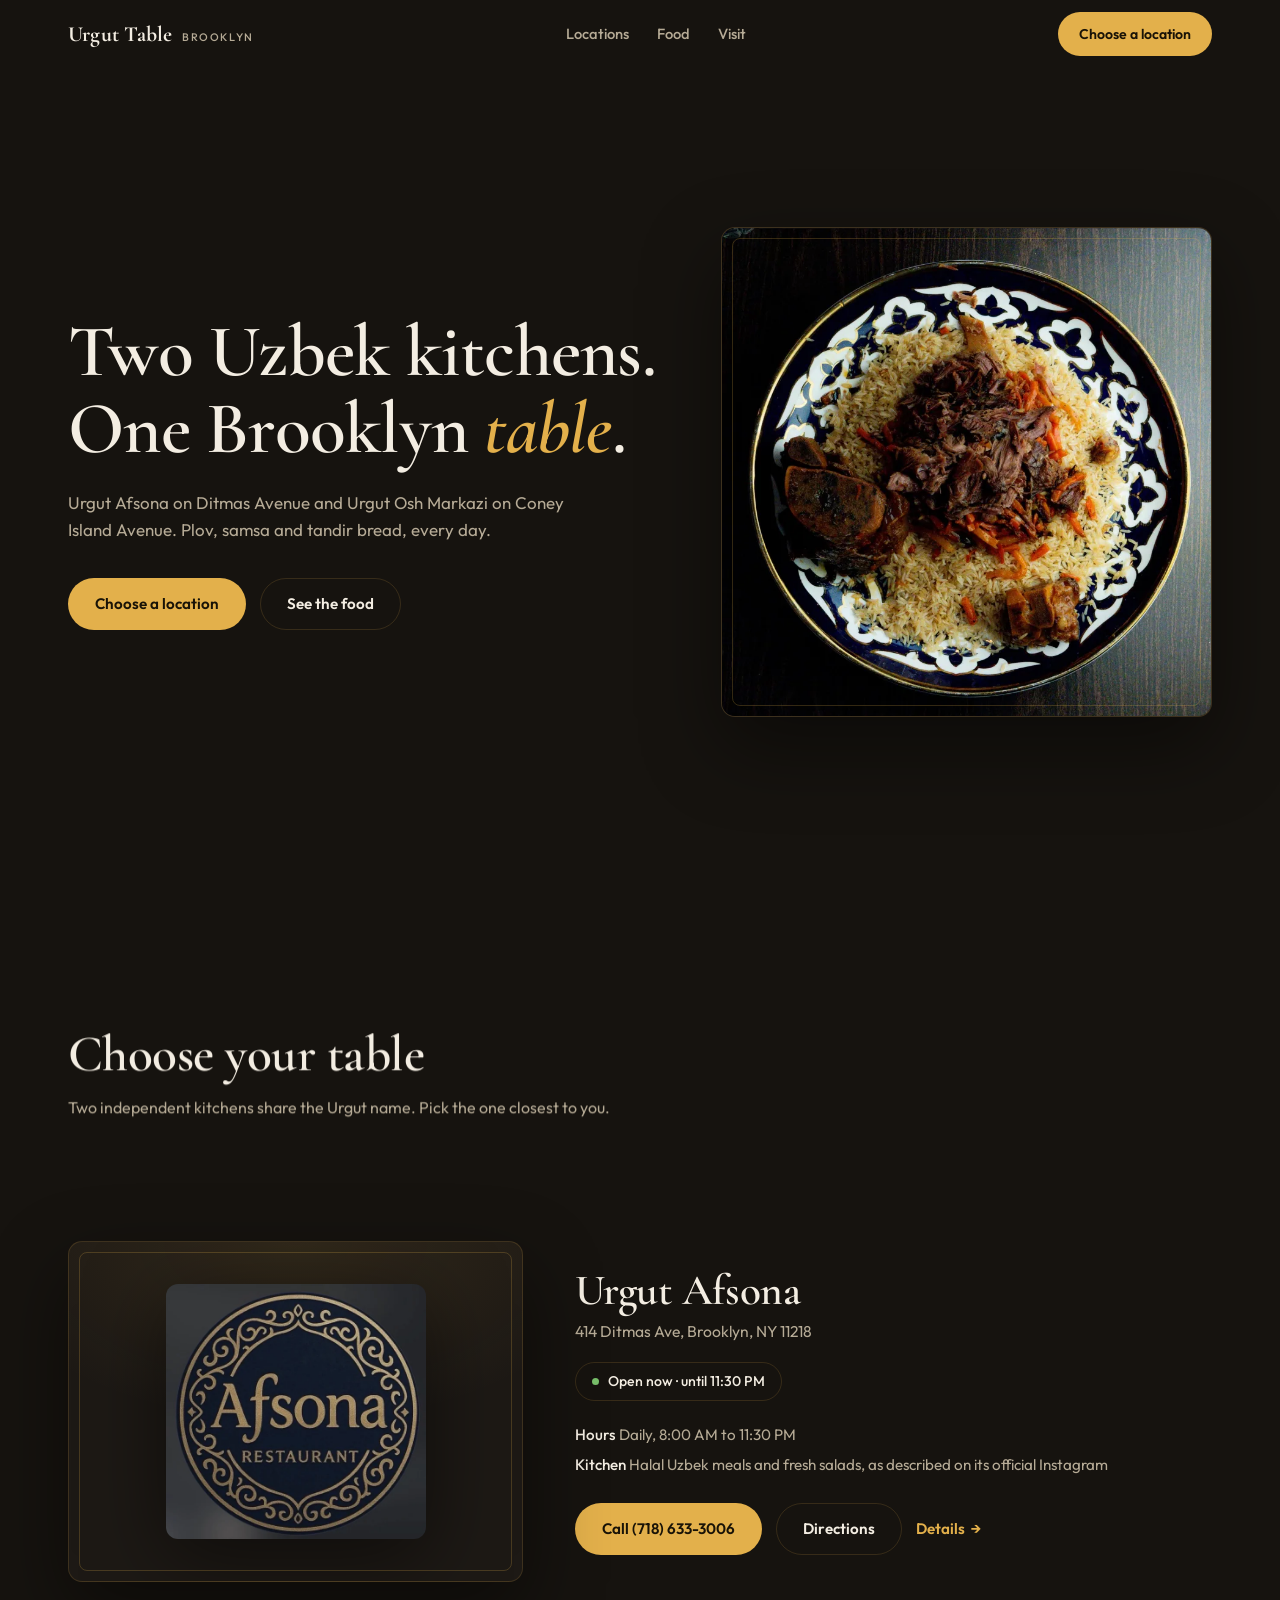
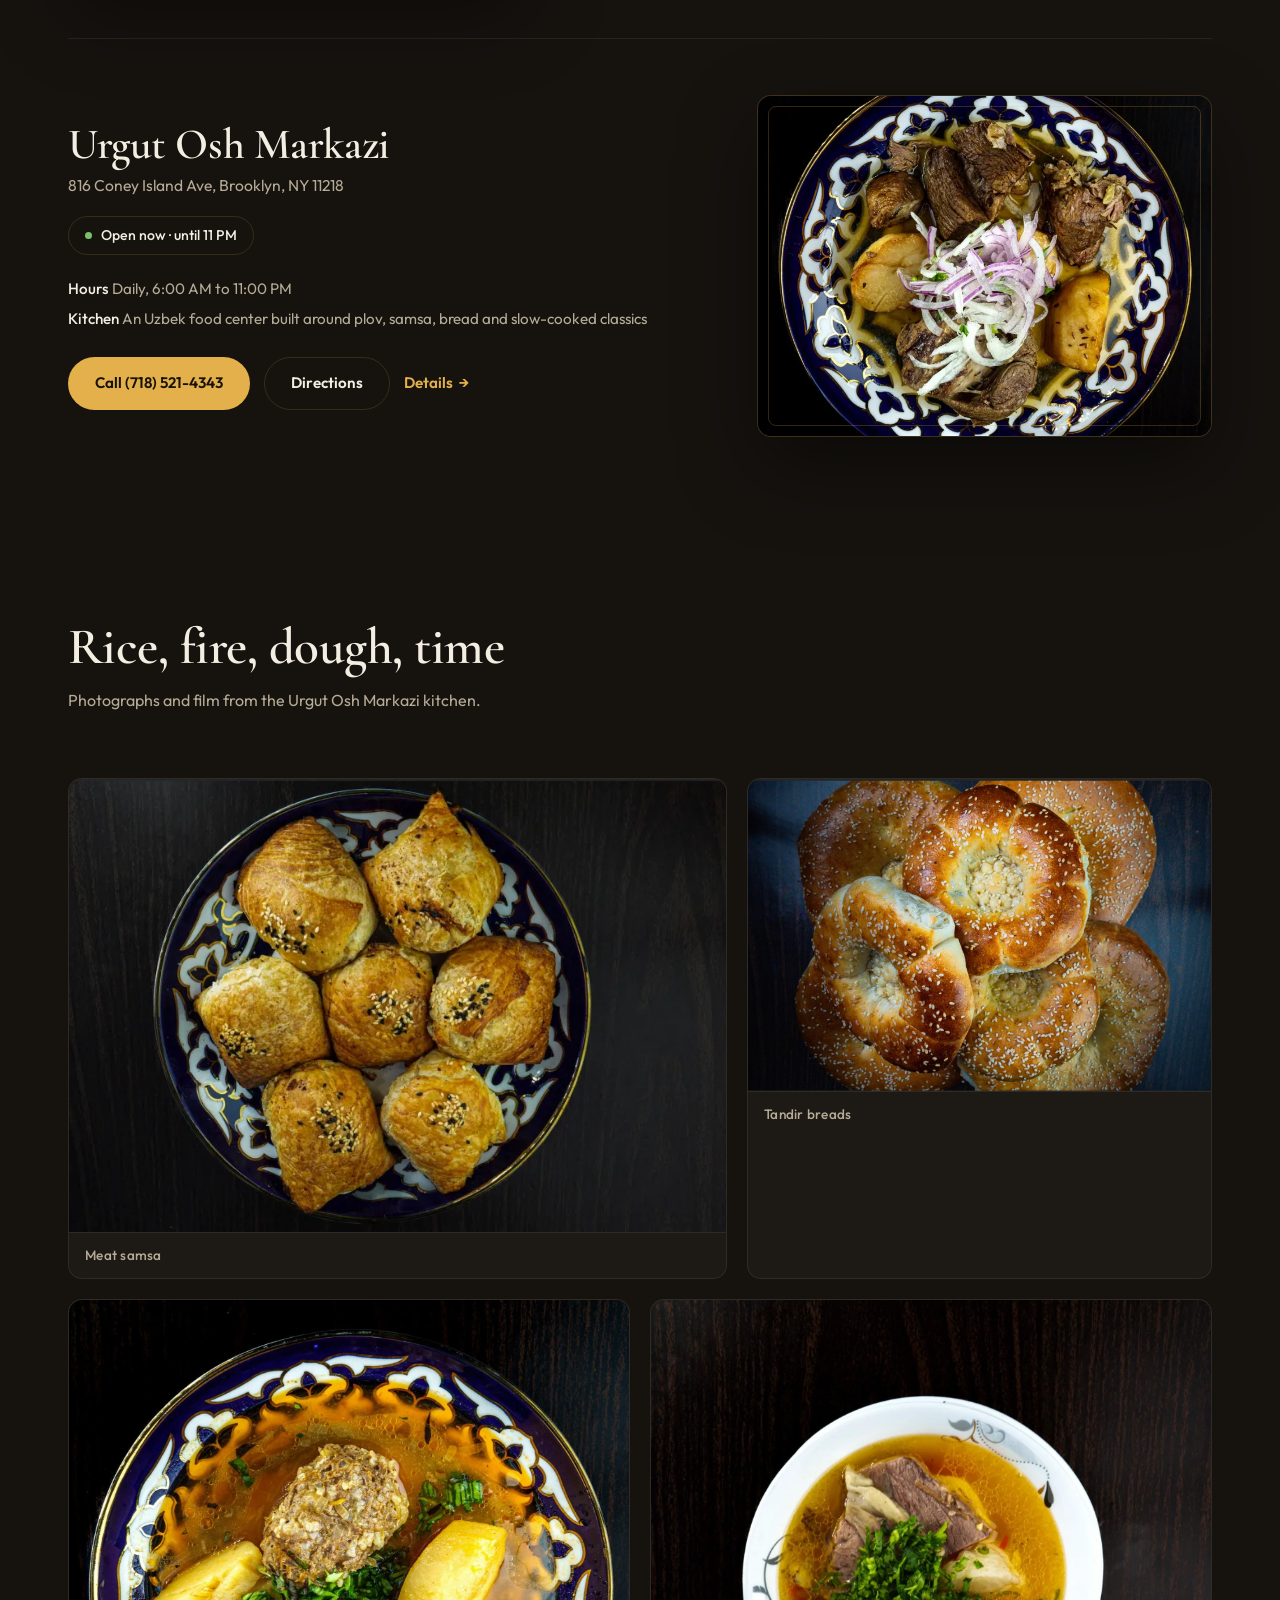
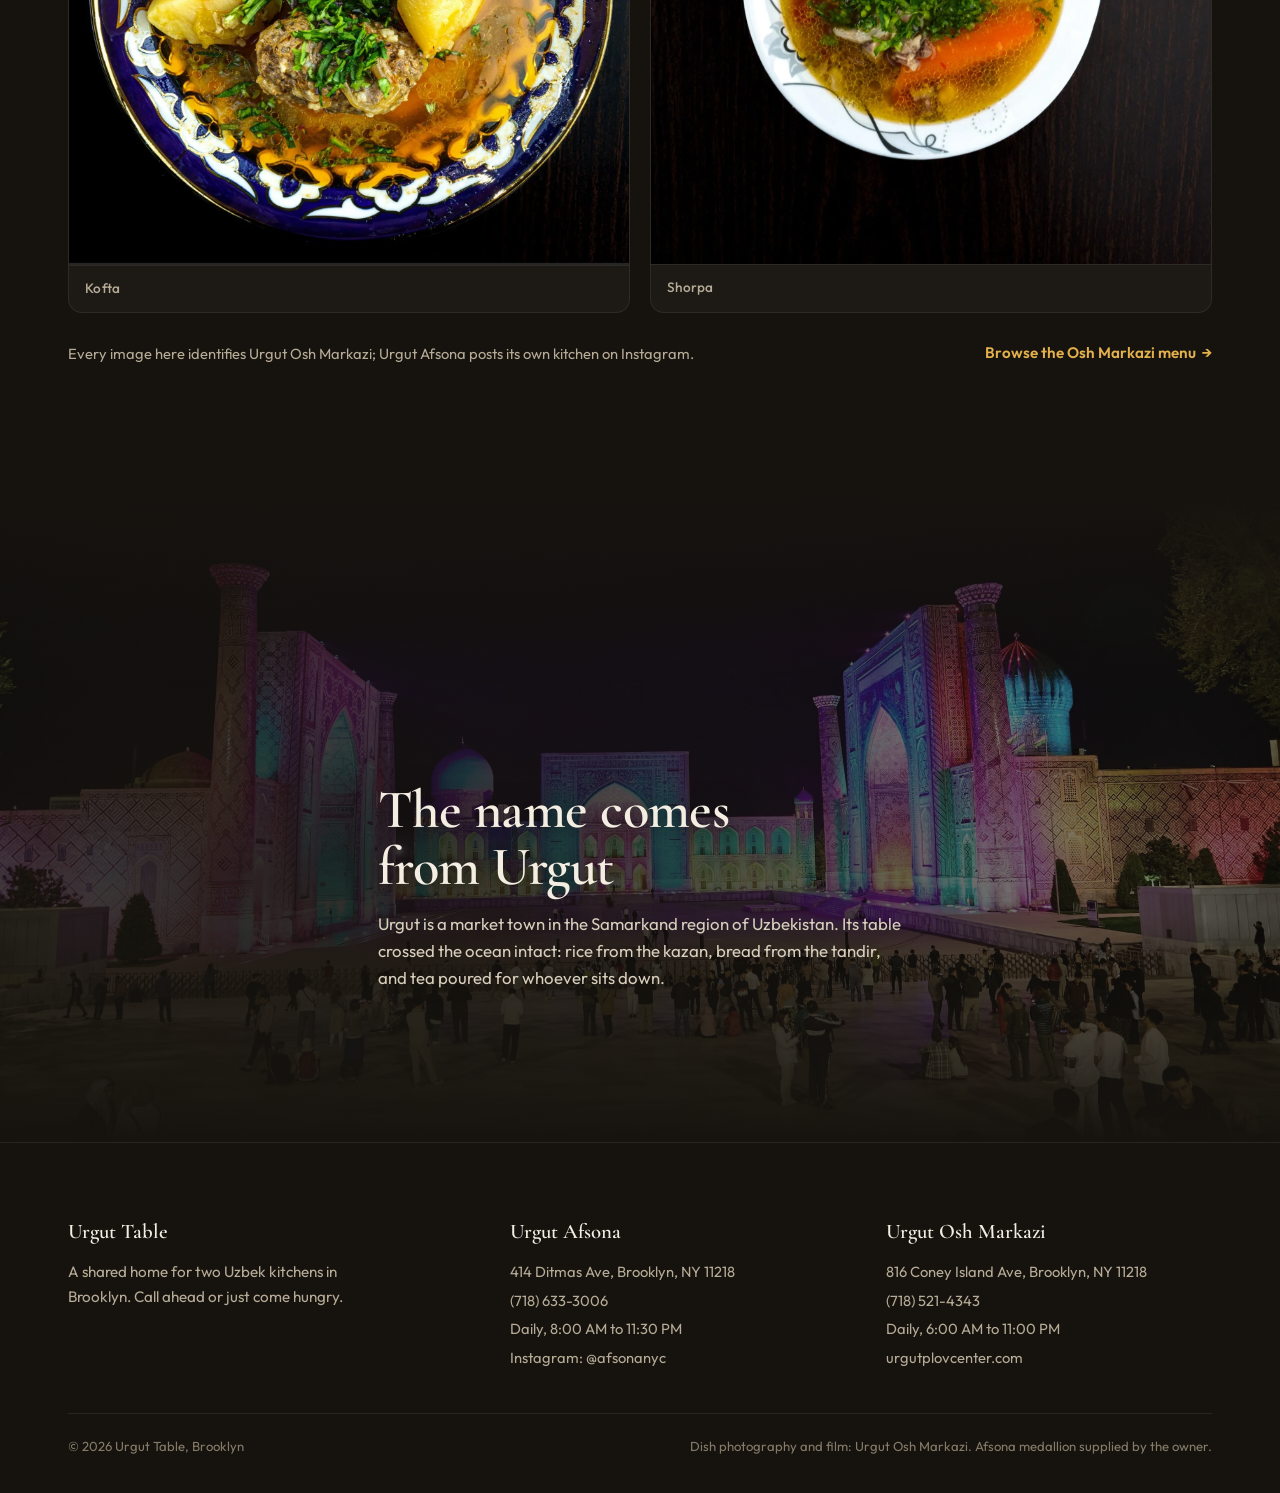
==== index.html @ 48da67c9 "Rebuild urguteats.com: photo-first redesign with live media Static rebuild (no framework): hub page " ====
<!doctype html>
<html lang="en">
  <head>
    <meta charset="UTF-8" />
    <meta name="viewport" content="width=device-width, initial-scale=1, viewport-fit=cover" />
    <meta name="theme-color" content="#16130f" />
    <title>URGUT TABLE | Urgut Afsona + Urgut Osh Markazi in Brooklyn</title>
    <meta name="description" content="A shared home for Urgut Afsona and Urgut Osh Markazi in Brooklyn. Real plov, samsa and tandir bread. Choose your location for calls, directions and menus." />
    <meta name="robots" content="index, follow" />
    <meta property="og:type" content="website" />
    <meta property="og:title" content="URGUT TABLE · Two Uzbek kitchens in Brooklyn" />
    <meta property="og:description" content="Urgut Afsona on Ditmas Avenue and Urgut Osh Markazi on Coney Island Avenue. Plov, samsa and tandir bread, every day." />
    <meta property="og:url" content="https://urguteats.com/" />
    <meta property="og:image" content="https://urguteats.com/media/plov-1600.webp" />
    <meta name="twitter:card" content="summary_large_image" />
    <link rel="canonical" href="https://urguteats.com/" />
    <link rel="icon" href="/favicon.svg" type="image/svg+xml" />
    <link rel="preconnect" href="https://fonts.googleapis.com" />
    <link rel="preconnect" href="https://fonts.gstatic.com" crossorigin />
    <link href="https://fonts.googleapis.com/css2?family=Cormorant+Garamond:ital,wght@0,600;0,700;1,600&family=Outfit:wght@400;500;600&display=swap" rel="stylesheet" />
    <link rel="preload" as="image" href="/media/plov-800.webp" />
    <link rel="stylesheet" href="/assets/site.css" />
    <script type="application/ld+json">
    [
      {
        "@context": "https://schema.org",
        "@type": "Restaurant",
        "name": "Urgut Afsona",
        "servesCuisine": "Uzbek",
        "telephone": "+1-718-633-3006",
        "url": "https://urguteats.com/locations/afsona/",
        "sameAs": ["https://www.instagram.com/afsonanyc/"],
        "address": {
          "@type": "PostalAddress",
          "streetAddress": "414 Ditmas Ave",
          "addressLocality": "Brooklyn",
          "addressRegion": "NY",
          "postalCode": "11218",
          "addressCountry": "US"
        },
        "openingHoursSpecification": [{
          "@type": "OpeningHoursSpecification",
          "dayOfWeek": ["Monday","Tuesday","Wednesday","Thursday","Friday","Saturday","Sunday"],
          "opens": "08:00",
          "closes": "23:30"
        }]
      },
      {
        "@context": "https://schema.org",
        "@type": "Restaurant",
        "name": "Urgut Osh Markazi",
        "servesCuisine": "Uzbek",
        "telephone": "+1-718-521-4343",
        "url": "https://urguteats.com/locations/osh-markazi/",
        "sameAs": ["https://urgutplovcenter.com/"],
        "address": {
          "@type": "PostalAddress",
          "streetAddress": "816 Coney Island Ave",
          "addressLocality": "Brooklyn",
          "addressRegion": "NY",
          "postalCode": "11218",
          "addressCountry": "US"
        },
        "openingHoursSpecification": [{
          "@type": "OpeningHoursSpecification",
          "dayOfWeek": ["Monday","Tuesday","Wednesday","Thursday","Friday","Saturday","Sunday"],
          "opens": "06:00",
          "closes": "23:00"
        }]
      }
    ]
    </script>
  </head>
  <body>
    <header class="site-head">
      <div class="shell site-head__row">
        <a class="brand" href="/">Urgut Table <small>Brooklyn</small></a>
        <nav aria-label="Site">
          <a href="#locations">Locations</a>
          <a href="#food">Food</a>
          <a href="#visit">Visit</a>
        </nav>
        <a class="btn btn--gold btn--small" href="#locations">Choose a location</a>
      </div>
    </header>

    <main>
      <section class="hero">
        <div class="shell hero__grid">
          <div data-hero-copy>
            <h1>Two Uzbek kitchens.<br />One Brooklyn <em>table</em>.</h1>
            <p class="hero__sub">
              Urgut Afsona on Ditmas Avenue and Urgut Osh Markazi on Coney Island
              Avenue. Plov, samsa and tandir bread, every day.
            </p>
            <div class="hero__cta">
              <a class="btn btn--gold" href="#locations">Choose a location</a>
              <a class="btn btn--line" href="#food">See the food</a>
            </div>
          </div>
          <div class="frame" data-hero-frame>
            <video
              data-ambient
              autoplay
              muted
              loop
              playsinline
              preload="metadata"
              poster="/media/plov-800.webp"
              width="768" height="768"
              aria-label="Plov with braised beef, steaming in its plate, filmed from a photograph by Urgut Osh Markazi">
              <source src="/media/loop-plov.mp4" type="video/mp4" />
            </video>
          </div>
        </div>
      </section>

      <section class="section" id="locations">
        <div class="shell">
          <div class="section__head" data-reveal>
            <h2>Choose your table</h2>
            <p>Two independent kitchens share the Urgut name. Pick the one closest to you.</p>
          </div>

          <article class="loc-row" data-reveal>
            <div class="loc-row__media">
              <div class="frame frame--mark">
                <img src="/media/afsona-mark.webp" alt="Urgut Afsona gold medallion mark, supplied by the owner" width="600" height="588" loading="lazy" />
              </div>
            </div>
            <div>
              <h3>Urgut Afsona</h3>
              <p class="loc-row__street">414 Ditmas Ave, Brooklyn, NY 11218</p>
              <p class="status" data-open="480" data-close="1410" data-until="11:30 PM" data-from="8 AM"><i aria-hidden="true"></i><span>Daily · 8 AM to 11:30 PM</span></p>
              <div class="loc-row__facts">
                <p><strong>Hours</strong> Daily, 8:00 AM to 11:30 PM</p>
                <p><strong>Kitchen</strong> Halal Uzbek meals and fresh salads, as described on its official Instagram</p>
              </div>
              <div class="loc-row__actions">
                <a class="btn btn--gold" href="tel:+17186333006">Call (718) 633-3006</a>
                <a class="btn btn--line" href="https://www.google.com/maps/search/?api=1&amp;query=Urgut%20Afsona%2C%20414%20Ditmas%20Ave%2C%20Brooklyn%2C%20NY%2011218" target="_blank" rel="noopener">Directions</a>
                <a class="text-link" href="/locations/afsona/">Details<span aria-hidden="true">&rarr;</span></a>
              </div>
            </div>
          </article>

          <article class="loc-row loc-row--flip" data-reveal>
            <div>
              <h3>Urgut Osh Markazi</h3>
              <p class="loc-row__street">816 Coney Island Ave, Brooklyn, NY 11218</p>
              <p class="status" data-open="360" data-close="1380" data-until="11 PM" data-from="6 AM"><i aria-hidden="true"></i><span>Daily · 6 AM to 11 PM</span></p>
              <div class="loc-row__facts">
                <p><strong>Hours</strong> Daily, 6:00 AM to 11:00 PM</p>
                <p><strong>Kitchen</strong> An Uzbek food center built around plov, samsa, bread and slow-cooked classics</p>
              </div>
              <div class="loc-row__actions">
                <a class="btn btn--gold" href="tel:+17185214343">Call (718) 521-4343</a>
                <a class="btn btn--line" href="https://www.google.com/maps/search/?api=1&amp;query=Urgut%20Osh%20Markazi%2C%20816%20Coney%20Island%20Ave%2C%20Brooklyn%2C%20NY%2011218" target="_blank" rel="noopener">Directions</a>
                <a class="text-link" href="/locations/osh-markazi/">Details<span aria-hidden="true">&rarr;</span></a>
              </div>
            </div>
            <div class="loc-row__media">
              <div class="frame">
                <video
                  data-ambient
                  autoplay
                  muted
                  loop
                  playsinline
                  preload="metadata"
                  poster="/media/kazan-800.webp"
                  width="768" height="768"
                  aria-label="Kazan kebab with golden potatoes and onions, steaming, filmed from a photograph by Urgut Osh Markazi">
                  <source src="/media/loop-kazan.mp4" type="video/mp4" />
                </video>
              </div>
            </div>
          </article>
        </div>
      </section>

      <section class="section" id="food" style="padding-top: 0;">
        <div class="shell">
          <div class="section__head" data-reveal>
            <h2>Rice, fire, dough, time</h2>
            <p>Photographs and film from the Urgut Osh Markazi kitchen.</p>
          </div>
          <div class="bento" data-reveal-group>
            <figure class="bento__cell bento__cell--w7">
              <div class="bento__media">
                <video
                  data-ambient
                  autoplay
                  muted
                  loop
                  playsinline
                  preload="metadata"
                  poster="/media/samsa-800.webp"
                  width="2242" height="1542"
                  aria-label="Golden meat samsa pastries, steaming, filmed from a photograph by Urgut Osh Markazi">
                  <source src="/media/loop-samsa.mp4" type="video/mp4" />
                </video>
              </div>
              <figcaption>Meat samsa</figcaption>
            </figure>
            <figure class="bento__cell bento__cell--w5">
              <div class="bento__media">
                <img src="/media/bread-1600.webp" alt="Freshly baked tandir breads from Urgut Osh Markazi" width="1600" height="1078" loading="lazy" />
              </div>
              <figcaption>Tandir breads</figcaption>
            </figure>
            <figure class="bento__cell bento__cell--w6">
              <div class="bento__media">
                <img src="/media/kofte-1600.webp" alt="Kofta with herbs from Urgut Osh Markazi" width="1600" height="1613" loading="lazy" />
              </div>
              <figcaption>Kofta</figcaption>
            </figure>
            <figure class="bento__cell bento__cell--w6">
              <div class="bento__media">
                <img src="/media/shorba-1600.webp" alt="Shorpa soup with lamb and vegetables from Urgut Osh Markazi" width="1600" height="1611" loading="lazy" />
              </div>
              <figcaption>Shorpa</figcaption>
            </figure>
          </div>
          <div class="food__note" data-reveal>
            <p>Every image here identifies Urgut Osh Markazi; Urgut Afsona posts its own kitchen on Instagram.</p>
            <a class="text-link" href="https://urgutplovcenter.com/menu" target="_blank" rel="noopener">Browse the Osh Markazi menu<span aria-hidden="true">&rarr;</span></a>
          </div>
        </div>
      </section>

      <section class="heritage" id="heritage">
        <div class="heritage__bg" aria-hidden="true">
          <img src="/media/registan-2400.webp" srcset="/media/registan-1200.webp 1200w, /media/registan-2400.webp 2400w" sizes="100vw" alt="" width="2400" height="1600" loading="lazy" />
        </div>
        <div class="shell heritage__copy" data-reveal>
          <h2>The name comes from Urgut</h2>
          <p>
            Urgut is a market town in the Samarkand region of Uzbekistan. Its table
            crossed the ocean intact: rice from the kazan, bread from the tandir,
            and tea poured for whoever sits down.
          </p>
        </div>
      </section>
    </main>

    <footer class="site-foot" id="visit">
      <div class="shell">
        <div class="site-foot__grid">
          <div>
            <h4>Urgut Table</h4>
            <p class="site-foot__brandline">A shared home for two Uzbek kitchens in Brooklyn. Call ahead or just come hungry.</p>
          </div>
          <div>
            <h4>Urgut Afsona</h4>
            <address>
              <a href="https://www.google.com/maps/search/?api=1&amp;query=Urgut%20Afsona%2C%20414%20Ditmas%20Ave%2C%20Brooklyn%2C%20NY%2011218" target="_blank" rel="noopener">414 Ditmas Ave, Brooklyn, NY 11218</a>
              <a href="tel:+17186333006">(718) 633-3006</a>
              <span>Daily, 8:00 AM to 11:30 PM</span>
              <a href="https://www.instagram.com/afsonanyc/" target="_blank" rel="noopener">Instagram: @afsonanyc</a>
            </address>
          </div>
          <div>
            <h4>Urgut Osh Markazi</h4>
            <address>
              <a href="https://www.google.com/maps/search/?api=1&amp;query=Urgut%20Osh%20Markazi%2C%20816%20Coney%20Island%20Ave%2C%20Brooklyn%2C%20NY%2011218" target="_blank" rel="noopener">816 Coney Island Ave, Brooklyn, NY 11218</a>
              <a href="tel:+17185214343">(718) 521-4343</a>
              <span>Daily, 6:00 AM to 11:00 PM</span>
              <a href="https://urgutplovcenter.com/menu" target="_blank" rel="noopener">urgutplovcenter.com</a>
            </address>
          </div>
        </div>
        <div class="site-foot__meta">
          <p>&copy; 2026 Urgut Table, Brooklyn</p>
          <p>Dish photography and film: Urgut Osh Markazi. Afsona medallion supplied by the owner.</p>
        </div>
      </div>
    </footer>

    <script src="/assets/vendor/gsap.min.js" defer></script>
    <script src="/assets/vendor/ScrollTrigger.min.js" defer></script>
    <script src="/assets/site.js" defer></script>
  </body>
</html>
---- assets/site.css ----
/* URGUT TABLE · urguteats.com
   Dark heritage-photographic language. One accent: saffron gold (both restaurant
   marks are gold). Shape rule: surfaces and images 14px, interactive pills. */

:root {
  --ink: #16130f;
  --ink-2: #1d1915;
  --ink-3: #241f18;
  --line: rgba(227, 176, 75, 0.16);
  --line-soft: rgba(243, 237, 226, 0.08);
  --text: #f3ede2;
  --text-dim: #b6ab96;
  --gold: #e3b04b;
  --gold-deep: #8a6a2d;
  --radius: 14px;
  --shell: 1240px;
  --font-display: "Cormorant Garamond", "Times New Roman", serif;
  --font-body: "Outfit", "Avenir Next", "Helvetica Neue", sans-serif;
  --ease-out: cubic-bezier(0.16, 1, 0.3, 1);
}

* { margin: 0; padding: 0; box-sizing: border-box; }

html { scroll-behavior: smooth; }
@media (prefers-reduced-motion: reduce) { html { scroll-behavior: auto; } }

body {
  background: var(--ink);
  color: var(--text);
  font-family: var(--font-body);
  font-size: 1rem;
  line-height: 1.6;
  -webkit-font-smoothing: antialiased;
  overflow-x: clip;
}

img, video { display: block; max-width: 100%; }

a { color: inherit; }

.shell { max-width: var(--shell); margin-inline: auto; padding-inline: clamp(20px, 4vw, 48px); }

h1, h2, h3 {
  font-family: var(--font-display);
  font-weight: 600;
  line-height: 1.04;
  letter-spacing: -0.01em;
  text-wrap: balance;
}

::selection { background: rgba(227, 176, 75, 0.28); }

:focus-visible {
  outline: 2px solid var(--gold);
  outline-offset: 3px;
  border-radius: 4px;
}

/* ---------- header ---------- */

.site-head {
  position: fixed;
  inset: 0 0 auto 0;
  z-index: 40;
  transition: background 0.35s var(--ease-out), border-color 0.35s var(--ease-out);
  border-bottom: 1px solid transparent;
}
.site-head.scrolled {
  background: rgba(22, 19, 15, 0.82);
  -webkit-backdrop-filter: blur(14px);
  backdrop-filter: blur(14px);
  border-bottom-color: var(--line-soft);
}
.site-head__row {
  display: flex;
  align-items: center;
  justify-content: space-between;
  gap: 24px;
  height: 68px;
}
.brand {
  font-family: var(--font-display);
  font-size: 1.35rem;
  font-weight: 700;
  text-decoration: none;
  letter-spacing: 0.01em;
  display: flex;
  align-items: baseline;
  gap: 10px;
  white-space: nowrap;
}
.brand small {
  font-family: var(--font-body);
  font-size: 0.68rem;
  font-weight: 500;
  letter-spacing: 0.14em;
  text-transform: uppercase;
  color: var(--text-dim);
}
.site-head nav {
  display: flex;
  gap: 28px;
  font-size: 0.92rem;
  font-weight: 500;
}
.site-head nav a {
  text-decoration: none;
  color: var(--text-dim);
  transition: color 0.2s;
}
.site-head nav a:hover { color: var(--text); }

/* ---------- buttons ---------- */

.btn {
  display: inline-flex;
  align-items: center;
  justify-content: center;
  gap: 8px;
  white-space: nowrap;
  border-radius: 999px;
  padding: 13px 26px;
  font-family: var(--font-body);
  font-size: 0.95rem;
  font-weight: 600;
  text-decoration: none;
  cursor: pointer;
  border: 1px solid transparent;
  transition: transform 0.18s var(--ease-out), background 0.2s, border-color 0.2s, color 0.2s;
}
.btn:active { transform: scale(0.97); }
.btn--gold { background: var(--gold); color: #191307; }
.btn--gold:hover { background: #edc06a; }
.btn--line { border-color: var(--line); color: var(--text); background: transparent; }
.btn--line:hover { border-color: var(--gold); color: var(--gold); }
.btn--small { padding: 10px 20px; font-size: 0.88rem; }
.btn svg { flex: none; }

.text-link {
  display: inline-flex;
  align-items: center;
  gap: 6px;
  color: var(--gold);
  font-weight: 600;
  font-size: 0.95rem;
  text-decoration: none;
  border-bottom: 1px solid transparent;
  transition: border-color 0.2s;
}
.text-link:hover { border-bottom-color: var(--gold); }

/* ---------- hero ---------- */

.hero {
  min-height: 100dvh;
  display: grid;
  align-items: center;
  padding-top: 92px;
  padding-bottom: 48px;
}
.hero__grid {
  display: grid;
  grid-template-columns: minmax(0, 6fr) minmax(0, 5fr);
  gap: clamp(32px, 5vw, 72px);
  align-items: center;
}
.hero h1 {
  font-size: clamp(2.6rem, 6vw, 4.6rem);
  margin-bottom: 22px;
}
.hero h1 em { font-style: italic; color: var(--gold); }
.hero__sub {
  color: var(--text-dim);
  max-width: 46ch;
  margin-bottom: 34px;
  font-size: 1.06rem;
}
.hero__cta { display: flex; flex-wrap: wrap; gap: 14px; }

.frame {
  position: relative;
  border-radius: var(--radius);
  overflow: hidden;
  border: 1px solid var(--line);
  background: var(--ink-2);
  box-shadow: 0 30px 80px rgba(0, 0, 0, 0.45);
}
.frame::after {
  content: "";
  position: absolute;
  inset: 10px;
  border: 1px solid rgba(227, 176, 75, 0.22);
  border-radius: calc(var(--radius) - 6px);
  pointer-events: none;
}
.frame img, .frame video {
  width: 100%;
  height: 100%;
  object-fit: cover;
  aspect-ratio: 1 / 1;
}
.hero .frame { max-width: 560px; justify-self: end; width: 100%; }

/* ---------- section scaffolding ---------- */

.section { padding-block: clamp(72px, 10vw, 128px); }
.section__head { max-width: 640px; margin-bottom: clamp(36px, 5vw, 64px); }
.section__head h2 { font-size: clamp(2rem, 4.4vw, 3.2rem); margin-bottom: 14px; }
.section__head p { color: var(--text-dim); }

/* ---------- locations ---------- */

.loc-row {
  display: grid;
  grid-template-columns: minmax(0, 5fr) minmax(0, 7fr);
  gap: clamp(24px, 4vw, 56px);
  align-items: center;
  padding-block: clamp(36px, 5vw, 56px);
}
.loc-row + .loc-row { border-top: 1px solid var(--line-soft); }
.loc-row--flip { grid-template-columns: minmax(0, 7fr) minmax(0, 5fr); }
.loc-row--flip .loc-row__media { order: 2; }
.loc-row__media .frame img, .loc-row__media .frame video { aspect-ratio: 4 / 3; }
.loc-row__media .frame--mark {
  display: grid;
  place-items: center;
  aspect-ratio: 4 / 3;
  background:
    radial-gradient(120% 90% at 50% 0%, rgba(227, 176, 75, 0.1), transparent 60%),
    var(--ink-2);
}
.loc-row__media .frame--mark img {
  width: min(58%, 260px);
  height: auto;
  aspect-ratio: auto;
  object-fit: contain;
  border-radius: 12px;
  filter: drop-shadow(0 18px 40px rgba(0, 0, 0, 0.5));
}
.loc-row h3 {
  font-size: clamp(1.9rem, 3.4vw, 2.7rem);
  margin-bottom: 6px;
}
.loc-row__street {
  color: var(--text-dim);
  font-size: 0.98rem;
  margin-bottom: 18px;
}
.status {
  display: inline-flex;
  align-items: center;
  gap: 9px;
  font-size: 0.88rem;
  font-weight: 500;
  border: 1px solid var(--line-soft);
  border-radius: 999px;
  padding: 7px 16px;
  margin-bottom: 22px;
  color: var(--text-dim);
}
.status i {
  width: 7px;
  height: 7px;
  border-radius: 50%;
  background: #7f7668;
}
.status.open { color: var(--text); border-color: var(--line); }
.status.open i { background: #79c06b; }
.loc-row__facts {
  display: grid;
  gap: 6px;
  margin-bottom: 26px;
  color: var(--text-dim);
  font-size: 0.95rem;
}
.loc-row__facts strong { color: var(--text); font-weight: 500; }
.loc-row__actions { display: flex; flex-wrap: wrap; align-items: center; gap: 14px; }

/* ---------- food bento ---------- */

.bento {
  display: grid;
  grid-template-columns: repeat(12, 1fr);
  gap: clamp(12px, 1.6vw, 20px);
}
.bento__cell {
  border-radius: var(--radius);
  overflow: hidden;
  border: 1px solid var(--line-soft);
  background: var(--ink-2);
  display: flex;
  flex-direction: column;
}
.bento__cell figure { flex: 1; overflow: hidden; margin: 0; }
.bento__cell img, .bento__cell video {
  width: 100%;
  height: 100%;
  object-fit: cover;
  transition: transform 0.8s var(--ease-out);
}
.bento__cell:hover img, .bento__cell:hover video { transform: scale(1.035); }
.bento__cell figcaption {
  padding: 12px 16px;
  font-size: 0.85rem;
  font-weight: 500;
  letter-spacing: 0.02em;
  color: var(--text-dim);
  border-top: 1px solid var(--line-soft);
}
.bento__cell--w7 { grid-column: span 7; }
.bento__cell--w5 { grid-column: span 5; }
.bento__cell--w6 { grid-column: span 6; }
.bento__cell--w7 figure, .bento__cell--w6 figure { aspect-ratio: 3 / 2; }
.bento__cell--w5 figure { aspect-ratio: 1 / 1.04; }
.food__note {
  margin-top: 28px;
  display: flex;
  flex-wrap: wrap;
  align-items: center;
  justify-content: space-between;
  gap: 16px;
  color: var(--text-dim);
  font-size: 0.92rem;
}

/* ---------- heritage ---------- */

.heritage {
  position: relative;
  overflow: hidden;
  min-height: 72vh;
  display: grid;
  align-items: end;
}
.heritage__bg {
  position: absolute;
  inset: -18% 0;
  z-index: 0;
}
.heritage__bg img {
  width: 100%;
  height: 100%;
  object-fit: cover;
  filter: saturate(0.68) brightness(0.82);
}
.heritage::before {
  content: "";
  position: absolute;
  inset: 0;
  z-index: 1;
  background:
    radial-gradient(90% 120% at 22% 60%, rgba(22, 19, 15, 0.82) 0%, rgba(22, 19, 15, 0.45) 45%, rgba(22, 19, 15, 0.12) 75%),
    linear-gradient(180deg, var(--ink) 0%, rgba(22, 19, 15, 0.25) 30%, rgba(22, 19, 15, 0.35) 65%, var(--ink) 100%);
}
.heritage__copy {
  position: relative;
  z-index: 2;
  padding-block: clamp(80px, 12vw, 150px);
  max-width: 620px;
}
.heritage__copy p { text-shadow: 0 1px 18px rgba(0, 0, 0, 0.65); }
.heritage__copy h2 { text-shadow: 0 2px 24px rgba(0, 0, 0, 0.6); }
.heritage__copy h2 { font-size: clamp(2.1rem, 4.6vw, 3.4rem); margin-bottom: 16px; }
.heritage__copy p { color: #d8cfbd; font-size: 1.05rem; text-wrap: pretty; }

/* ---------- location page ---------- */

.loc-hero { padding-top: clamp(120px, 16vh, 170px); padding-bottom: clamp(48px, 7vw, 88px); }
.loc-hero__grid {
  display: grid;
  grid-template-columns: minmax(0, 6fr) minmax(0, 5fr);
  gap: clamp(32px, 5vw, 72px);
  align-items: center;
}
.loc-hero h1 { font-size: clamp(2.5rem, 5.6vw, 4.2rem); margin-bottom: 10px; }
.loc-hero__street { color: var(--text-dim); font-size: 1.02rem; margin-bottom: 20px; }
.loc-hero__facts {
  display: grid;
  gap: 8px;
  margin-bottom: 30px;
  color: var(--text-dim);
  font-size: 0.98rem;
}
.loc-hero__facts strong { color: var(--text); font-weight: 500; }
.loc-hero__facts a { color: var(--text); }
.crossband {
  border-top: 1px solid var(--line-soft);
  padding-block: clamp(48px, 7vw, 80px);
}
.crossband__row {
  display: flex;
  flex-wrap: wrap;
  align-items: center;
  justify-content: space-between;
  gap: 18px;
}
.crossband h2 { font-size: clamp(1.6rem, 3vw, 2.2rem); }
.crossband p { color: var(--text-dim); margin-top: 4px; }

/* ---------- footer ---------- */

.site-foot { border-top: 1px solid var(--line-soft); padding-block: clamp(48px, 7vw, 72px) 36px; }
.site-foot__grid {
  display: grid;
  grid-template-columns: 1.2fr 1fr 1fr;
  gap: clamp(28px, 4vw, 56px);
  margin-bottom: 44px;
}
.site-foot h4 {
  font-family: var(--font-display);
  font-size: 1.3rem;
  font-weight: 600;
  margin-bottom: 12px;
}
.site-foot__brandline { color: var(--text-dim); font-size: 0.95rem; max-width: 30ch; }
.site-foot address {
  font-style: normal;
  color: var(--text-dim);
  font-size: 0.92rem;
  display: grid;
  gap: 5px;
}
.site-foot address a { color: var(--text-dim); text-decoration: none; transition: color 0.2s; }
.site-foot address a:hover { color: var(--gold); }
.site-foot__meta {
  border-top: 1px solid var(--line-soft);
  padding-top: 22px;
  display: flex;
  flex-wrap: wrap;
  justify-content: space-between;
  gap: 10px;
  color: #857b68;
  font-size: 0.82rem;
}

/* ---------- reveal defaults (JS enhances) ---------- */

[data-reveal] { will-change: transform, opacity; }

/* ---------- responsive ---------- */

@media (max-width: 960px) {
  .site-head nav { display: none; }
  .hero__grid, .loc-hero__grid { grid-template-columns: 1fr; }
  .hero .frame { justify-self: stretch; max-width: none; }
  .hero { padding-top: 108px; }
  .loc-row, .loc-row--flip { grid-template-columns: 1fr; }
  .loc-row--flip .loc-row__media { order: 0; }
  .site-foot__grid { grid-template-columns: 1fr; }
}

@media (max-width: 720px) {
  .bento { grid-template-columns: 1fr 1fr; }
  .bento__cell--w7, .bento__cell--w5 { grid-column: span 2; }
  .bento__cell--w5 figure { aspect-ratio: 4 / 3; }
  .bento__cell--w6 { grid-column: span 1; }
  .bento__cell--w6 figure { aspect-ratio: 1 / 1.1; }
  .hero__cta .btn { flex: 1 1 auto; }
}

@media (prefers-reduced-motion: reduce) {
  .bento__cell img, .bento__cell video { transition: none; }
  .btn { transition: none; }
}
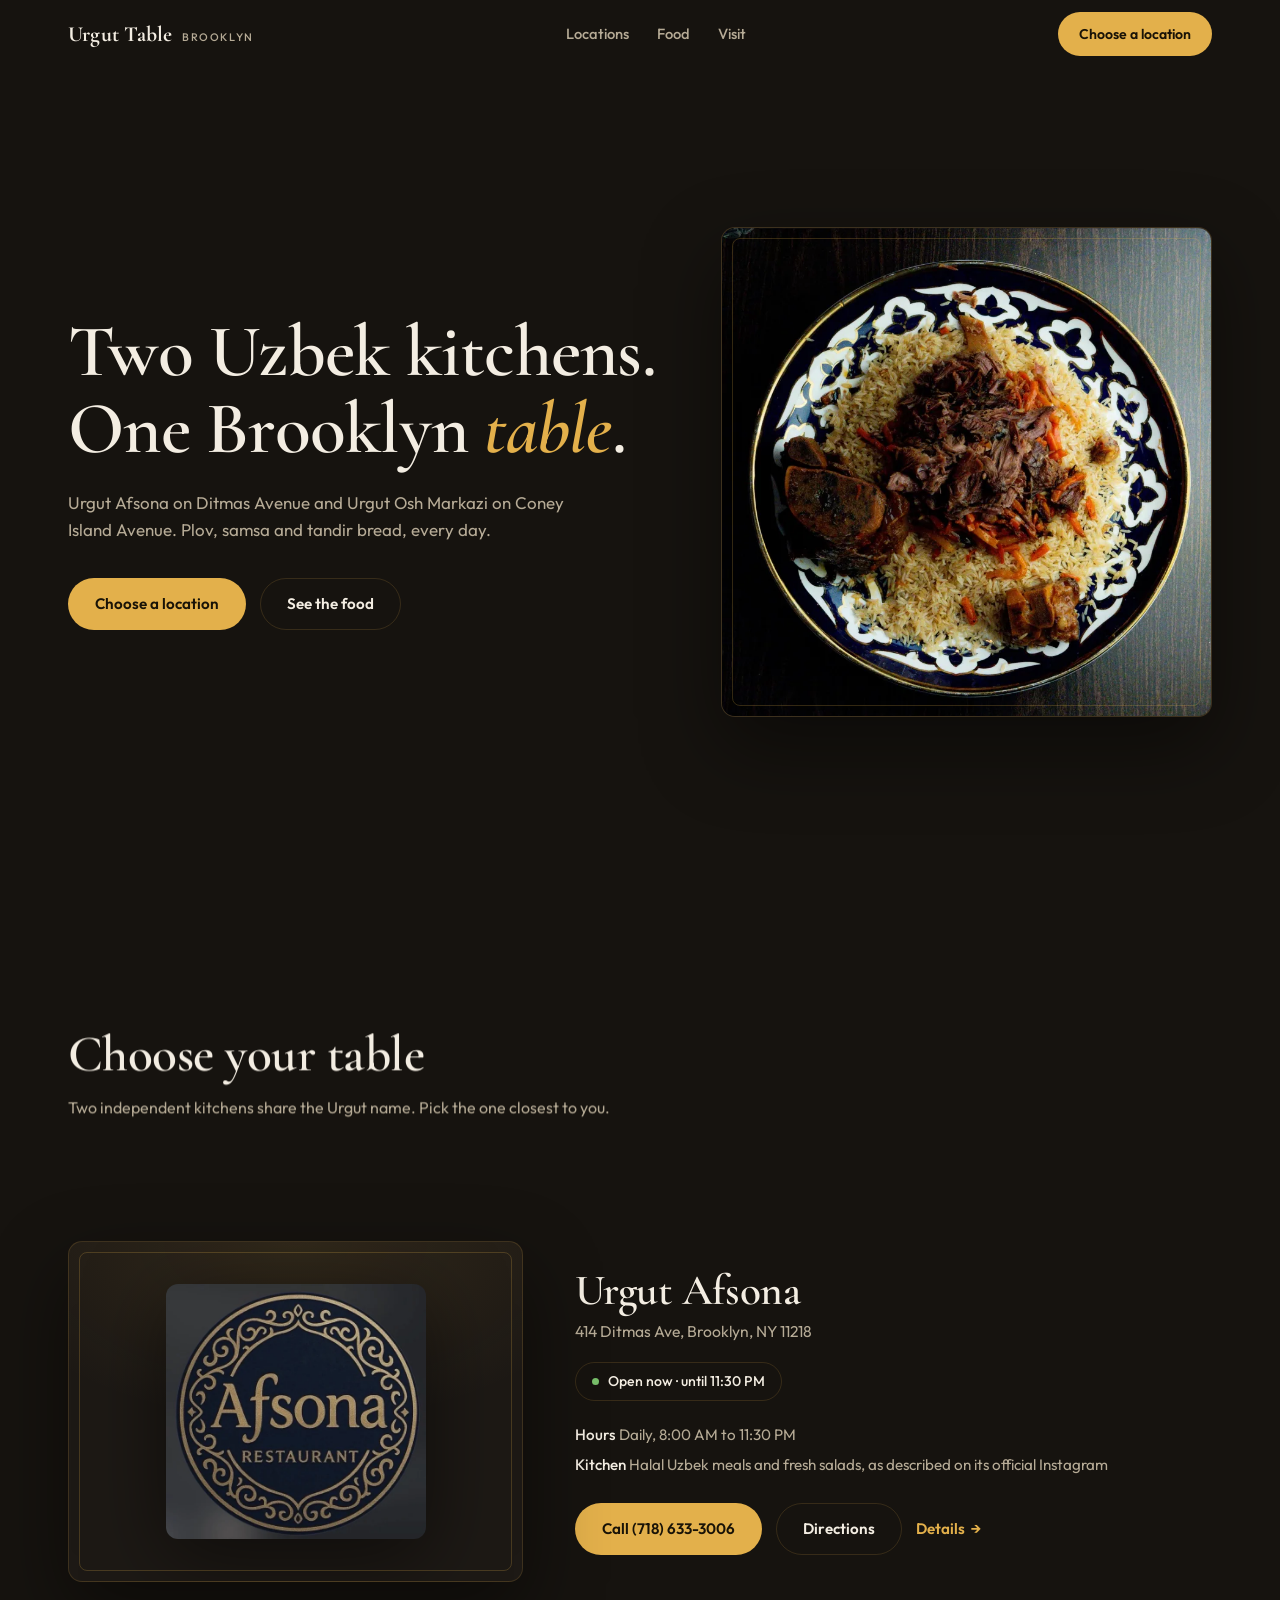
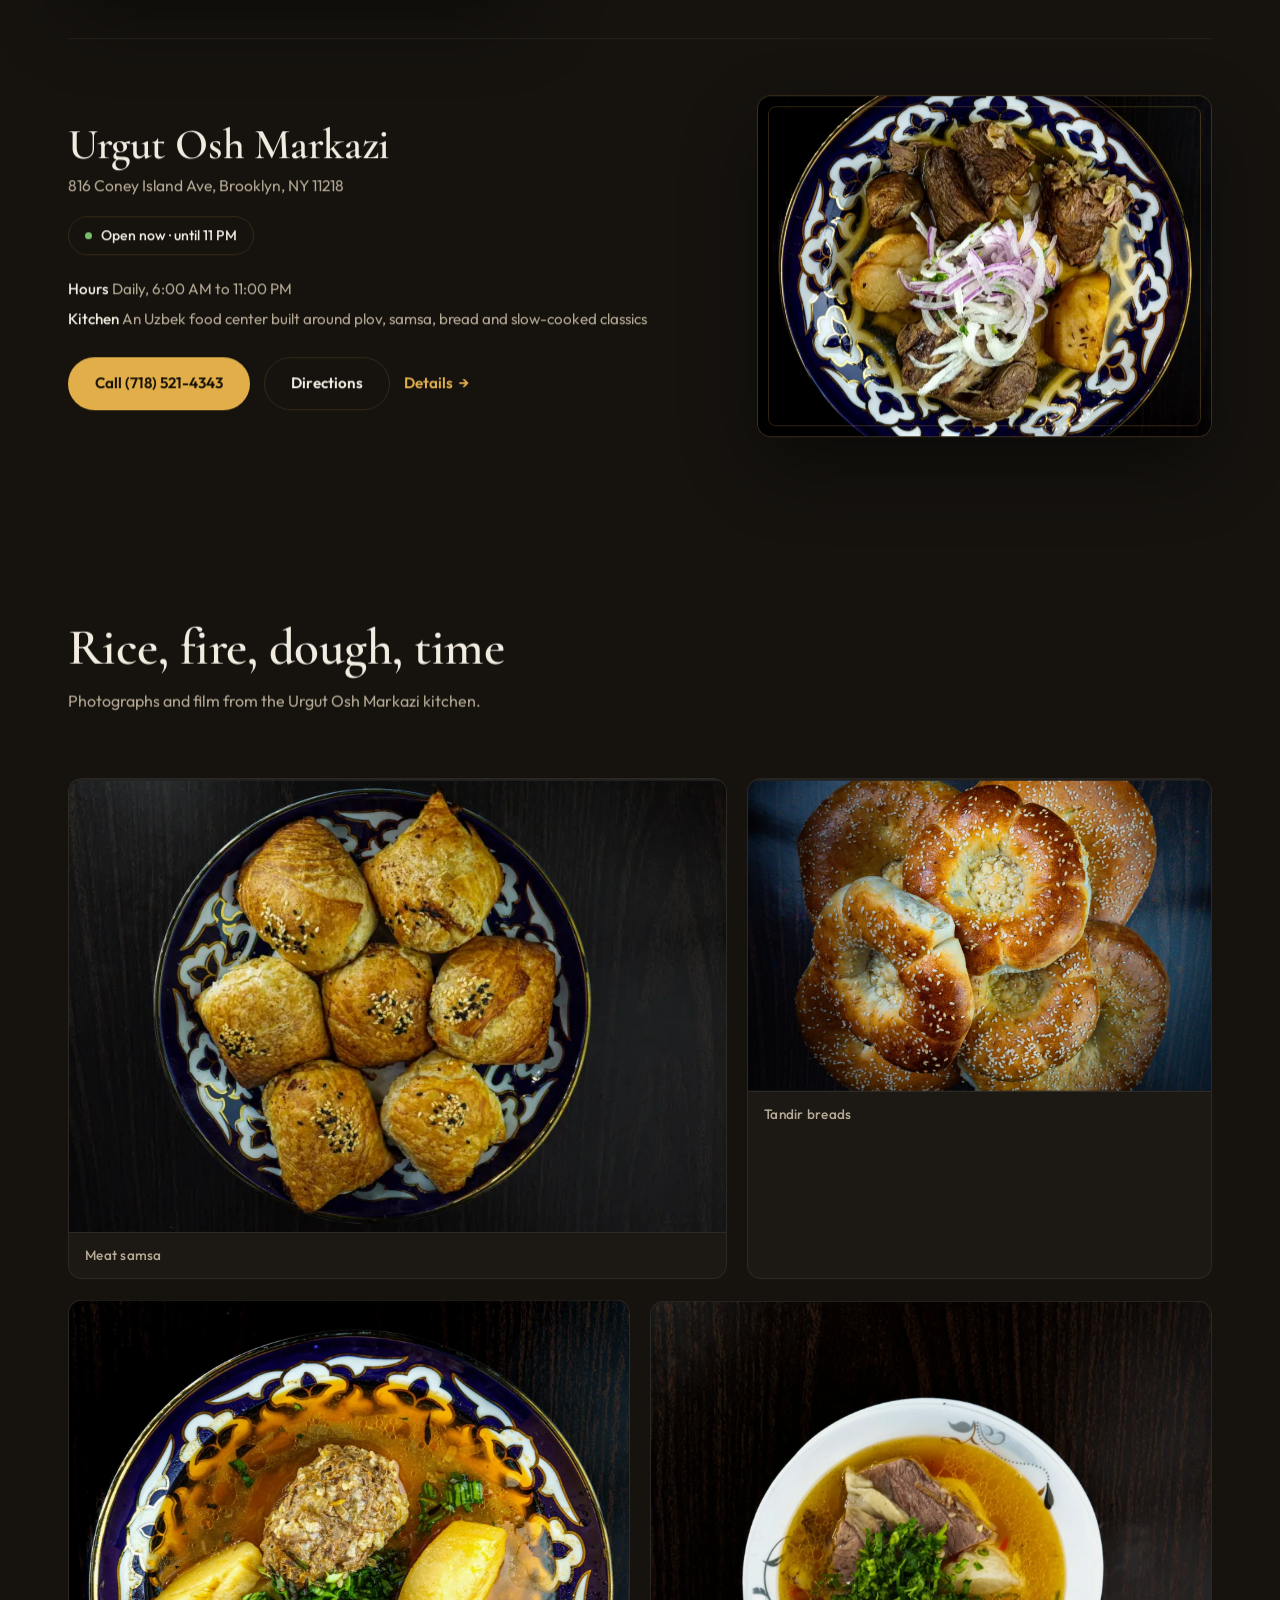
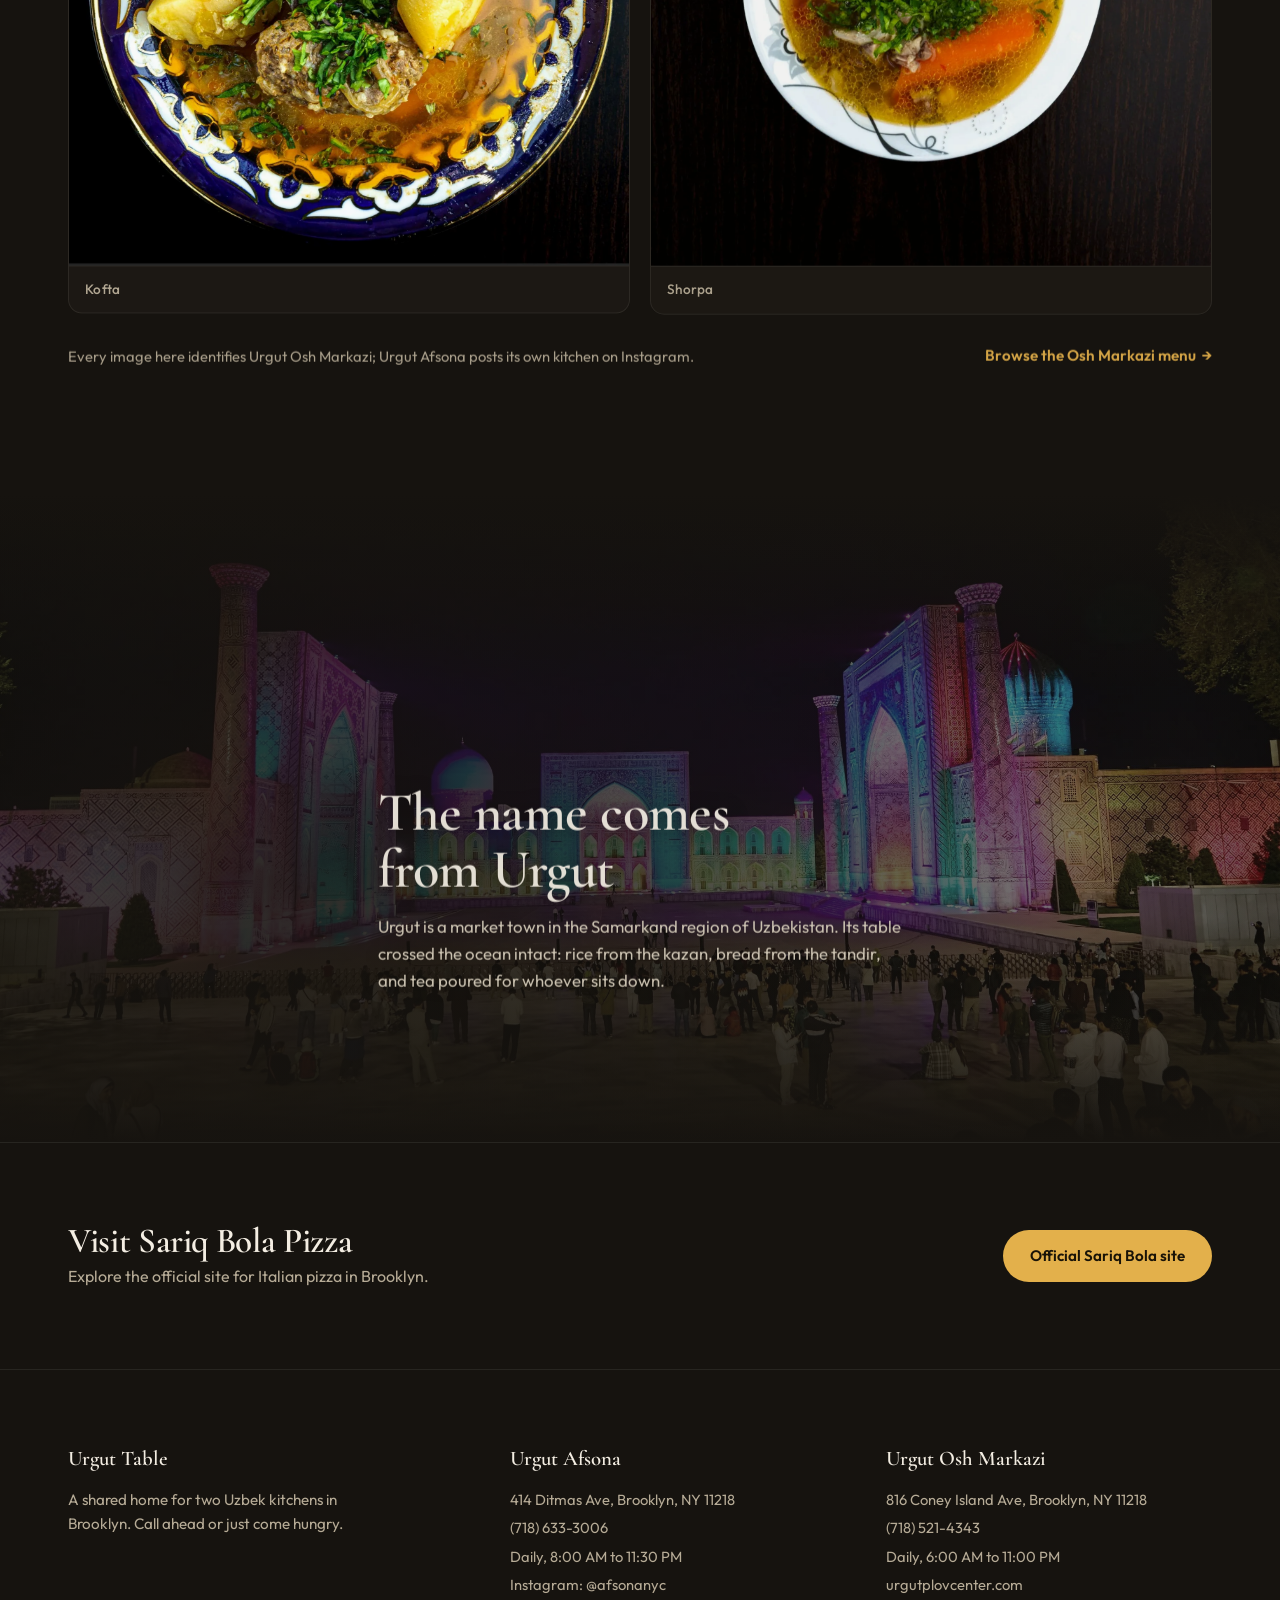
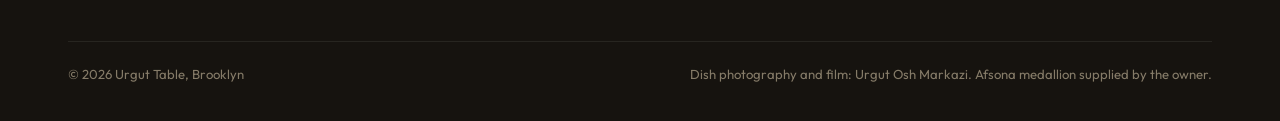
==== commit 3af8df4f: "feat: add official Sariq Bola link Add a visible mobile-safe link to the official Sariq Bola Pizza s" ====
--- a/index.html
+++ b/index.html
@@ -20,6 +20,7 @@
     <link href="https://fonts.googleapis.com/css2?family=Cormorant+Garamond:ital,wght@0,600;0,700;1,600&family=Outfit:wght@400;500;600&display=swap" rel="stylesheet" />
     <link rel="preload" as="image" href="/media/plov-800.webp" />
     <link rel="stylesheet" href="/assets/site.css" />
+    <script src="https://inkindscript.com/inkind.js" async></script>
     <script type="application/ld+json">
     [
       {
@@ -244,6 +245,16 @@
       </section>
     </main>
 
+    <section class="crossband" aria-labelledby="sariq-bola-title">
+      <div class="shell crossband__row">
+        <div>
+          <h2 id="sariq-bola-title">Visit Sariq Bola Pizza</h2>
+          <p>Explore the official site for Italian pizza in Brooklyn.</p>
+        </div>
+        <a class="btn btn--gold" href="https://sariqbolapizza.com/en-US/" target="_blank" rel="noopener noreferrer">Official Sariq Bola site</a>
+      </div>
+    </section>
+
     <footer class="site-foot" id="visit">
       <div class="shell">
         <div class="site-foot__grid">
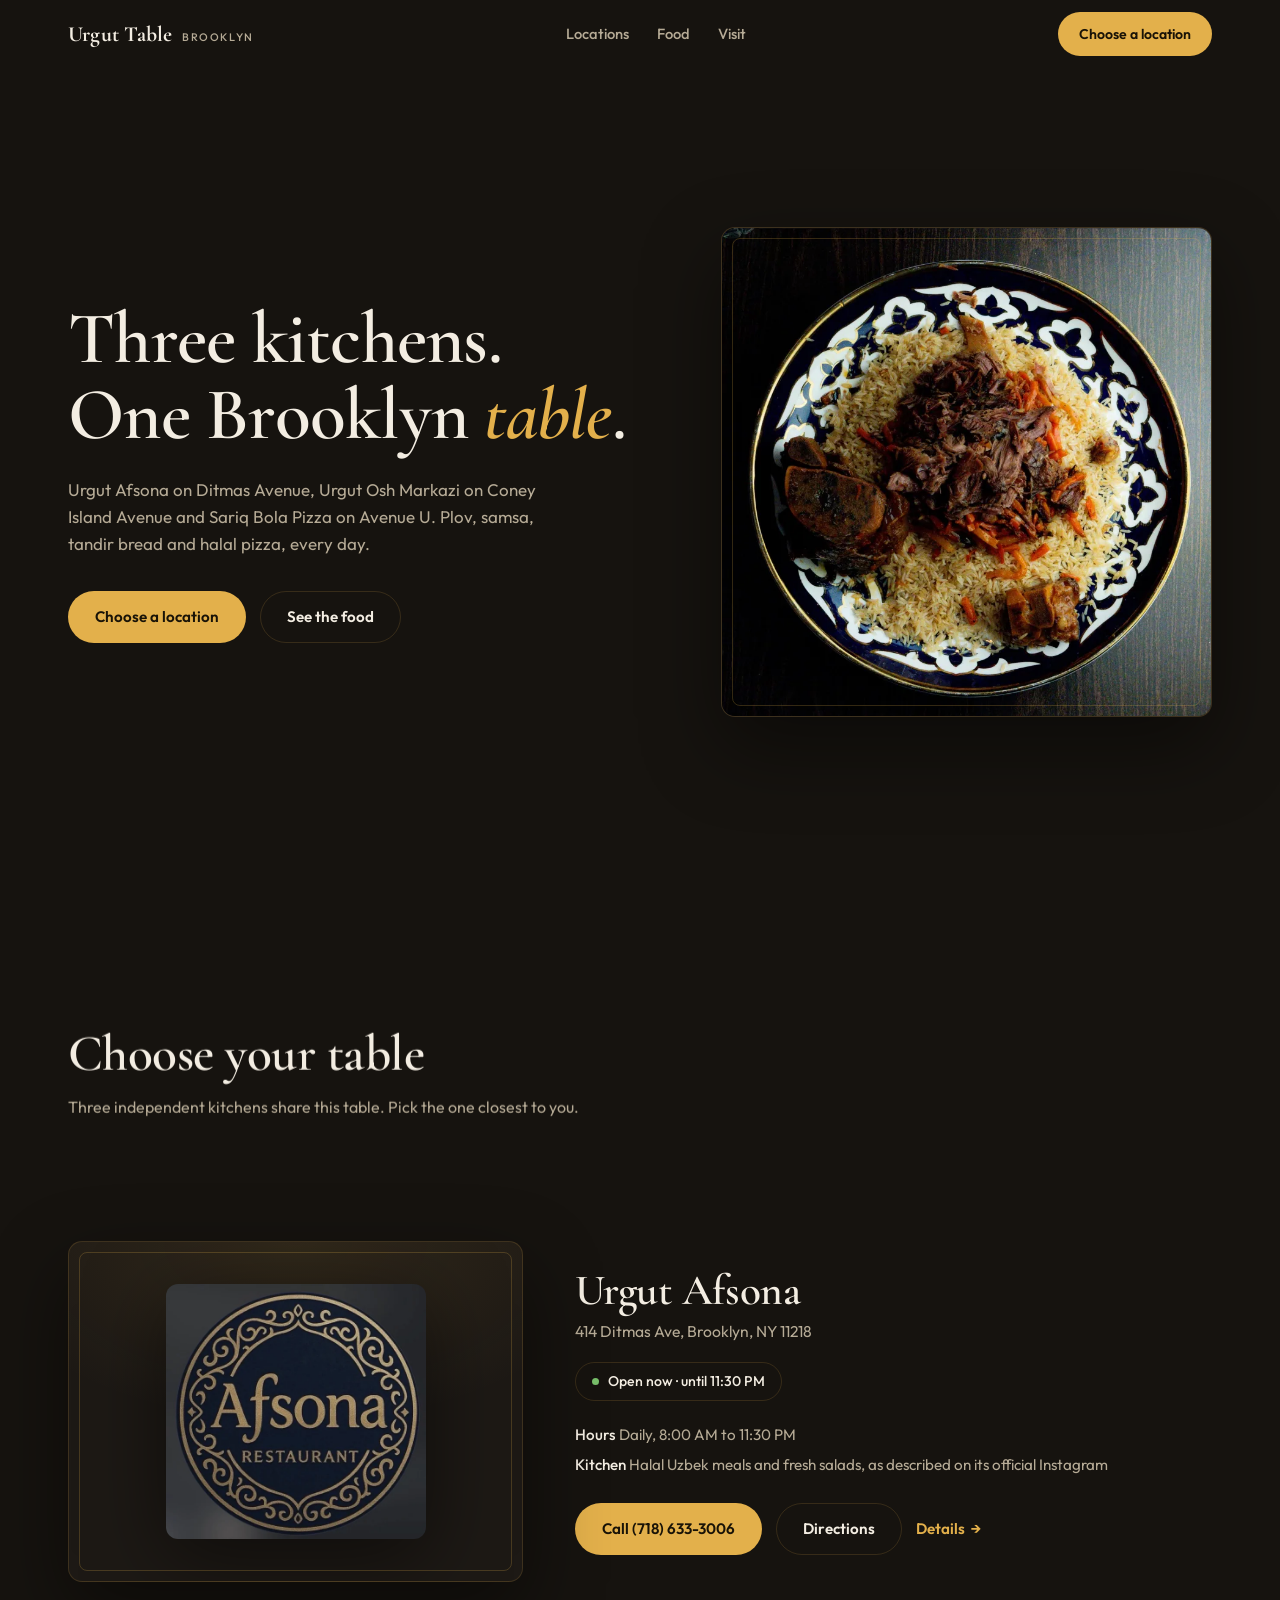
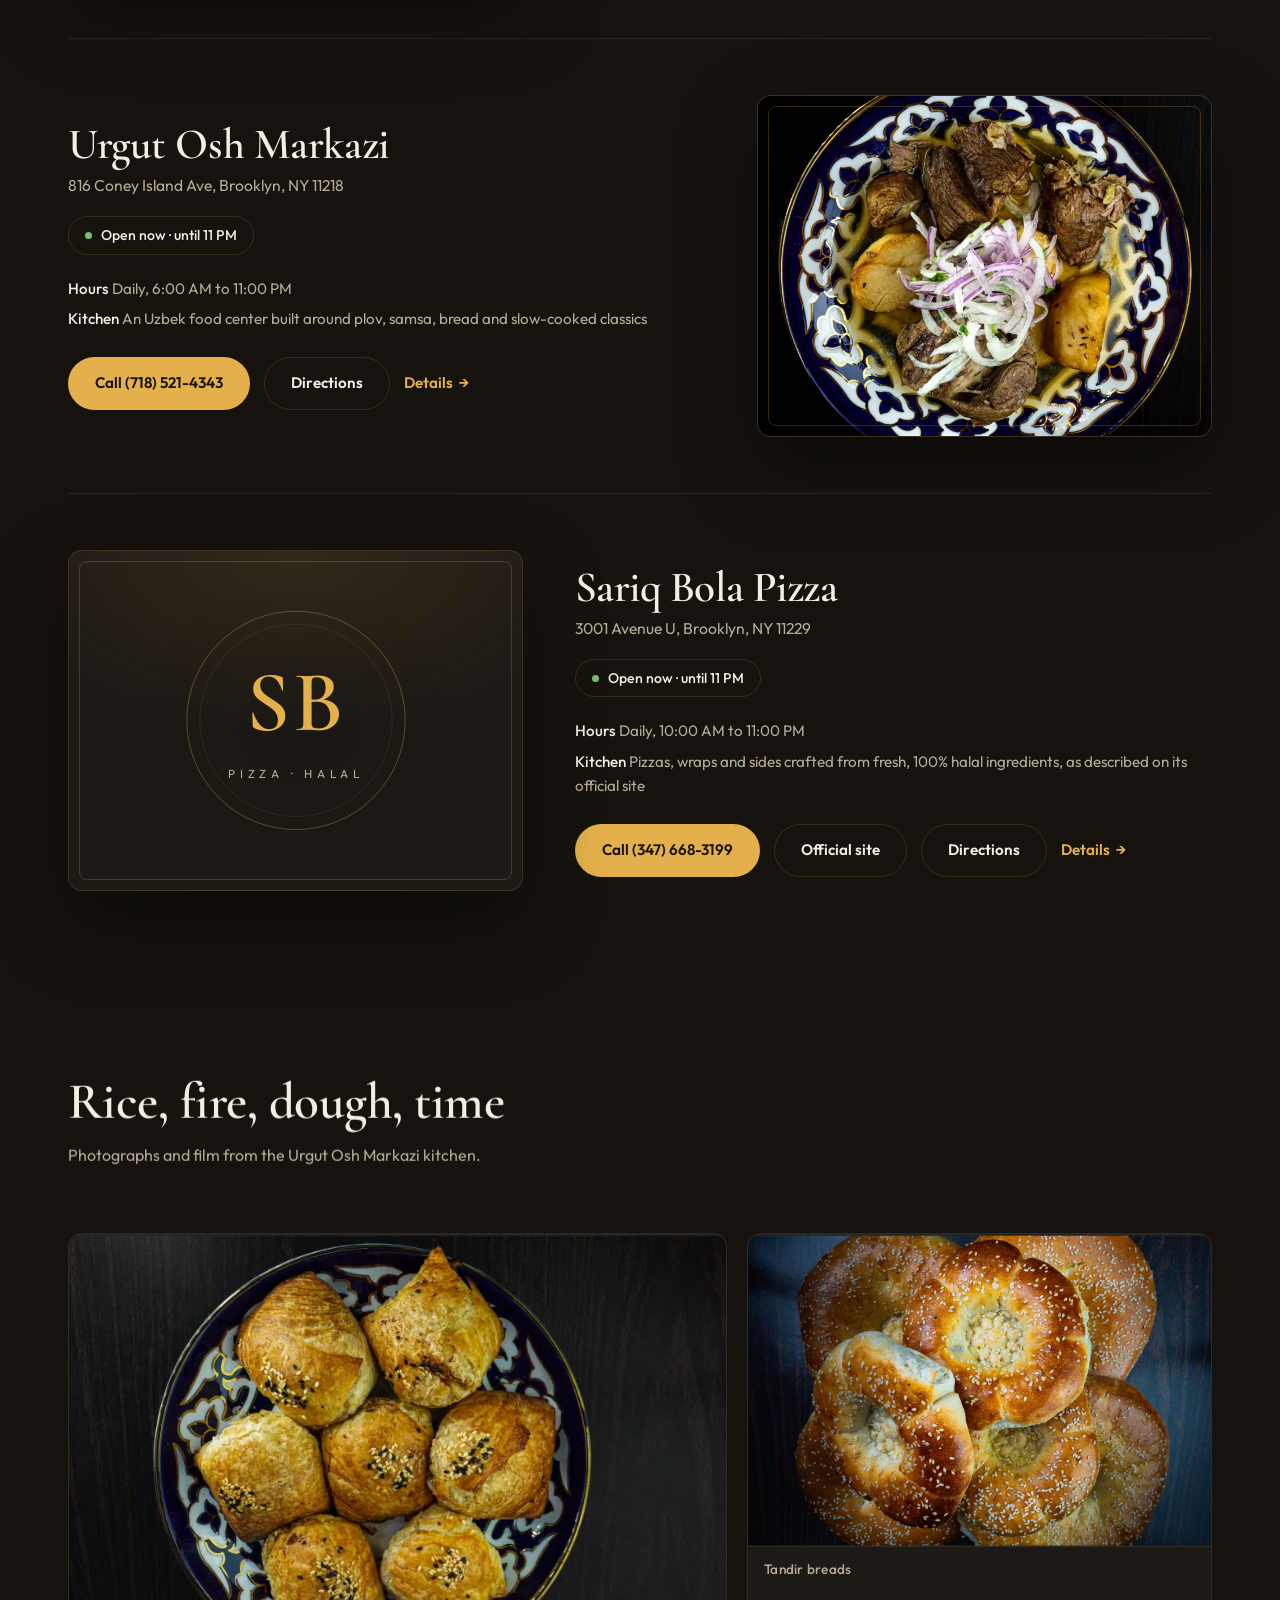
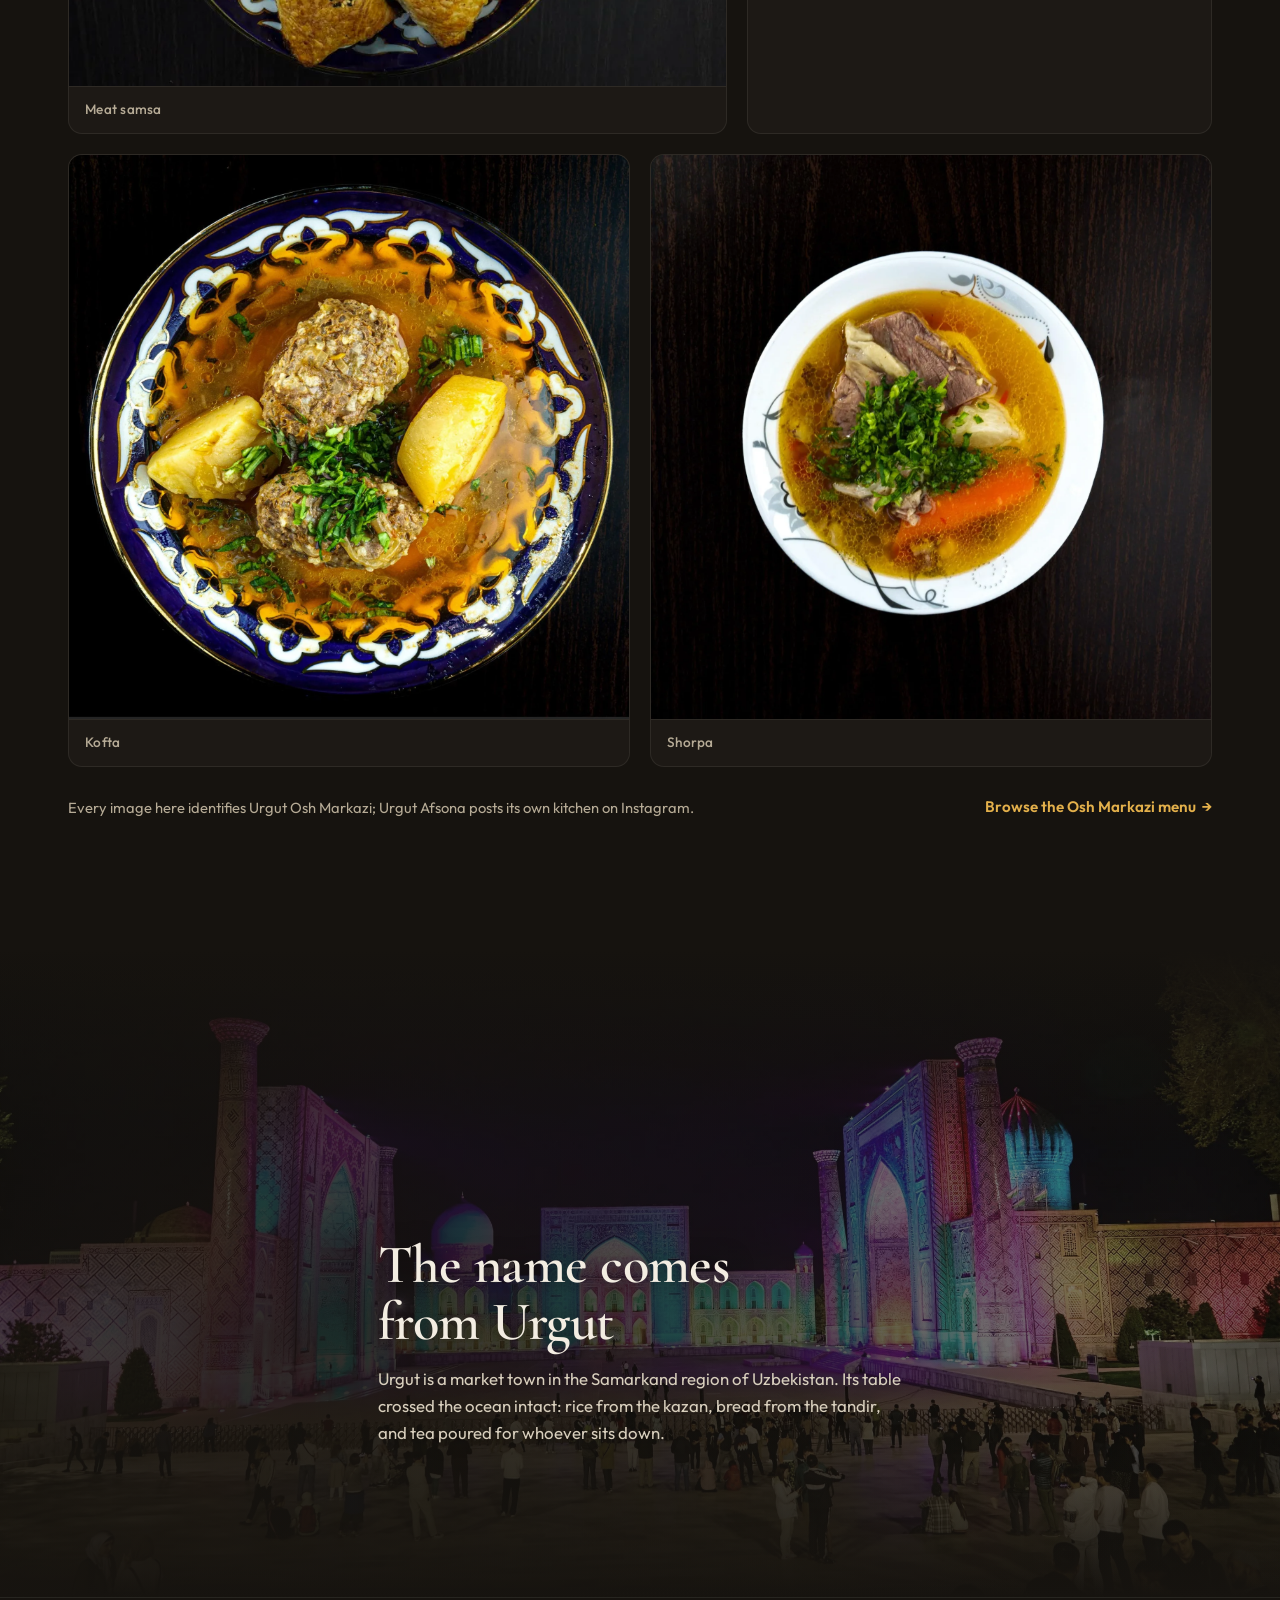
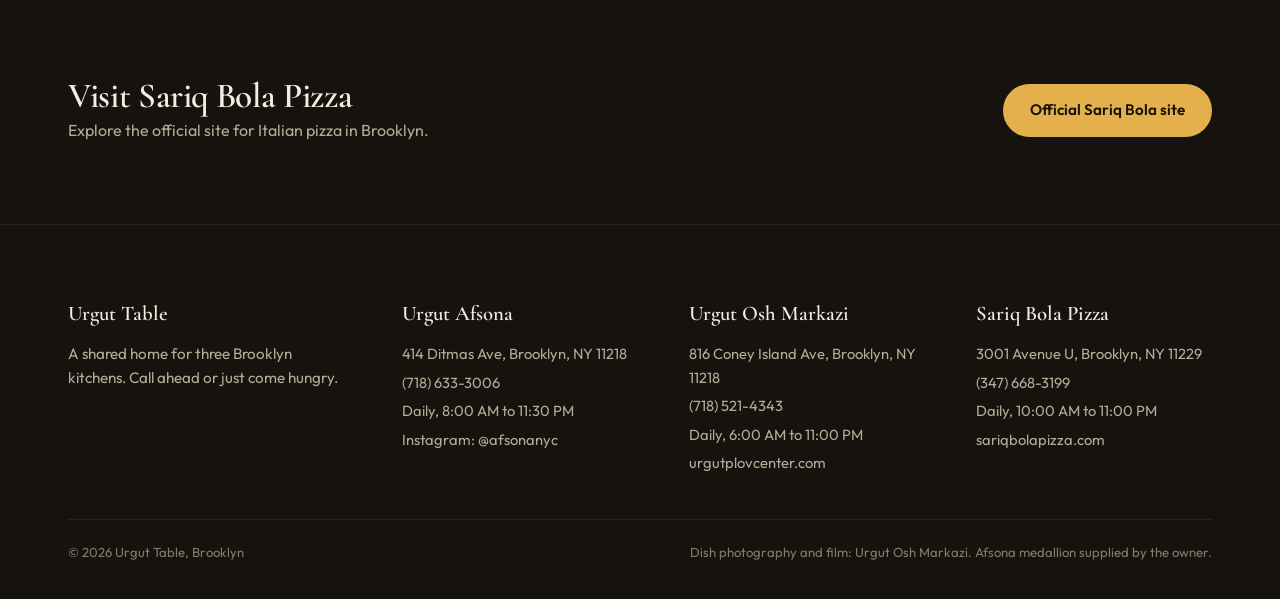
==== commit cdd58cff: "Add Sariq Bola Pizza as full third restaurant on URGUT TABLE Builds on 3af8df4 (InKind loader + offi" ====
--- a/index.html
+++ b/index.html
@@ -4,12 +4,12 @@
     <meta charset="UTF-8" />
     <meta name="viewport" content="width=device-width, initial-scale=1, viewport-fit=cover" />
     <meta name="theme-color" content="#16130f" />
-    <title>URGUT TABLE | Urgut Afsona + Urgut Osh Markazi in Brooklyn</title>
-    <meta name="description" content="A shared home for Urgut Afsona and Urgut Osh Markazi in Brooklyn. Real plov, samsa and tandir bread. Choose your location for calls, directions and menus." />
+    <title>URGUT TABLE | Urgut Afsona + Urgut Osh Markazi + Sariq Bola Pizza in Brooklyn</title>
+    <meta name="description" content="A shared home for Urgut Afsona, Urgut Osh Markazi and Sariq Bola Pizza in Brooklyn. Real plov, samsa, tandir bread and halal pizza. Choose your location for calls, directions and menus." />
     <meta name="robots" content="index, follow" />
     <meta property="og:type" content="website" />
-    <meta property="og:title" content="URGUT TABLE · Two Uzbek kitchens in Brooklyn" />
-    <meta property="og:description" content="Urgut Afsona on Ditmas Avenue and Urgut Osh Markazi on Coney Island Avenue. Plov, samsa and tandir bread, every day." />
+    <meta property="og:title" content="URGUT TABLE · Three Brooklyn kitchens" />
+    <meta property="og:description" content="Urgut Afsona on Ditmas Avenue, Urgut Osh Markazi on Coney Island Avenue and Sariq Bola Pizza on Avenue U. Plov, samsa, tandir bread and halal pizza, every day." />
     <meta property="og:url" content="https://urguteats.com/" />
     <meta property="og:image" content="https://urguteats.com/media/plov-1600.webp" />
     <meta name="twitter:card" content="summary_large_image" />
@@ -68,6 +68,29 @@
           "opens": "06:00",
           "closes": "23:00"
         }]
+      },
+      {
+        "@context": "https://schema.org",
+        "@type": "Restaurant",
+        "name": "Sariq Bola Pizza",
+        "servesCuisine": ["Pizza", "Italian"],
+        "telephone": "+1-347-668-3199",
+        "url": "https://urguteats.com/locations/sariq-bola/",
+        "sameAs": ["https://sariqbolapizza.com/en-US/"],
+        "address": {
+          "@type": "PostalAddress",
+          "streetAddress": "3001 Avenue U",
+          "addressLocality": "Brooklyn",
+          "addressRegion": "NY",
+          "postalCode": "11229",
+          "addressCountry": "US"
+        },
+        "openingHoursSpecification": [{
+          "@type": "OpeningHoursSpecification",
+          "dayOfWeek": ["Monday","Tuesday","Wednesday","Thursday","Friday","Saturday","Sunday"],
+          "opens": "10:00",
+          "closes": "23:00"
+        }]
       }
     ]
     </script>
@@ -89,10 +112,11 @@
       <section class="hero">
         <div class="shell hero__grid">
           <div data-hero-copy>
-            <h1>Two Uzbek kitchens.<br />One Brooklyn <em>table</em>.</h1>
+            <h1>Three kitchens.<br />One Brooklyn <em>table</em>.</h1>
             <p class="hero__sub">
-              Urgut Afsona on Ditmas Avenue and Urgut Osh Markazi on Coney Island
-              Avenue. Plov, samsa and tandir bread, every day.
+              Urgut Afsona on Ditmas Avenue, Urgut Osh Markazi on Coney Island
+              Avenue and Sariq Bola Pizza on Avenue U. Plov, samsa, tandir bread
+              and halal pizza, every day.
             </p>
             <div class="hero__cta">
               <a class="btn btn--gold" href="#locations">Choose a location</a>
@@ -120,7 +144,7 @@
         <div class="shell">
           <div class="section__head" data-reveal>
             <h2>Choose your table</h2>
-            <p>Two independent kitchens share the Urgut name. Pick the one closest to you.</p>
+            <p>Three independent kitchens share this table. Pick the one closest to you.</p>
           </div>
 
           <article class="loc-row" data-reveal>
@@ -174,6 +198,34 @@
                   aria-label="Kazan kebab with golden potatoes and onions, steaming, filmed from a photograph by Urgut Osh Markazi">
                   <source src="/media/loop-kazan.mp4" type="video/mp4" />
                 </video>
+              </div>
+            </div>
+          </article>
+
+          <article class="loc-row" data-reveal>
+            <div class="loc-row__media">
+              <div class="frame frame--mark frame--sb">
+                <svg viewBox="0 0 600 588" role="img" aria-label="Sariq Bola Pizza monogram" xmlns="http://www.w3.org/2000/svg">
+                  <circle cx="300" cy="294" r="252" fill="none" stroke="rgba(227,176,75,0.38)" stroke-width="2" />
+                  <circle cx="300" cy="294" r="222" fill="none" stroke="rgba(227,176,75,0.16)" stroke-width="1.5" />
+                  <text x="300" y="316" text-anchor="middle" font-family="'Cormorant Garamond', 'Times New Roman', serif" font-size="200" font-weight="600" fill="#e3b04b" letter-spacing="6">SB</text>
+                  <text x="300" y="426" text-anchor="middle" font-family="'Outfit', 'Helvetica Neue', sans-serif" font-size="27" letter-spacing="11" fill="#b6ab96">PIZZA &#183; HALAL</text>
+                </svg>
+              </div>
+            </div>
+            <div>
+              <h3>Sariq Bola Pizza</h3>
+              <p class="loc-row__street">3001 Avenue U, Brooklyn, NY 11229</p>
+              <p class="status" data-open="600" data-close="1380" data-until="11 PM" data-from="10 AM"><i aria-hidden="true"></i><span>Daily · 10 AM to 11 PM</span></p>
+              <div class="loc-row__facts">
+                <p><strong>Hours</strong> Daily, 10:00 AM to 11:00 PM</p>
+                <p><strong>Kitchen</strong> Pizzas, wraps and sides crafted from fresh, 100% halal ingredients, as described on its official site</p>
+              </div>
+              <div class="loc-row__actions">
+                <a class="btn btn--gold" href="tel:+13476683199">Call (347) 668-3199</a>
+                <a class="btn btn--line" href="https://sariqbolapizza.com/en-US/" target="_blank" rel="noopener">Official site</a>
+                <a class="btn btn--line" href="https://www.google.com/maps/search/?api=1&amp;query=Sariq%20Bola%20Pizza%2C%203001%20Avenue%20U%2C%20Brooklyn%2C%20NY%2011229" target="_blank" rel="noopener">Directions</a>
+                <a class="text-link" href="/locations/sariq-bola/">Details<span aria-hidden="true">&rarr;</span></a>
               </div>
             </div>
           </article>
@@ -260,7 +312,7 @@
         <div class="site-foot__grid">
           <div>
             <h4>Urgut Table</h4>
-            <p class="site-foot__brandline">A shared home for two Uzbek kitchens in Brooklyn. Call ahead or just come hungry.</p>
+            <p class="site-foot__brandline">A shared home for three Brooklyn kitchens. Call ahead or just come hungry.</p>
           </div>
           <div>
             <h4>Urgut Afsona</h4>
@@ -280,6 +332,15 @@
               <a href="https://urgutplovcenter.com/menu" target="_blank" rel="noopener">urgutplovcenter.com</a>
             </address>
           </div>
+          <div>
+            <h4>Sariq Bola Pizza</h4>
+            <address>
+              <a href="https://www.google.com/maps/search/?api=1&amp;query=Sariq%20Bola%20Pizza%2C%203001%20Avenue%20U%2C%20Brooklyn%2C%20NY%2011229" target="_blank" rel="noopener">3001 Avenue U, Brooklyn, NY 11229</a>
+              <a href="tel:+13476683199">(347) 668-3199</a>
+              <span>Daily, 10:00 AM to 11:00 PM</span>
+              <a href="https://sariqbolapizza.com/en-US/" target="_blank" rel="noopener">sariqbolapizza.com</a>
+            </address>
+          </div>
         </div>
         <div class="site-foot__meta">
           <p>&copy; 2026 Urgut Table, Brooklyn</p>
--- a/assets/site.css
+++ b/assets/site.css
@@ -402,7 +402,7 @@
 .site-foot { border-top: 1px solid var(--line-soft); padding-block: clamp(48px, 7vw, 72px) 36px; }
 .site-foot__grid {
   display: grid;
-  grid-template-columns: 1.2fr 1fr 1fr;
+  grid-template-columns: 1.2fr 1fr 1fr 1fr;
   gap: clamp(28px, 4vw, 56px);
   margin-bottom: 44px;
 }
@@ -462,3 +462,11 @@
   .bento__cell img, .bento__cell video { transition: none; }
   .btn { transition: none; }
 }
+
+/* ---------- Sariq Bola monogram ---------- */
+
+.frame--sb svg {
+  width: min(58%, 260px);
+  height: auto;
+  filter: drop-shadow(0 18px 40px rgba(0, 0, 0, 0.5));
+}
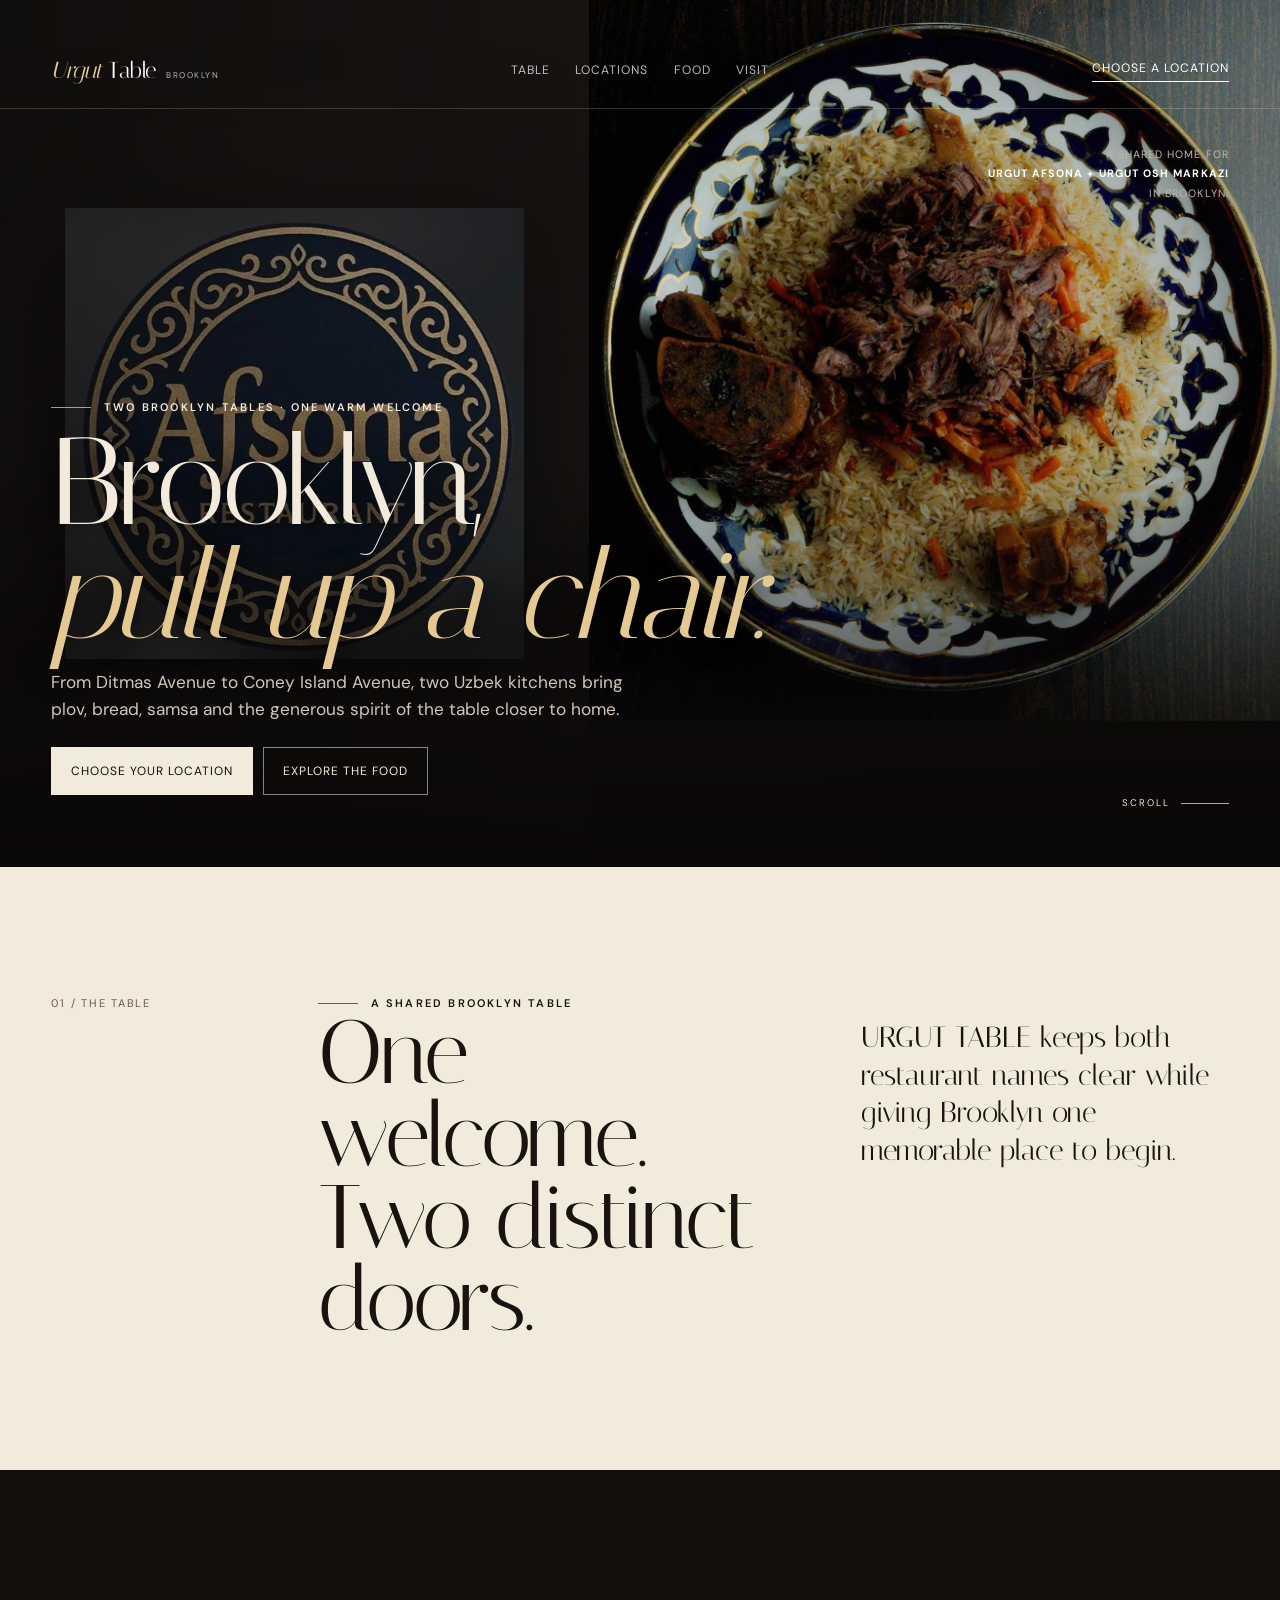
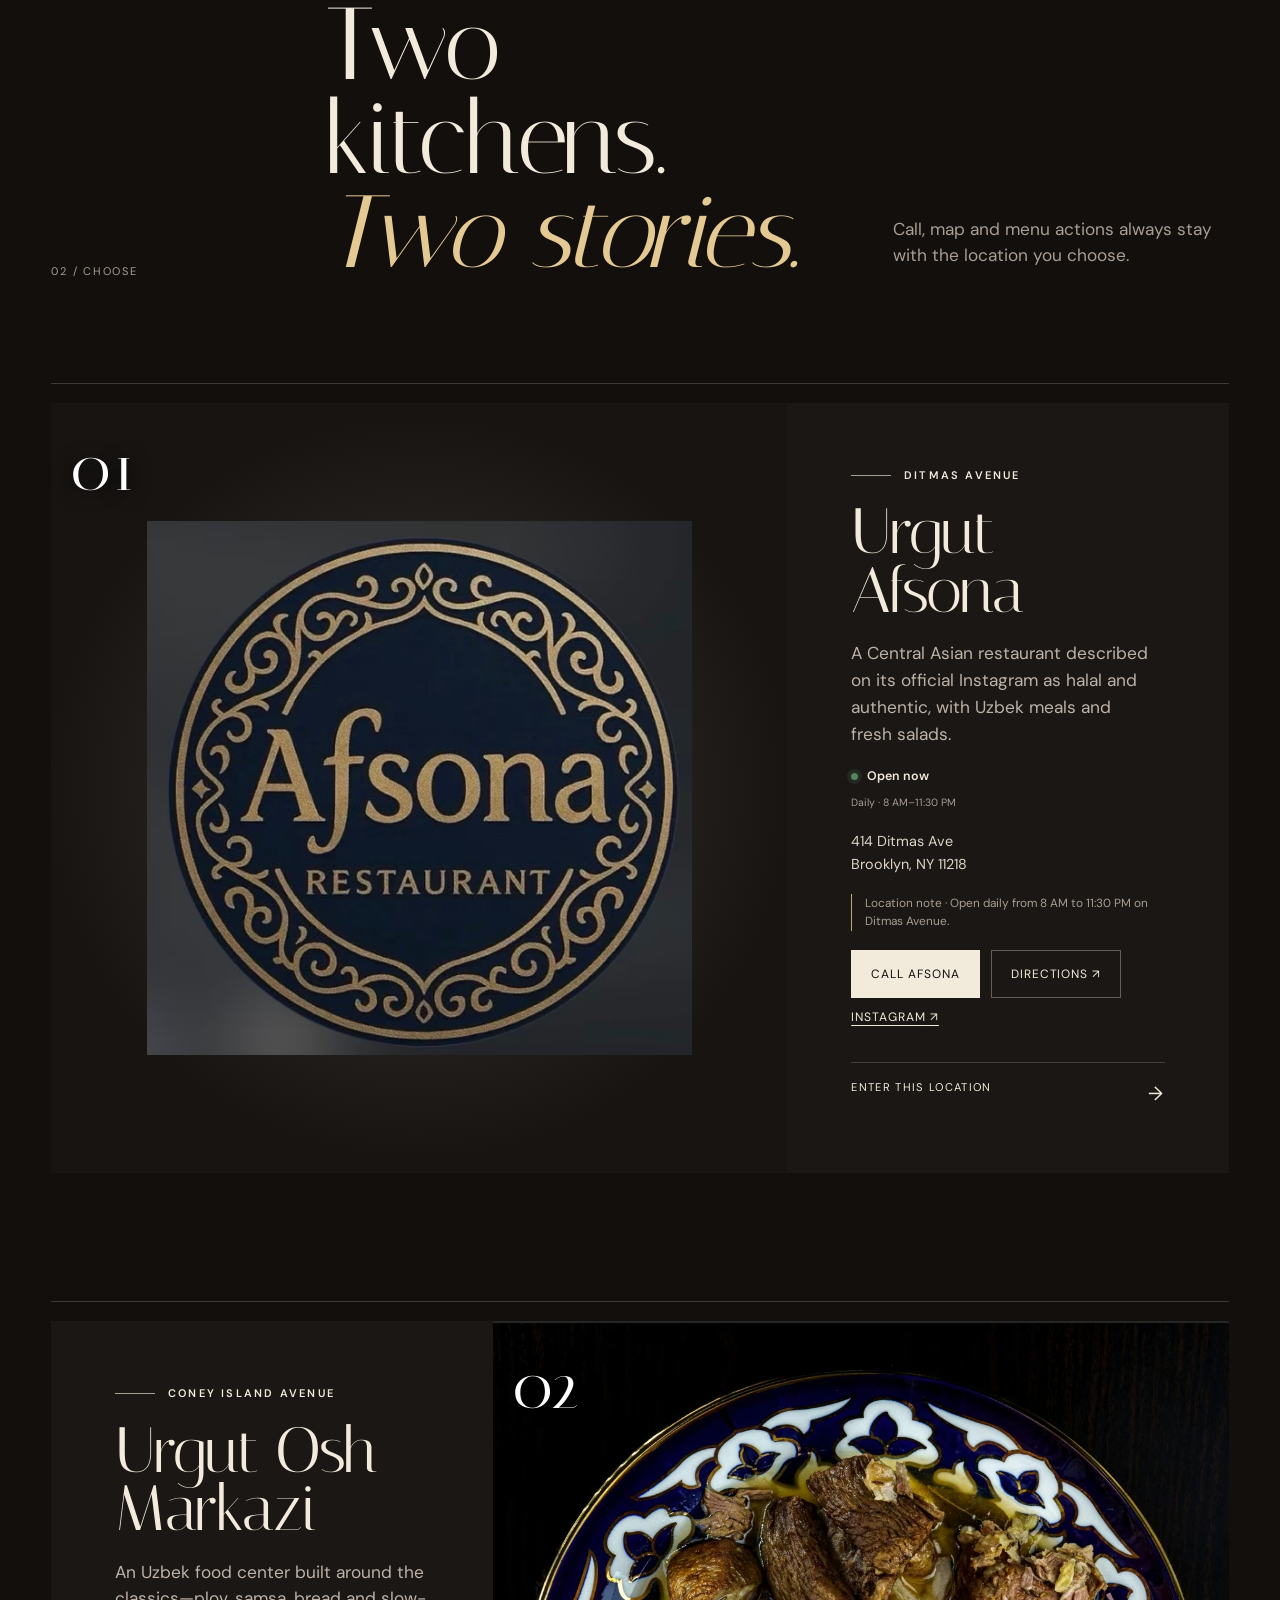
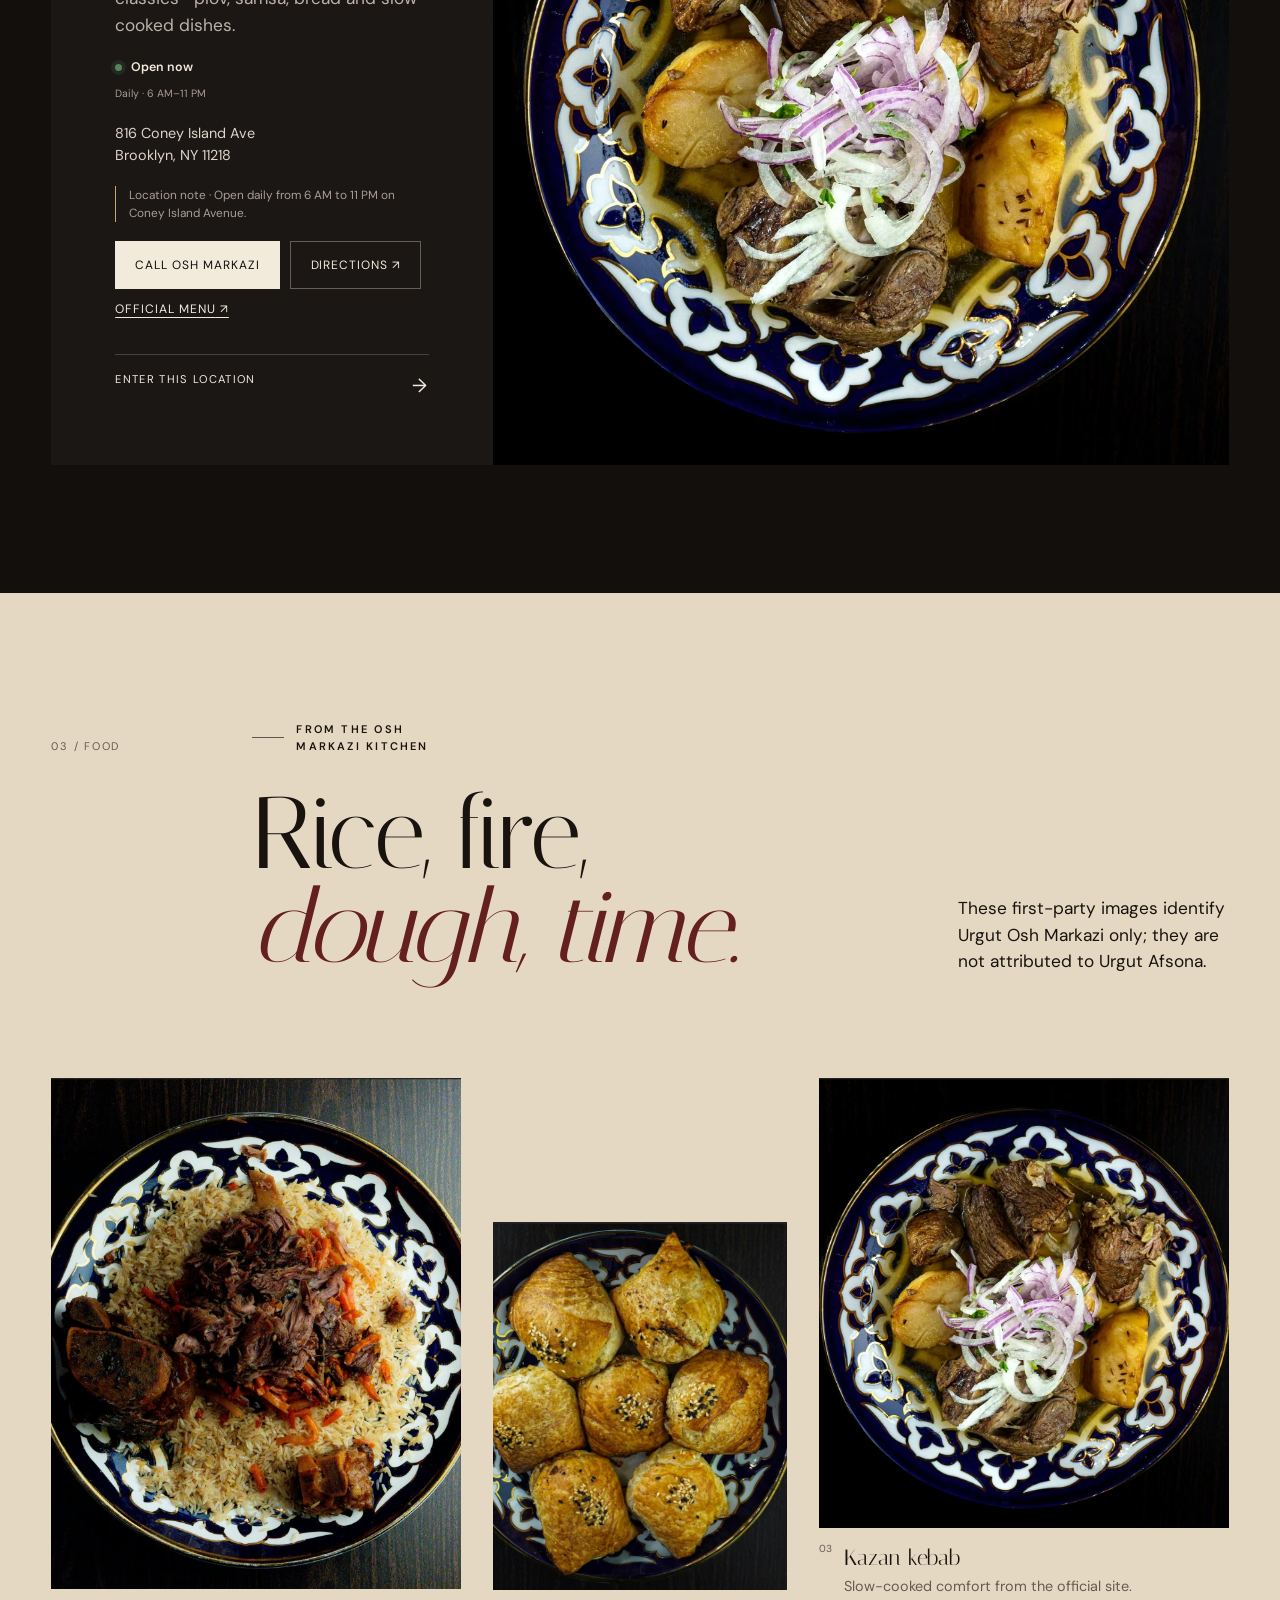
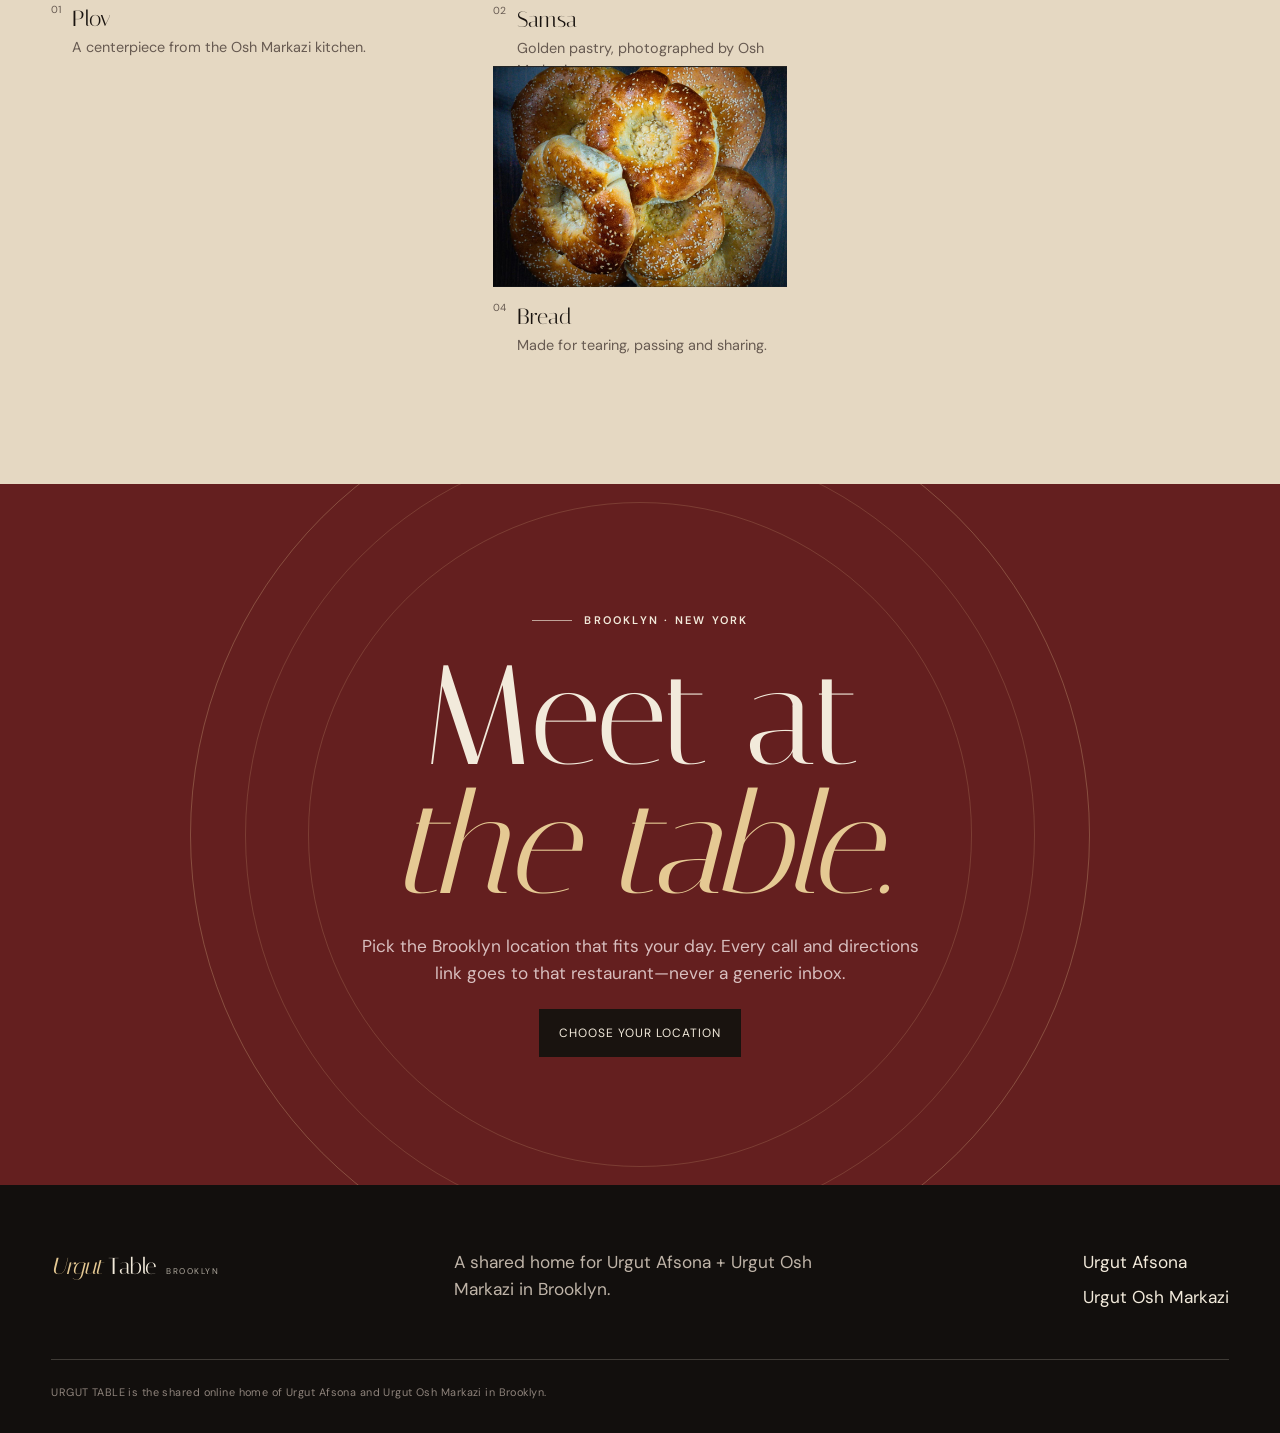
==== commit 1a505374: "Publish approved Urgut Table release" ====
--- a/index.html
+++ b/index.html
@@ -3,354 +3,26 @@
   <head>
     <meta charset="UTF-8" />
     <meta name="viewport" content="width=device-width, initial-scale=1, viewport-fit=cover" />
-    <meta name="theme-color" content="#16130f" />
-    <title>URGUT TABLE | Urgut Afsona + Urgut Osh Markazi + Sariq Bola Pizza in Brooklyn</title>
-    <meta name="description" content="A shared home for Urgut Afsona, Urgut Osh Markazi and Sariq Bola Pizza in Brooklyn. Real plov, samsa, tandir bread and halal pizza. Choose your location for calls, directions and menus." />
+    <meta name="theme-color" content="#120f0d" />
+    <title>URGUT TABLE | Urgut Afsona + Urgut Osh Markazi in Brooklyn</title>
+    <meta name="description" content="A shared home for Urgut Afsona and Urgut Osh Markazi in Brooklyn. Choose the right location for calls, directions and official links." />
     <meta name="robots" content="index, follow" />
     <meta property="og:type" content="website" />
-    <meta property="og:title" content="URGUT TABLE · Three Brooklyn kitchens" />
-    <meta property="og:description" content="Urgut Afsona on Ditmas Avenue, Urgut Osh Markazi on Coney Island Avenue and Sariq Bola Pizza on Avenue U. Plov, samsa, tandir bread and halal pizza, every day." />
+    <meta property="og:title" content="URGUT TABLE · Two Brooklyn tables" />
+    <meta property="og:description" content="A shared home for Urgut Afsona + Urgut Osh Markazi in Brooklyn." />
     <meta property="og:url" content="https://urguteats.com/" />
-    <meta property="og:image" content="https://urguteats.com/media/plov-1600.webp" />
+    <meta property="og:image" content="/media/osh-plov.webp" />
+    <link rel="canonical" href="https://urguteats.com/" />
     <meta name="twitter:card" content="summary_large_image" />
-    <link rel="canonical" href="https://urguteats.com/" />
     <link rel="icon" href="/favicon.svg" type="image/svg+xml" />
     <link rel="preconnect" href="https://fonts.googleapis.com" />
     <link rel="preconnect" href="https://fonts.gstatic.com" crossorigin />
-    <link href="https://fonts.googleapis.com/css2?family=Cormorant+Garamond:ital,wght@0,600;0,700;1,600&family=Outfit:wght@400;500;600&display=swap" rel="stylesheet" />
-    <link rel="preload" as="image" href="/media/plov-800.webp" />
-    <link rel="stylesheet" href="/assets/site.css" />
+    <link href="https://fonts.googleapis.com/css2?family=DM+Sans:wght@400;500;600&family=Italiana&display=swap" rel="stylesheet" />
     <script src="https://inkindscript.com/inkind.js" async></script>
-    <script type="application/ld+json">
-    [
-      {
-        "@context": "https://schema.org",
-        "@type": "Restaurant",
-        "name": "Urgut Afsona",
-        "servesCuisine": "Uzbek",
-        "telephone": "+1-718-633-3006",
-        "url": "https://urguteats.com/locations/afsona/",
-        "sameAs": ["https://www.instagram.com/afsonanyc/"],
-        "address": {
-          "@type": "PostalAddress",
-          "streetAddress": "414 Ditmas Ave",
-          "addressLocality": "Brooklyn",
-          "addressRegion": "NY",
-          "postalCode": "11218",
-          "addressCountry": "US"
-        },
-        "openingHoursSpecification": [{
-          "@type": "OpeningHoursSpecification",
-          "dayOfWeek": ["Monday","Tuesday","Wednesday","Thursday","Friday","Saturday","Sunday"],
-          "opens": "08:00",
-          "closes": "23:30"
-        }]
-      },
-      {
-        "@context": "https://schema.org",
-        "@type": "Restaurant",
-        "name": "Urgut Osh Markazi",
-        "servesCuisine": "Uzbek",
-        "telephone": "+1-718-521-4343",
-        "url": "https://urguteats.com/locations/osh-markazi/",
-        "sameAs": ["https://urgutplovcenter.com/"],
-        "address": {
-          "@type": "PostalAddress",
-          "streetAddress": "816 Coney Island Ave",
-          "addressLocality": "Brooklyn",
-          "addressRegion": "NY",
-          "postalCode": "11218",
-          "addressCountry": "US"
-        },
-        "openingHoursSpecification": [{
-          "@type": "OpeningHoursSpecification",
-          "dayOfWeek": ["Monday","Tuesday","Wednesday","Thursday","Friday","Saturday","Sunday"],
-          "opens": "06:00",
-          "closes": "23:00"
-        }]
-      },
-      {
-        "@context": "https://schema.org",
-        "@type": "Restaurant",
-        "name": "Sariq Bola Pizza",
-        "servesCuisine": ["Pizza", "Italian"],
-        "telephone": "+1-347-668-3199",
-        "url": "https://urguteats.com/locations/sariq-bola/",
-        "sameAs": ["https://sariqbolapizza.com/en-US/"],
-        "address": {
-          "@type": "PostalAddress",
-          "streetAddress": "3001 Avenue U",
-          "addressLocality": "Brooklyn",
-          "addressRegion": "NY",
-          "postalCode": "11229",
-          "addressCountry": "US"
-        },
-        "openingHoursSpecification": [{
-          "@type": "OpeningHoursSpecification",
-          "dayOfWeek": ["Monday","Tuesday","Wednesday","Thursday","Friday","Saturday","Sunday"],
-          "opens": "10:00",
-          "closes": "23:00"
-        }]
-      }
-    ]
-    </script>
+    <script type="module" crossorigin src="/assets/index-3gFzYtn5.js"></script>
+    <link rel="stylesheet" crossorigin href="/assets/index-DV0x2Sat.css">
   </head>
   <body>
-    <header class="site-head">
-      <div class="shell site-head__row">
-        <a class="brand" href="/">Urgut Table <small>Brooklyn</small></a>
-        <nav aria-label="Site">
-          <a href="#locations">Locations</a>
-          <a href="#food">Food</a>
-          <a href="#visit">Visit</a>
-        </nav>
-        <a class="btn btn--gold btn--small" href="#locations">Choose a location</a>
-      </div>
-    </header>
-
-    <main>
-      <section class="hero">
-        <div class="shell hero__grid">
-          <div data-hero-copy>
-            <h1>Three kitchens.<br />One Brooklyn <em>table</em>.</h1>
-            <p class="hero__sub">
-              Urgut Afsona on Ditmas Avenue, Urgut Osh Markazi on Coney Island
-              Avenue and Sariq Bola Pizza on Avenue U. Plov, samsa, tandir bread
-              and halal pizza, every day.
-            </p>
-            <div class="hero__cta">
-              <a class="btn btn--gold" href="#locations">Choose a location</a>
-              <a class="btn btn--line" href="#food">See the food</a>
-            </div>
-          </div>
-          <div class="frame" data-hero-frame>
-            <video
-              data-ambient
-              autoplay
-              muted
-              loop
-              playsinline
-              preload="metadata"
-              poster="/media/plov-800.webp"
-              width="768" height="768"
-              aria-label="Plov with braised beef, steaming in its plate, filmed from a photograph by Urgut Osh Markazi">
-              <source src="/media/loop-plov.mp4" type="video/mp4" />
-            </video>
-          </div>
-        </div>
-      </section>
-
-      <section class="section" id="locations">
-        <div class="shell">
-          <div class="section__head" data-reveal>
-            <h2>Choose your table</h2>
-            <p>Three independent kitchens share this table. Pick the one closest to you.</p>
-          </div>
-
-          <article class="loc-row" data-reveal>
-            <div class="loc-row__media">
-              <div class="frame frame--mark">
-                <img src="/media/afsona-mark.webp" alt="Urgut Afsona gold medallion mark, supplied by the owner" width="600" height="588" loading="lazy" />
-              </div>
-            </div>
-            <div>
-              <h3>Urgut Afsona</h3>
-              <p class="loc-row__street">414 Ditmas Ave, Brooklyn, NY 11218</p>
-              <p class="status" data-open="480" data-close="1410" data-until="11:30 PM" data-from="8 AM"><i aria-hidden="true"></i><span>Daily · 8 AM to 11:30 PM</span></p>
-              <div class="loc-row__facts">
-                <p><strong>Hours</strong> Daily, 8:00 AM to 11:30 PM</p>
-                <p><strong>Kitchen</strong> Halal Uzbek meals and fresh salads, as described on its official Instagram</p>
-              </div>
-              <div class="loc-row__actions">
-                <a class="btn btn--gold" href="tel:+17186333006">Call (718) 633-3006</a>
-                <a class="btn btn--line" href="https://www.google.com/maps/search/?api=1&amp;query=Urgut%20Afsona%2C%20414%20Ditmas%20Ave%2C%20Brooklyn%2C%20NY%2011218" target="_blank" rel="noopener">Directions</a>
-                <a class="text-link" href="/locations/afsona/">Details<span aria-hidden="true">&rarr;</span></a>
-              </div>
-            </div>
-          </article>
-
-          <article class="loc-row loc-row--flip" data-reveal>
-            <div>
-              <h3>Urgut Osh Markazi</h3>
-              <p class="loc-row__street">816 Coney Island Ave, Brooklyn, NY 11218</p>
-              <p class="status" data-open="360" data-close="1380" data-until="11 PM" data-from="6 AM"><i aria-hidden="true"></i><span>Daily · 6 AM to 11 PM</span></p>
-              <div class="loc-row__facts">
-                <p><strong>Hours</strong> Daily, 6:00 AM to 11:00 PM</p>
-                <p><strong>Kitchen</strong> An Uzbek food center built around plov, samsa, bread and slow-cooked classics</p>
-              </div>
-              <div class="loc-row__actions">
-                <a class="btn btn--gold" href="tel:+17185214343">Call (718) 521-4343</a>
-                <a class="btn btn--line" href="https://www.google.com/maps/search/?api=1&amp;query=Urgut%20Osh%20Markazi%2C%20816%20Coney%20Island%20Ave%2C%20Brooklyn%2C%20NY%2011218" target="_blank" rel="noopener">Directions</a>
-                <a class="text-link" href="/locations/osh-markazi/">Details<span aria-hidden="true">&rarr;</span></a>
-              </div>
-            </div>
-            <div class="loc-row__media">
-              <div class="frame">
-                <video
-                  data-ambient
-                  autoplay
-                  muted
-                  loop
-                  playsinline
-                  preload="metadata"
-                  poster="/media/kazan-800.webp"
-                  width="768" height="768"
-                  aria-label="Kazan kebab with golden potatoes and onions, steaming, filmed from a photograph by Urgut Osh Markazi">
-                  <source src="/media/loop-kazan.mp4" type="video/mp4" />
-                </video>
-              </div>
-            </div>
-          </article>
-
-          <article class="loc-row" data-reveal>
-            <div class="loc-row__media">
-              <div class="frame frame--mark frame--sb">
-                <svg viewBox="0 0 600 588" role="img" aria-label="Sariq Bola Pizza monogram" xmlns="http://www.w3.org/2000/svg">
-                  <circle cx="300" cy="294" r="252" fill="none" stroke="rgba(227,176,75,0.38)" stroke-width="2" />
-                  <circle cx="300" cy="294" r="222" fill="none" stroke="rgba(227,176,75,0.16)" stroke-width="1.5" />
-                  <text x="300" y="316" text-anchor="middle" font-family="'Cormorant Garamond', 'Times New Roman', serif" font-size="200" font-weight="600" fill="#e3b04b" letter-spacing="6">SB</text>
-                  <text x="300" y="426" text-anchor="middle" font-family="'Outfit', 'Helvetica Neue', sans-serif" font-size="27" letter-spacing="11" fill="#b6ab96">PIZZA &#183; HALAL</text>
-                </svg>
-              </div>
-            </div>
-            <div>
-              <h3>Sariq Bola Pizza</h3>
-              <p class="loc-row__street">3001 Avenue U, Brooklyn, NY 11229</p>
-              <p class="status" data-open="600" data-close="1380" data-until="11 PM" data-from="10 AM"><i aria-hidden="true"></i><span>Daily · 10 AM to 11 PM</span></p>
-              <div class="loc-row__facts">
-                <p><strong>Hours</strong> Daily, 10:00 AM to 11:00 PM</p>
-                <p><strong>Kitchen</strong> Pizzas, wraps and sides crafted from fresh, 100% halal ingredients, as described on its official site</p>
-              </div>
-              <div class="loc-row__actions">
-                <a class="btn btn--gold" href="tel:+13476683199">Call (347) 668-3199</a>
-                <a class="btn btn--line" href="https://sariqbolapizza.com/en-US/" target="_blank" rel="noopener">Official site</a>
-                <a class="btn btn--line" href="https://www.google.com/maps/search/?api=1&amp;query=Sariq%20Bola%20Pizza%2C%203001%20Avenue%20U%2C%20Brooklyn%2C%20NY%2011229" target="_blank" rel="noopener">Directions</a>
-                <a class="text-link" href="/locations/sariq-bola/">Details<span aria-hidden="true">&rarr;</span></a>
-              </div>
-            </div>
-          </article>
-        </div>
-      </section>
-
-      <section class="section" id="food" style="padding-top: 0;">
-        <div class="shell">
-          <div class="section__head" data-reveal>
-            <h2>Rice, fire, dough, time</h2>
-            <p>Photographs and film from the Urgut Osh Markazi kitchen.</p>
-          </div>
-          <div class="bento" data-reveal-group>
-            <figure class="bento__cell bento__cell--w7">
-              <div class="bento__media">
-                <video
-                  data-ambient
-                  autoplay
-                  muted
-                  loop
-                  playsinline
-                  preload="metadata"
-                  poster="/media/samsa-800.webp"
-                  width="2242" height="1542"
-                  aria-label="Golden meat samsa pastries, steaming, filmed from a photograph by Urgut Osh Markazi">
-                  <source src="/media/loop-samsa.mp4" type="video/mp4" />
-                </video>
-              </div>
-              <figcaption>Meat samsa</figcaption>
-            </figure>
-            <figure class="bento__cell bento__cell--w5">
-              <div class="bento__media">
-                <img src="/media/bread-1600.webp" alt="Freshly baked tandir breads from Urgut Osh Markazi" width="1600" height="1078" loading="lazy" />
-              </div>
-              <figcaption>Tandir breads</figcaption>
-            </figure>
-            <figure class="bento__cell bento__cell--w6">
-              <div class="bento__media">
-                <img src="/media/kofte-1600.webp" alt="Kofta with herbs from Urgut Osh Markazi" width="1600" height="1613" loading="lazy" />
-              </div>
-              <figcaption>Kofta</figcaption>
-            </figure>
-            <figure class="bento__cell bento__cell--w6">
-              <div class="bento__media">
-                <img src="/media/shorba-1600.webp" alt="Shorpa soup with lamb and vegetables from Urgut Osh Markazi" width="1600" height="1611" loading="lazy" />
-              </div>
-              <figcaption>Shorpa</figcaption>
-            </figure>
-          </div>
-          <div class="food__note" data-reveal>
-            <p>Every image here identifies Urgut Osh Markazi; Urgut Afsona posts its own kitchen on Instagram.</p>
-            <a class="text-link" href="https://urgutplovcenter.com/menu" target="_blank" rel="noopener">Browse the Osh Markazi menu<span aria-hidden="true">&rarr;</span></a>
-          </div>
-        </div>
-      </section>
-
-      <section class="heritage" id="heritage">
-        <div class="heritage__bg" aria-hidden="true">
-          <img src="/media/registan-2400.webp" srcset="/media/registan-1200.webp 1200w, /media/registan-2400.webp 2400w" sizes="100vw" alt="" width="2400" height="1600" loading="lazy" />
-        </div>
-        <div class="shell heritage__copy" data-reveal>
-          <h2>The name comes from Urgut</h2>
-          <p>
-            Urgut is a market town in the Samarkand region of Uzbekistan. Its table
-            crossed the ocean intact: rice from the kazan, bread from the tandir,
-            and tea poured for whoever sits down.
-          </p>
-        </div>
-      </section>
-    </main>
-
-    <section class="crossband" aria-labelledby="sariq-bola-title">
-      <div class="shell crossband__row">
-        <div>
-          <h2 id="sariq-bola-title">Visit Sariq Bola Pizza</h2>
-          <p>Explore the official site for Italian pizza in Brooklyn.</p>
-        </div>
-        <a class="btn btn--gold" href="https://sariqbolapizza.com/en-US/" target="_blank" rel="noopener noreferrer">Official Sariq Bola site</a>
-      </div>
-    </section>
-
-    <footer class="site-foot" id="visit">
-      <div class="shell">
-        <div class="site-foot__grid">
-          <div>
-            <h4>Urgut Table</h4>
-            <p class="site-foot__brandline">A shared home for three Brooklyn kitchens. Call ahead or just come hungry.</p>
-          </div>
-          <div>
-            <h4>Urgut Afsona</h4>
-            <address>
-              <a href="https://www.google.com/maps/search/?api=1&amp;query=Urgut%20Afsona%2C%20414%20Ditmas%20Ave%2C%20Brooklyn%2C%20NY%2011218" target="_blank" rel="noopener">414 Ditmas Ave, Brooklyn, NY 11218</a>
-              <a href="tel:+17186333006">(718) 633-3006</a>
-              <span>Daily, 8:00 AM to 11:30 PM</span>
-              <a href="https://www.instagram.com/afsonanyc/" target="_blank" rel="noopener">Instagram: @afsonanyc</a>
-            </address>
-          </div>
-          <div>
-            <h4>Urgut Osh Markazi</h4>
-            <address>
-              <a href="https://www.google.com/maps/search/?api=1&amp;query=Urgut%20Osh%20Markazi%2C%20816%20Coney%20Island%20Ave%2C%20Brooklyn%2C%20NY%2011218" target="_blank" rel="noopener">816 Coney Island Ave, Brooklyn, NY 11218</a>
-              <a href="tel:+17185214343">(718) 521-4343</a>
-              <span>Daily, 6:00 AM to 11:00 PM</span>
-              <a href="https://urgutplovcenter.com/menu" target="_blank" rel="noopener">urgutplovcenter.com</a>
-            </address>
-          </div>
-          <div>
-            <h4>Sariq Bola Pizza</h4>
-            <address>
-              <a href="https://www.google.com/maps/search/?api=1&amp;query=Sariq%20Bola%20Pizza%2C%203001%20Avenue%20U%2C%20Brooklyn%2C%20NY%2011229" target="_blank" rel="noopener">3001 Avenue U, Brooklyn, NY 11229</a>
-              <a href="tel:+13476683199">(347) 668-3199</a>
-              <span>Daily, 10:00 AM to 11:00 PM</span>
-              <a href="https://sariqbolapizza.com/en-US/" target="_blank" rel="noopener">sariqbolapizza.com</a>
-            </address>
-          </div>
-        </div>
-        <div class="site-foot__meta">
-          <p>&copy; 2026 Urgut Table, Brooklyn</p>
-          <p>Dish photography and film: Urgut Osh Markazi. Afsona medallion supplied by the owner.</p>
-        </div>
-      </div>
-    </footer>
-
-    <script src="/assets/vendor/gsap.min.js" defer></script>
-    <script src="/assets/vendor/ScrollTrigger.min.js" defer></script>
-    <script src="/assets/site.js" defer></script>
+    <div id="root"></div>
   </body>
 </html>
--- a/assets/index-DV0x2Sat.css
+++ b/assets/index-DV0x2Sat.css
@@ -0,0 +1 @@
+:root{--ink:#19130f;--paper:#f2eadb;--paper-2:#e5d8c2;--night:#120f0d;--night-2:#1b1613;--gold:#c9a66b;--gold-bright:#e5c993;--wine:#641f1f;--muted:#675a51;--muted-on-dark:#a99e94;--line:#19130f2e;--line-dark:#f2eadb33;--display:"Italiana", "Iowan Old Style", Georgia, serif;--sans:"DM Sans", system-ui, -apple-system, sans-serif;--shell:1400px;--gutter:clamp(1rem, 4vw, 4.5rem);--ease:cubic-bezier(.2,.8,.2,1)}*,:before,:after{box-sizing:border-box}*{margin:0}html{scroll-behavior:smooth;background:var(--night)}body{background:var(--paper);min-width:320px;color:var(--ink);font-family:var(--sans);-webkit-font-smoothing:antialiased;font-size:clamp(.96rem,.92rem + .2vw,1.08rem);line-height:1.55;overflow-x:hidden}img,svg,video{max-width:100%;display:block}picture{display:block}picture img{object-fit:cover;width:100%;height:100%}a{color:inherit}button,input{font:inherit}.shell{width:min(calc(100% - var(--gutter)*2),var(--shell));margin-inline-start:auto;margin-inline-end:auto}.section{padding-block-start:clamp(5rem,10vw,10rem);padding-block-end:clamp(5rem,10vw,10rem);position:relative}h1,h2,h3{font-family:var(--display);letter-spacing:-.025em;text-wrap:balance;font-weight:400;line-height:.92}h2{font-size:clamp(3.1rem,8vw,8rem)}h2 em,h1 em{color:var(--wine);font-style:italic}p{text-wrap:pretty}.eyebrow{text-transform:uppercase;letter-spacing:.2em;align-items:center;gap:.8rem;font-size:.69rem;font-weight:600;display:flex}.eyebrow:before{content:"";opacity:.65;background:currentColor;width:2.5rem;height:1px}.section-number{letter-spacing:.16em;text-transform:uppercase;color:var(--muted);font-size:.69rem}.skip-link{z-index:999;background:var(--gold-bright);color:var(--night);padding:.7rem 1rem;position:fixed;top:0;left:1rem;translate:0 -120%}.skip-link:focus{translate:0}:focus-visible{outline:3px solid var(--gold-bright);outline-offset:4px;border-radius:2px}.review-ribbon{z-index:90;background:var(--wine);color:#fff2de;text-align:center;padding:.45rem var(--gutter);letter-spacing:.12em;text-transform:uppercase;font-size:.65rem;position:relative}.site-header{z-index:80;color:#fff;height:76px;padding-inline:var(--gutter);border-bottom:1px solid var(--line-dark);grid-template-columns:1fr auto 1fr;align-items:center;display:grid;position:absolute;top:33px;left:0;right:0}.wordmark{font-family:var(--display);letter-spacing:-.02em;align-items:baseline;gap:.32rem;font-size:1.45rem;text-decoration:none;display:inline-flex}.wordmark span{color:var(--gold-bright);font-style:italic}.wordmark small{font-family:var(--sans);letter-spacing:.18em;text-transform:uppercase;opacity:.7;margin-left:.35rem;font-size:.52rem}.site-header nav{gap:clamp(.8rem,2vw,2.3rem);display:flex}.site-header nav a,.header-pick{letter-spacing:.08em;text-transform:uppercase;font-size:.76rem;text-decoration:none}.site-header nav a{opacity:.72}.site-header nav a:hover,.site-header nav a[aria-current=page]{opacity:1}.header-pick{border-bottom:1px solid;justify-self:end;padding-bottom:.2rem}.actions{flex-wrap:wrap;align-items:center;gap:.65rem;display:flex}.button{border:1px solid var(--ink);background:var(--ink);min-height:48px;color:var(--paper);letter-spacing:.08em;text-transform:uppercase;transition:transform .25s var(--ease),background-color .25s;justify-content:center;align-items:center;padding:.75rem 1.2rem;font-size:.75rem;text-decoration:none;display:inline-flex}.button:hover{transform:translateY(-2px)}.button--line{color:var(--ink);background:0 0}.actions--light .button{background:var(--paper);color:var(--night);border-color:var(--paper)}.actions--light .button--line{color:var(--paper);background:0 0;border-color:#ffffff80}.text-link{text-transform:uppercase;letter-spacing:.08em;text-underline-offset:.25rem;font-size:.76rem}.footer{background:var(--night);color:var(--paper);padding:4rem 0 calc(2rem + env(safe-area-inset-bottom))}.footer__top{grid-template-columns:1fr 1fr 1fr;align-items:start;gap:2rem;display:grid}.footer__top>p{color:#bfb4a8;max-width:34ch}.footer nav{justify-self:end;gap:.5rem;display:grid}.footer nav a{text-decoration:none}.footer__legal{border-top:1px solid var(--line-dark);color:#8e837b;letter-spacing:.04em;margin-top:3rem;padding-top:1.5rem;font-size:.68rem}.mobile-switcher{display:none}.status{flex-wrap:wrap;align-items:center;gap:.55rem;font-size:.78rem;font-weight:600;display:flex}.status i{background:#998f86;border-radius:50%;width:7px;height:7px}.status[data-open=true] i{background:#53845c;box-shadow:0 0 0 4px #53845c29}.status[data-open=false] i{background:#a85248}.status small{color:#a99d94;width:100%;font-size:.66rem;font-weight:400}.fact-note,.source-note{color:var(--muted);border-left:1px solid var(--gold);padding-left:.8rem;font-size:.74rem}address{font-size:.9rem;font-style:normal}[data-reveal]{opacity:0;transition:opacity .8s var(--ease),transform .8s var(--ease);transform:translateY(32px)}[data-reveal][data-visible=true]{opacity:1;transform:none}@media (max-width:780px){.review-ribbon{letter-spacing:.08em;overflow-wrap:anywhere;padding-inline-start:.8rem;padding-inline-end:.8rem;font-size:.54rem;line-height:1.4}.site-header{justify-content:space-between;height:64px;display:flex;top:48px}.site-header nav,.header-pick{display:none}.wordmark{font-size:1.2rem}.wordmark small{display:none}.footer{padding-bottom:6rem}.footer__top{grid-template-columns:1fr}.footer nav{justify-self:start}.mobile-switcher{z-index:95;width:100vw;max-width:100vw;padding-bottom:env(safe-area-inset-bottom);background:var(--night);border-top:1px solid var(--line-dark);display:flex;position:fixed;bottom:0;left:0;overflow:hidden}.mobile-switcher a{width:50vw;min-width:0;max-width:50vw;min-height:58px;color:var(--paper);text-transform:uppercase;letter-spacing:.08em;flex:0 0 50vw;place-items:center;font-size:.62rem;text-decoration:none;display:grid;overflow:hidden}.mobile-switcher a+a{border-left:1px solid var(--line-dark)}}@media (prefers-reduced-motion:reduce){html{scroll-behavior:auto}*,:before,:after{transition-duration:.01ms!important;animation-duration:.01ms!important;animation-iteration-count:1!important}[data-reveal]{opacity:1;transform:none}}.hero{background:var(--night);height:max(720px,100svh - 33px);min-height:680px;color:var(--paper);grid-template-columns:46% 54%;display:grid;position:relative;overflow:hidden}.hero__afsona,.hero__osh{min-width:0;height:100%;overflow:hidden}.hero__afsona{background:radial-gradient(circle,#34302d 0,#181513 68%);place-items:center;display:grid}.hero__afsona picture{aspect-ratio:1.02;filter:drop-shadow(0 24px 80px #000);width:min(78%,620px);animation:medallion-in 1.3s var(--ease) both}.hero__afsona img{object-fit:contain}.hero__osh img{animation:12s ease-out both hero-drift;scale:1.08}.hero__shade{background:linear-gradient(90deg,#09070680 0,#09070624 45%,#0907064d),linear-gradient(#0000 52%,#090706eb);position:absolute;top:0;bottom:0;left:0;right:0}.hero__copy{z-index:2;left:var(--gutter);max-width:min(760px,72vw);position:absolute;bottom:clamp(3.5rem,8vh,7rem)}.hero__copy h1{text-shadow:0 2px 30px #000;margin:.55rem 0 1rem;font-size:clamp(4rem,9.7vw,10rem)}.hero__copy h1 em{color:var(--gold-bright)}.hero__copy>p:not(.eyebrow){color:#d1c6bb;max-width:49ch;margin-bottom:1.5rem}.hero__descriptor{z-index:2;right:var(--gutter);text-align:right;letter-spacing:.1em;text-transform:uppercase;color:#c0b6ab;font-size:.67rem;line-height:1.8;position:absolute;top:145px}.hero__descriptor strong{color:#fff}.hero__scroll{z-index:2;right:var(--gutter);text-transform:uppercase;letter-spacing:.2em;align-items:center;gap:.7rem;font-size:.6rem;display:flex;position:absolute;bottom:3.5rem}.hero__scroll i{background:var(--gold);width:48px;height:1px}@keyframes medallion-in{0%{opacity:0;rotate:-8deg;scale:.72}to{opacity:1;scale:1;rotate:0}}@keyframes hero-drift{0%{scale:1.15}to{scale:1.08}}.intro{grid-template-columns:.55fr 1.3fr 1fr;align-items:start;gap:clamp(2rem,5vw,6rem);display:grid}.intro h2{font-size:clamp(3.4rem,7vw,7.2rem)}.intro__lede{font-family:var(--display);padding-top:1.5rem;font-size:clamp(1.4rem,2.3vw,2.3rem);line-height:1.28}.locations{background:var(--night);color:var(--paper)}.locations .section-number,.location-card__copy .fact-note{color:var(--muted-on-dark)}.section-head{grid-template-columns:.5fr 1.2fr .8fr;align-items:end;gap:clamp(2rem,5vw,6rem);margin-bottom:clamp(4rem,8vw,8rem);display:grid}.section-head h2 em{color:var(--gold-bright)}.section-head>p:last-child{color:#a99e94;max-width:35ch;padding-bottom:.7rem}.location-list{gap:clamp(5rem,10vw,10rem);display:grid}.location-card{border-top:1px solid var(--line-dark);grid-template-columns:minmax(0,1.25fr) minmax(300px,.75fr);min-height:660px;padding-top:1.2rem;display:grid}.location-card:nth-child(2n){grid-template-columns:minmax(300px,.75fr) minmax(0,1.25fr)}.location-card:nth-child(2n) .location-card__visual{order:2}.location-card__visual{background:#24201e;min-height:560px;position:relative;overflow:hidden}.location-card__visual picture{height:100%}.location-card__visual img{transition:scale 1.2s var(--ease)}.location-card:hover .location-card__visual img{scale:1.025}.location-card--afsona .location-card__visual{background:radial-gradient(circle,#3b3531,#171412 70%);place-items:center;display:grid}.location-card--afsona .location-card__visual picture{aspect-ratio:1.02;width:min(74%,600px);height:auto}.location-card--afsona .location-card__visual img{object-fit:contain}.location-card__number{font-family:var(--display);color:#fff;text-shadow:0 2px 20px #000;font-size:4rem;position:absolute;top:1rem;left:1.2rem}.location-card__copy{background:#1a1714;flex-direction:column;justify-content:center;align-items:flex-start;gap:1.2rem;padding:clamp(2.5rem,5vw,6rem);display:flex}.location-card__copy h3{font-size:clamp(3.2rem,5vw,6rem)}.location-card__copy>p:not(.eyebrow):not(.fact-note){color:#bdb2a8;max-width:42ch}.location-card__copy address{color:#dfd4c8}.location-card__copy .status small{color:#a99d94}.location-card__copy .button{background:var(--paper);color:var(--night);border-color:var(--paper)}.location-card__copy .button--line{color:var(--paper);background:0 0;border-color:#665d56}.deep-link{border-top:1px solid var(--line-dark);text-transform:uppercase;letter-spacing:.12em;justify-content:space-between;width:100%;margin-top:1rem;padding-top:1rem;font-size:.7rem;text-decoration:none;display:flex}.deep-link span{font-size:1.2rem}.food{background:var(--paper-2);overflow:hidden}.food__heading{grid-template-columns:.5fr .7fr 1.2fr .8fr;align-items:end;gap:2rem;margin-bottom:clamp(4rem,8vw,8rem);display:grid}.food__heading h2{grid-column:2/4}.food__heading>p:last-child{max-width:35ch}.food-grid{grid-template-rows:auto auto;grid-template-columns:1fr .72fr 1fr;align-items:start;gap:clamp(1rem,2.5vw,2.5rem);display:grid}.food-frame{position:relative}.food-frame picture{aspect-ratio:4/5;background:#cdbfa9;overflow:hidden}.food-frame img{transition:scale 1s var(--ease)}.food-frame:hover img{scale:1.03}.food-frame figcaption{grid-template-columns:auto 1fr;gap:.05rem .7rem;padding-top:.8rem;display:grid}.food-frame figcaption span{color:var(--muted);grid-row:1/3;font-size:.64rem}.food-frame figcaption strong{font-family:var(--display);font-size:1.35rem;font-weight:400}.food-frame figcaption small{color:var(--muted)}.food-frame--2{margin-top:9rem}.food-frame--3 picture{aspect-ratio:1/1.1}.food-frame--4{grid-column:2/3;margin-top:-3rem}.food-frame--4 picture{aspect-ratio:4/3}.closing{background:var(--wine);min-height:75vh;color:var(--paper);place-items:center;display:grid;overflow:hidden}.closing__inner{text-align:center;z-index:2;justify-items:center;gap:1.4rem;display:grid;position:relative}.closing h2{font-size:clamp(4.5rem,11vw,11rem)}.closing h2 em{color:var(--gold-bright)}.closing__inner>p:not(.eyebrow){color:#d8bebe;max-width:48ch}.closing__ring{aspect-ratio:1;border:1px solid #e5c99347;border-radius:50%;width:min(80vw,900px);position:absolute}.closing__ring:before,.closing__ring:after{content:"";border:1px solid #e5c9932e;border-radius:50%;position:absolute}.closing__ring:before{top:6%;bottom:6%;left:6%;right:6%}.closing__ring:after{top:13%;bottom:13%;left:13%;right:13%}.location-hero{background:var(--night);min-height:calc(100svh - 33px);color:var(--paper);grid-template-columns:1.1fr .9fr;display:grid}.location-hero__image{background:#211d1a;place-items:center;min-height:620px;display:grid;overflow:hidden}.location-hero__image picture{width:100%;height:100%}.location-hero--afsona .location-hero__image{background:radial-gradient(circle,#3a3531,#171412 70%)}.location-hero--afsona .location-hero__image picture{aspect-ratio:1.02;width:min(72%,650px);height:auto}.location-hero--afsona .location-hero__image img{object-fit:contain}.location-hero__copy{padding:clamp(9rem,15vw,13rem) var(--gutter) 4rem;flex-direction:column;justify-content:center;align-items:flex-start;gap:1.3rem;display:flex}.location-hero__copy h1{font-size:clamp(4rem,7.8vw,9rem)}.location-hero__copy>p:not(.eyebrow){color:#c2b7ad;max-width:43ch}.location-detail{grid-template-columns:.5fr 1.5fr .7fr;align-items:start;gap:clamp(2rem,5vw,6rem);display:grid}.location-detail h2{margin-bottom:1.5rem;font-size:clamp(3rem,5vw,5.5rem)}.location-detail>div>p{max-width:56ch;margin-top:1rem}.location-detail .deep-link{color:var(--ink);border-color:var(--line)}.single-gallery{grid-template-columns:1.2fr .8fr .8fr;gap:1.2rem;padding-bottom:clamp(5rem,10vw,10rem);display:grid}.single-gallery picture{aspect-ratio:3/4;overflow:hidden}.single-gallery picture:first-child{aspect-ratio:4/5}@media (max-width:900px){.hero{grid-template-columns:1fr 1fr}.hero__copy{max-width:calc(100% - var(--gutter)*2)}.hero__descriptor,.hero__scroll{display:none}.intro,.section-head,.food__heading,.location-detail{grid-template-columns:1fr}.food__heading h2{grid-column:auto}.location-card,.location-card:nth-child(2n){grid-template-columns:1fr;min-height:0}.location-card:nth-child(2n) .location-card__visual{order:0}.location-card__visual{min-height:480px}.food-grid{grid-template-columns:1fr 1fr}.food-frame--2{margin-top:5rem}.food-frame--4{grid-column:auto;margin-top:0}.location-hero{grid-template-columns:1fr}.location-hero__image{min-height:55svh}.location-hero__copy{padding-top:5rem}.single-gallery{grid-template-columns:1fr 1fr}}@media (max-width:600px){.hero{grid-template-columns:1fr;height:calc(100svh - 48px);min-height:700px}.hero__afsona{z-index:1;border:1px solid #e5c99359;border-radius:50%;width:38vw;height:38vw;position:absolute;top:125px;left:1rem}.hero__afsona picture{opacity:1;width:100%;animation:none;scale:1}.hero__osh{position:absolute;top:0;bottom:0;left:0;right:0}.hero__osh img{animation:none;scale:1.08}.hero__copy{width:calc(100vw - 2rem);max-width:calc(100vw - 2rem);bottom:6.6rem;left:1rem;right:auto}.hero__copy h1{font-size:clamp(2.7rem,13vw,4.8rem)}.hero__copy .eyebrow{max-width:26ch}.hero__copy>p:not(.eyebrow){overflow-wrap:anywhere;width:100%;max-width:100%;font-size:.88rem}.hero__copy .actions .button{min-height:44px;padding:.65rem .8rem;font-size:.64rem}.intro__lede{padding-top:0}.location-card__visual{min-height:360px}.location-card__copy{padding:2rem 1.2rem}.location-card__copy h3{font-size:3.3rem}.location-card__copy .actions{align-items:stretch}.location-card__copy .button{flex:1}.food-grid{grid-template-columns:1fr}.food-frame--2{margin-top:0}.food-frame--4{grid-column:auto}.single-gallery{grid-template-columns:1fr}.single-gallery picture{aspect-ratio:4/3}.location-hero__image{min-height:48svh}.location-hero__copy{padding:3rem 1.2rem}.location-hero__copy h1{font-size:3.8rem}.closing{min-height:70vh}}
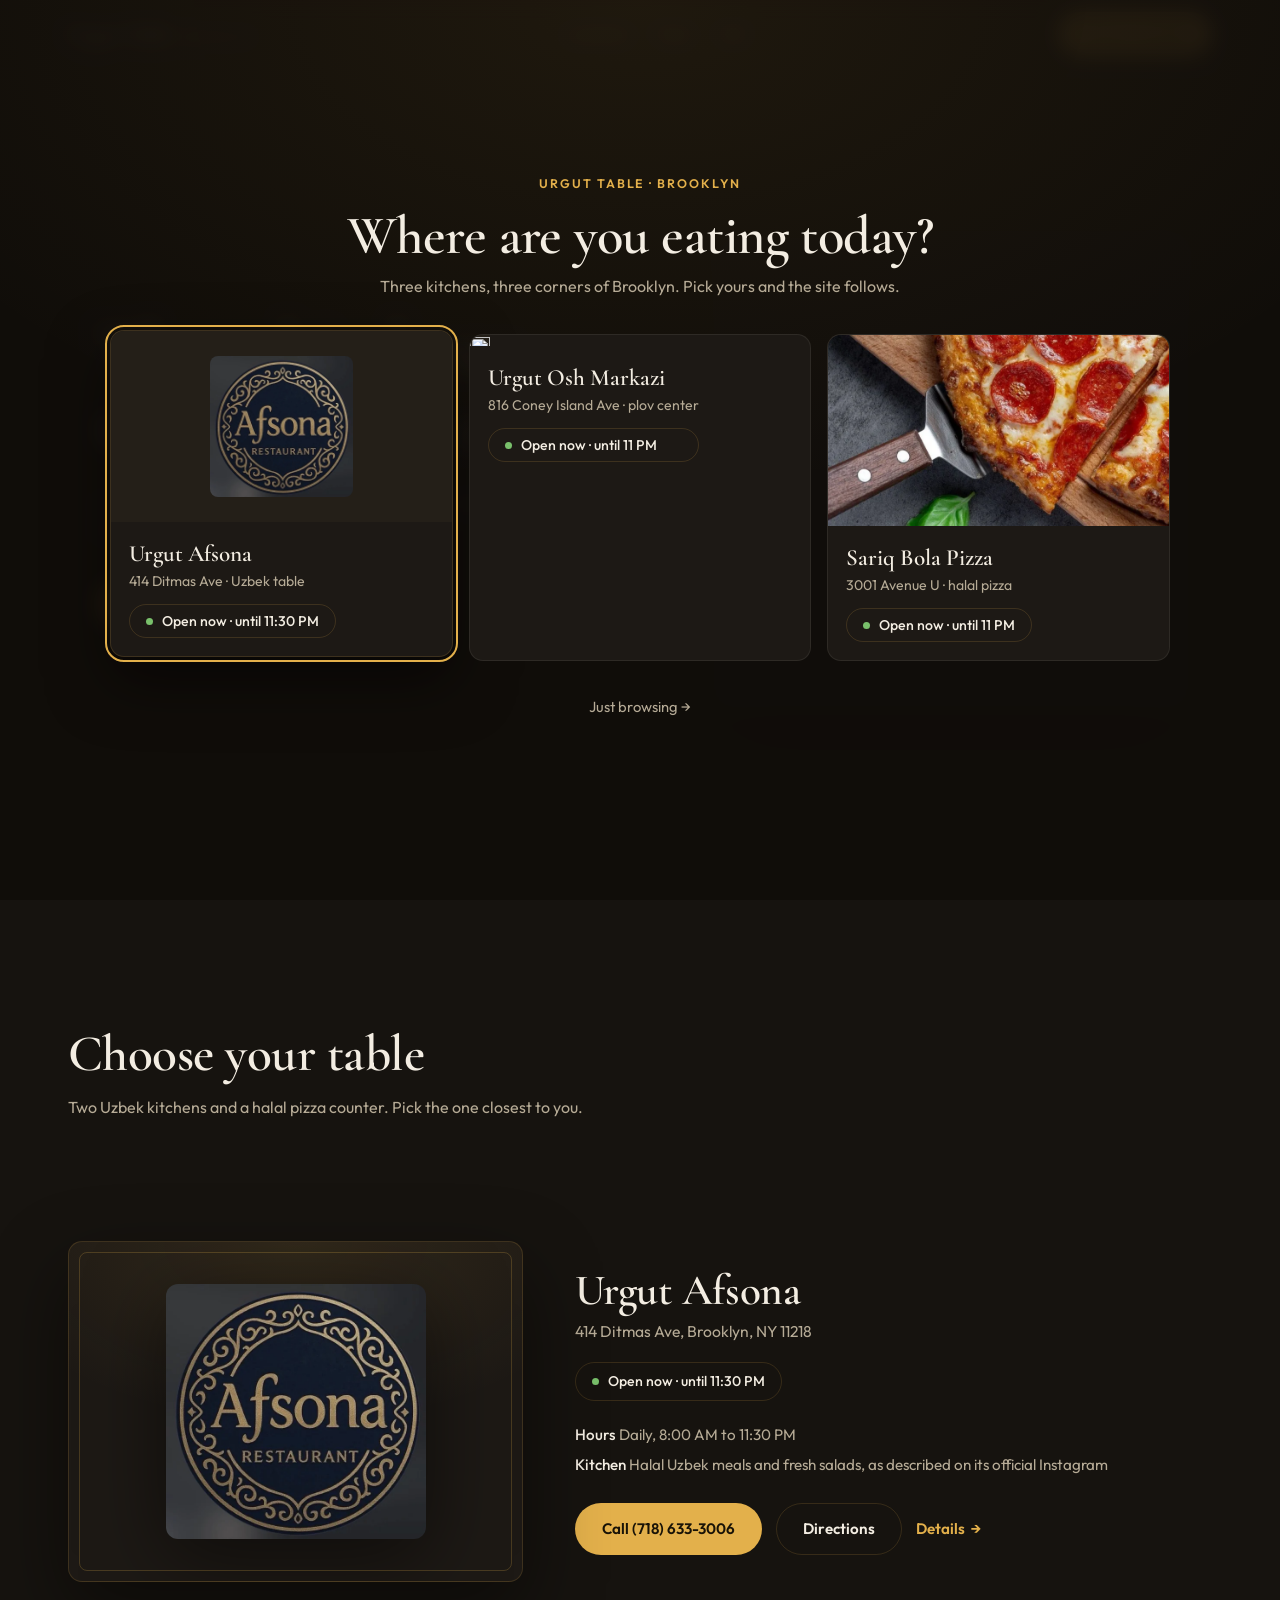
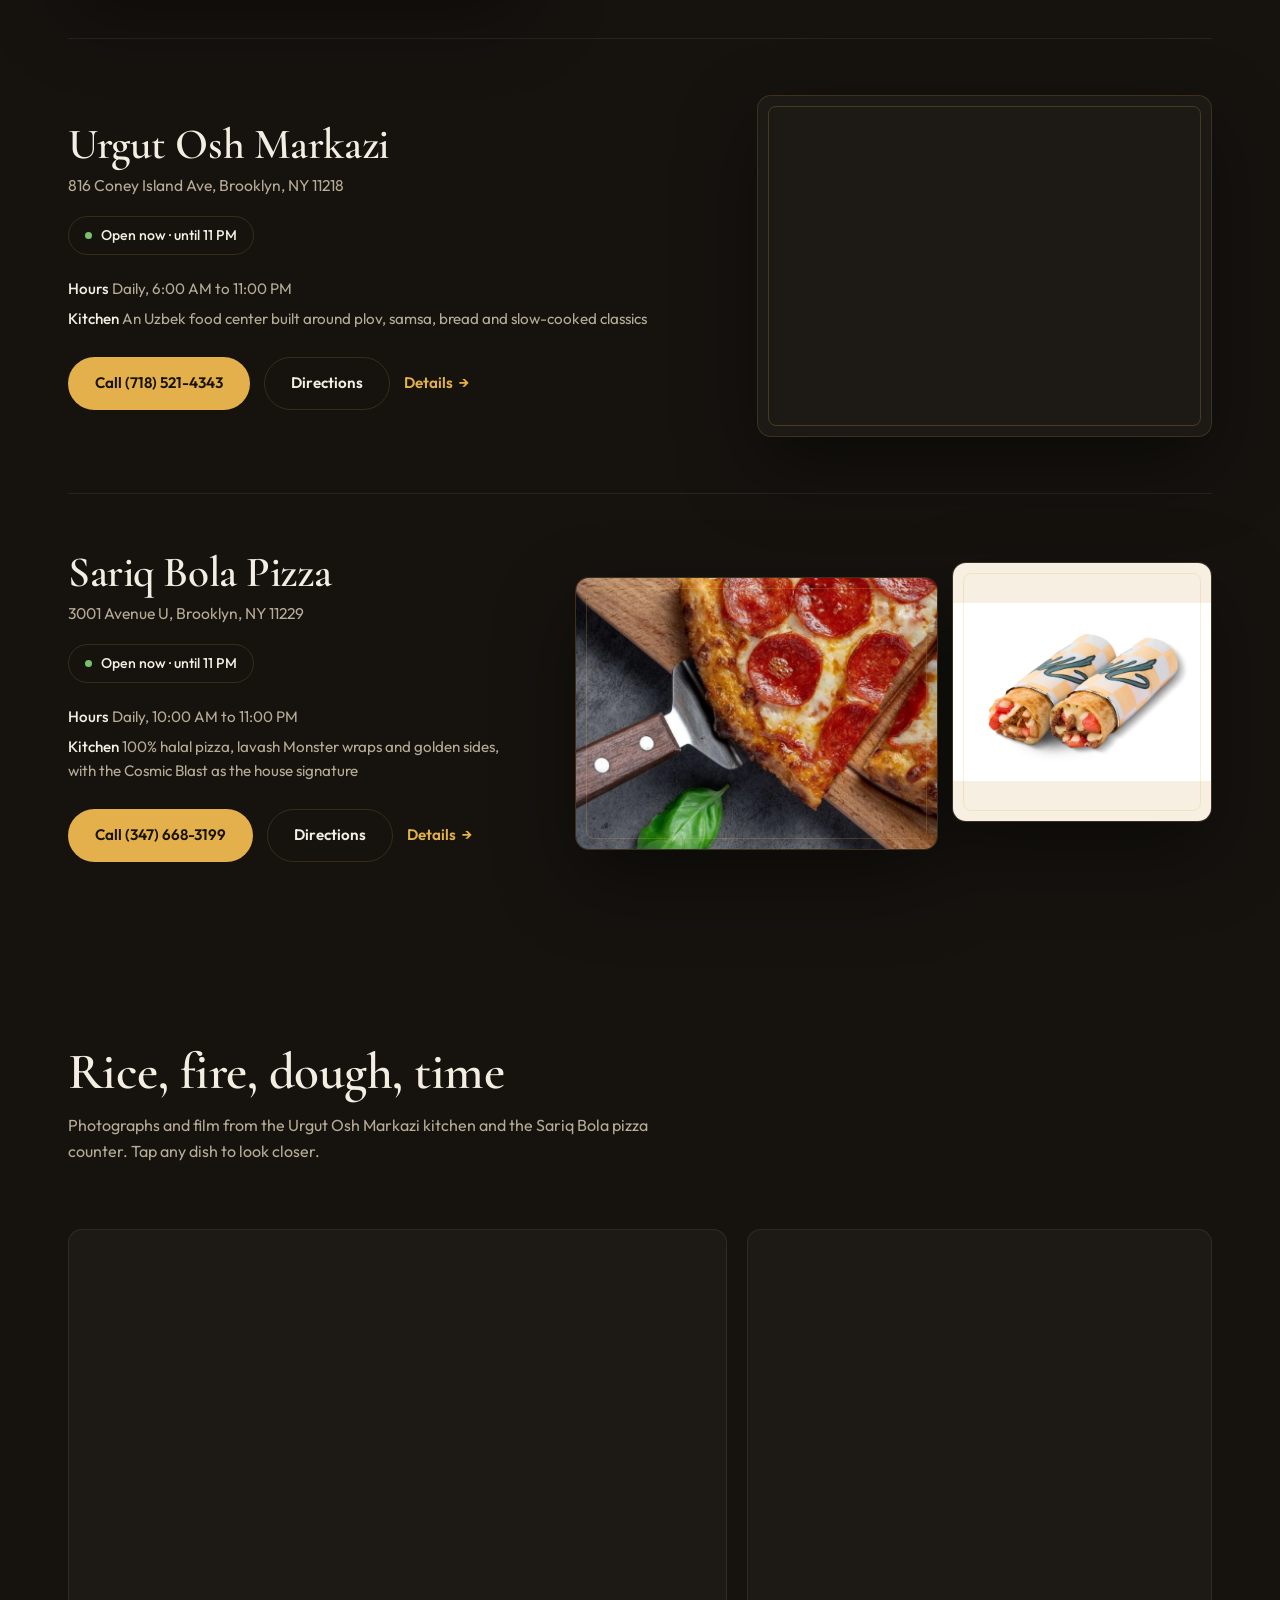
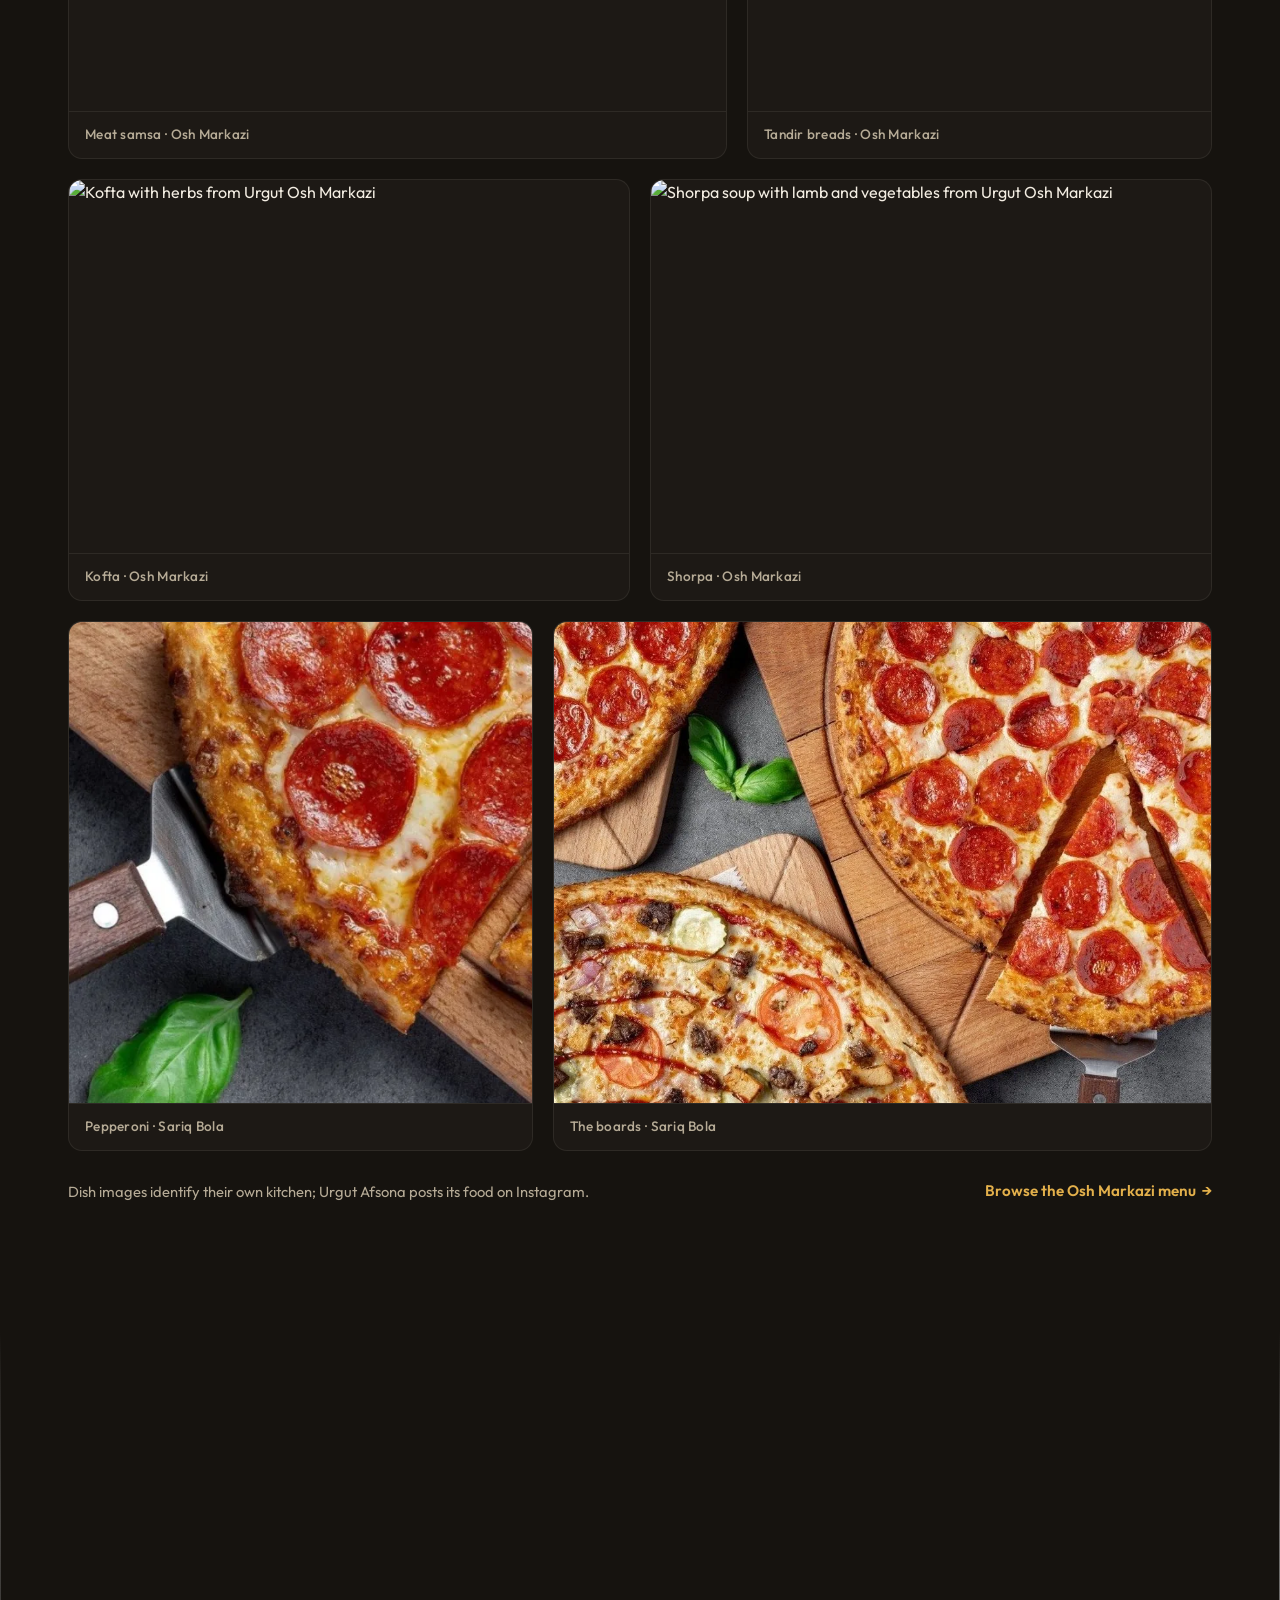
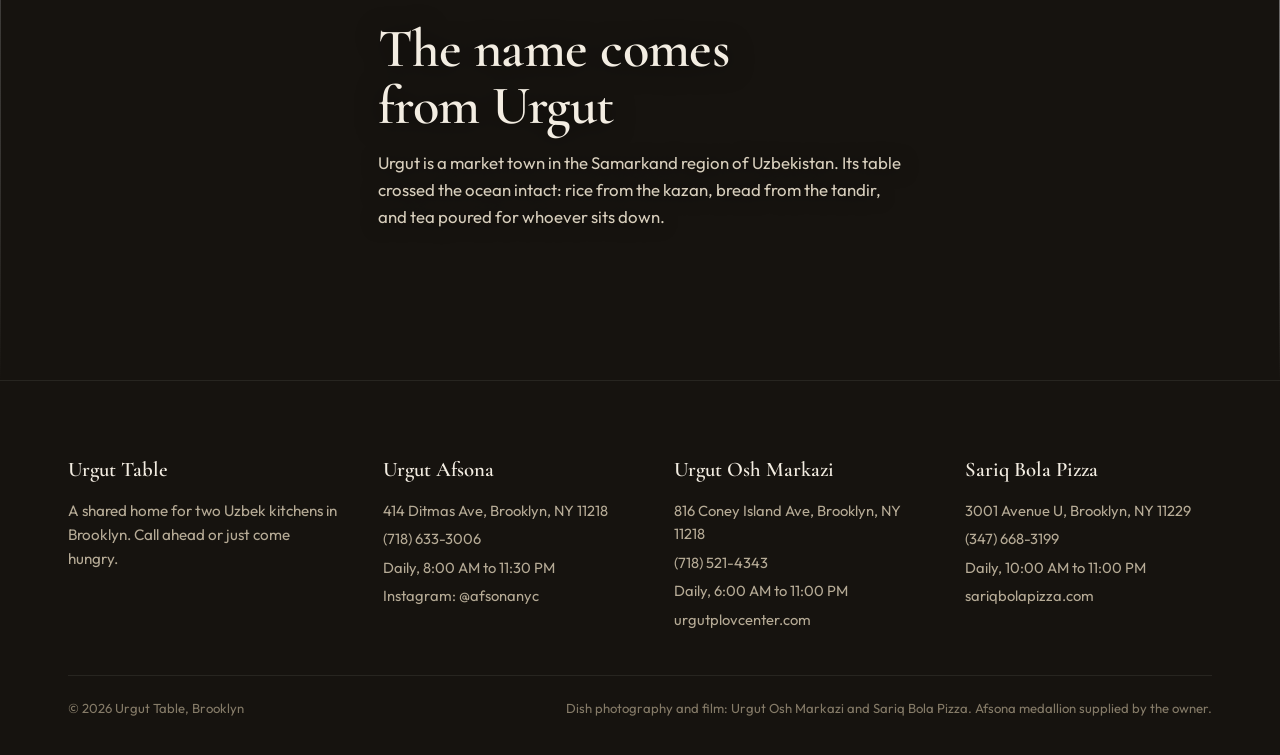
==== commit 10038fe1: "Add Sariq Bola Pizza, location gate, lightbox and more live media Third kitchen joins the table: Sar" ====
--- a/index.html
+++ b/index.html
@@ -3,26 +3,450 @@
   <head>
     <meta charset="UTF-8" />
     <meta name="viewport" content="width=device-width, initial-scale=1, viewport-fit=cover" />
-    <meta name="theme-color" content="#120f0d" />
-    <title>URGUT TABLE | Urgut Afsona + Urgut Osh Markazi in Brooklyn</title>
-    <meta name="description" content="A shared home for Urgut Afsona and Urgut Osh Markazi in Brooklyn. Choose the right location for calls, directions and official links." />
+    <meta name="theme-color" content="#16130f" />
+    <title>URGUT TABLE | Urgut Afsona, Urgut Osh Markazi + Sariq Bola Pizza in Brooklyn</title>
+    <meta name="description" content="A shared home for Urgut Afsona, Urgut Osh Markazi and Sariq Bola Pizza in Brooklyn. Real plov, samsa, tandir bread and halal pizza. Choose your location for calls, directions and menus." />
     <meta name="robots" content="index, follow" />
     <meta property="og:type" content="website" />
-    <meta property="og:title" content="URGUT TABLE · Two Brooklyn tables" />
-    <meta property="og:description" content="A shared home for Urgut Afsona + Urgut Osh Markazi in Brooklyn." />
+    <meta property="og:title" content="URGUT TABLE · Three kitchens in Brooklyn" />
+    <meta property="og:description" content="Urgut Afsona, Urgut Osh Markazi and Sariq Bola Pizza. Plov, samsa, tandir bread and halal pies, every day." />
     <meta property="og:url" content="https://urguteats.com/" />
-    <meta property="og:image" content="/media/osh-plov.webp" />
+    <meta property="og:image" content="https://urguteats.com/media/plov-1600.webp" />
+    <meta name="twitter:card" content="summary_large_image" />
     <link rel="canonical" href="https://urguteats.com/" />
-    <meta name="twitter:card" content="summary_large_image" />
     <link rel="icon" href="/favicon.svg" type="image/svg+xml" />
     <link rel="preconnect" href="https://fonts.googleapis.com" />
     <link rel="preconnect" href="https://fonts.gstatic.com" crossorigin />
-    <link href="https://fonts.googleapis.com/css2?family=DM+Sans:wght@400;500;600&family=Italiana&display=swap" rel="stylesheet" />
-    <script src="https://inkindscript.com/inkind.js" async></script>
-    <script type="module" crossorigin src="/assets/index-3gFzYtn5.js"></script>
-    <link rel="stylesheet" crossorigin href="/assets/index-DV0x2Sat.css">
+    <link href="https://fonts.googleapis.com/css2?family=Cormorant+Garamond:ital,wght@0,600;0,700;1,600&family=Outfit:wght@400;500;600&display=swap" rel="stylesheet" />
+    <link rel="preload" as="image" href="/media/plov-800.webp" />
+    <link rel="stylesheet" href="/assets/site.css" />
+    <script type="application/ld+json">
+    [
+      {
+        "@context": "https://schema.org",
+        "@type": "Restaurant",
+        "name": "Urgut Afsona",
+        "servesCuisine": "Uzbek",
+        "telephone": "+1-718-633-3006",
+        "url": "https://urguteats.com/locations/afsona/",
+        "sameAs": ["https://www.instagram.com/afsonanyc/"],
+        "address": {
+          "@type": "PostalAddress",
+          "streetAddress": "414 Ditmas Ave",
+          "addressLocality": "Brooklyn",
+          "addressRegion": "NY",
+          "postalCode": "11218",
+          "addressCountry": "US"
+        },
+        "openingHoursSpecification": [{
+          "@type": "OpeningHoursSpecification",
+          "dayOfWeek": ["Monday","Tuesday","Wednesday","Thursday","Friday","Saturday","Sunday"],
+          "opens": "08:00",
+          "closes": "23:30"
+        }]
+      },
+      {
+        "@context": "https://schema.org",
+        "@type": "Restaurant",
+        "name": "Urgut Osh Markazi",
+        "servesCuisine": "Uzbek",
+        "telephone": "+1-718-521-4343",
+        "url": "https://urguteats.com/locations/osh-markazi/",
+        "sameAs": ["https://urgutplovcenter.com/"],
+        "address": {
+          "@type": "PostalAddress",
+          "streetAddress": "816 Coney Island Ave",
+          "addressLocality": "Brooklyn",
+          "addressRegion": "NY",
+          "postalCode": "11218",
+          "addressCountry": "US"
+        },
+        "openingHoursSpecification": [{
+          "@type": "OpeningHoursSpecification",
+          "dayOfWeek": ["Monday","Tuesday","Wednesday","Thursday","Friday","Saturday","Sunday"],
+          "opens": "06:00",
+          "closes": "23:00"
+        }]
+      },
+      {
+        "@context": "https://schema.org",
+        "@type": "Restaurant",
+        "name": "Sariq Bola Pizza",
+        "servesCuisine": "Pizza",
+        "telephone": "+1-347-668-3199",
+        "url": "https://urguteats.com/locations/sariq-bola/",
+        "sameAs": ["https://sariqbolapizza.com/"],
+        "address": {
+          "@type": "PostalAddress",
+          "streetAddress": "3001 Avenue U",
+          "addressLocality": "Brooklyn",
+          "addressRegion": "NY",
+          "postalCode": "11229",
+          "addressCountry": "US"
+        },
+        "openingHoursSpecification": [{
+          "@type": "OpeningHoursSpecification",
+          "dayOfWeek": ["Monday","Tuesday","Wednesday","Thursday","Friday","Saturday","Sunday"],
+          "opens": "10:00",
+          "closes": "23:00"
+        }]
+      }
+    ]
+    </script>
   </head>
   <body>
-    <div id="root"></div>
+    <div class="gate" id="gate" role="dialog" aria-modal="true" aria-labelledby="gateTitle" hidden>
+      <div class="gate__inner">
+        <p class="gate__kicker">Urgut Table · Brooklyn</p>
+        <h2 class="gate__title" id="gateTitle">Where are you eating today?</h2>
+        <p class="gate__sub">Three kitchens, three corners of Brooklyn. Pick yours and the site follows.</p>
+        <div class="gate__choices">
+          <button type="button" class="gate-card" data-loc="afsona">
+            <span class="gate-card__media gate-card__media--mark" aria-hidden="true">
+              <img src="/media/afsona-mark.webp" alt="" width="600" height="588" loading="lazy" />
+            </span>
+            <span class="gate-card__body">
+              <span class="gate-card__name">Urgut Afsona</span>
+              <span class="gate-card__street">414 Ditmas Ave · Uzbek table</span>
+              <span class="status" data-open="480" data-close="1410" data-until="11:30 PM" data-from="8 AM"><i aria-hidden="true"></i><span>Daily, 8 AM to 11:30 PM</span></span>
+            </span>
+            <span class="gate-card__line" aria-hidden="true"></span>
+          </button>
+          <button type="button" class="gate-card" data-loc="osh-markazi">
+            <span class="gate-card__media" aria-hidden="true">
+              <img src="/media/kazan-800.webp" alt="" width="800" height="803" loading="lazy" />
+            </span>
+            <span class="gate-card__body">
+              <span class="gate-card__name">Urgut Osh Markazi</span>
+              <span class="gate-card__street">816 Coney Island Ave · plov center</span>
+              <span class="status" data-open="360" data-close="1380" data-until="11 PM" data-from="6 AM"><i aria-hidden="true"></i><span>Daily, 6 AM to 11 PM</span></span>
+            </span>
+            <span class="gate-card__line" aria-hidden="true"></span>
+          </button>
+          <button type="button" class="gate-card" data-loc="sariq-bola">
+            <span class="gate-card__media" aria-hidden="true">
+              <img src="/media/sariq-pizza-800.webp" alt="" width="800" height="552" loading="lazy" />
+            </span>
+            <span class="gate-card__body">
+              <span class="gate-card__name">Sariq Bola Pizza</span>
+              <span class="gate-card__street">3001 Avenue U · halal pizza</span>
+              <span class="status" data-open="600" data-close="1380" data-until="11 PM" data-from="10 AM"><i aria-hidden="true"></i><span>Daily, 10 AM to 11 PM</span></span>
+            </span>
+            <span class="gate-card__line" aria-hidden="true"></span>
+          </button>
+        </div>
+        <button type="button" class="gate__skip">Just browsing<span aria-hidden="true"> &rarr;</span></button>
+      </div>
+    </div>
+
+    <header class="site-head">
+      <div class="shell site-head__row">
+        <a class="brand" href="/">Urgut Table <small>Brooklyn</small></a>
+        <nav aria-label="Site">
+          <a href="#locations">Locations</a>
+          <a href="#food">Food</a>
+          <a href="#visit">Visit</a>
+        </nav>
+        <div style="display: flex; align-items: center; gap: 10px;">
+          <button type="button" class="head-chip" id="headChip" data-open-gate aria-label="Change your location">
+            <svg viewBox="0 0 24 24" width="15" height="15" fill="none" stroke="currentColor" stroke-width="2" stroke-linecap="round" stroke-linejoin="round" aria-hidden="true"><path d="M20 10c0 6-8 12-8 12s-8-6-8-12a8 8 0 0 1 16 0Z"/><circle cx="12" cy="10" r="3"/></svg>
+            <span></span>
+          </button>
+          <a class="btn btn--gold btn--small" id="headCta" href="#locations" data-open-gate>Choose a location</a>
+        </div>
+      </div>
+    </header>
+
+    <main>
+      <section class="hero">
+        <div class="shell hero__grid">
+          <div data-hero-copy>
+            <h1>Three kitchens.<br />One Brooklyn <em>table</em>.</h1>
+            <p class="hero__sub">
+              Urgut Afsona and Urgut Osh Markazi with the Uzbek classics, and
+              Sariq Bola Pizza on Avenue U. Every day.
+            </p>
+            <div class="hero__cta">
+              <a class="btn btn--gold" href="#locations" data-open-gate>Choose a location</a>
+              <a class="btn btn--line" href="#food">See the food</a>
+            </div>
+          </div>
+          <div class="frame" data-hero-frame>
+            <video
+              data-ambient
+              autoplay
+              muted
+              loop
+              playsinline
+              preload="metadata"
+              poster="/media/plov-800.webp"
+              width="768" height="768"
+              aria-label="Plov with braised beef, steaming in its plate, filmed from a photograph by Urgut Osh Markazi">
+              <source src="/media/loop-plov.mp4" type="video/mp4" />
+            </video>
+          </div>
+        </div>
+      </section>
+
+      <section class="section" id="locations">
+        <div class="shell">
+          <div class="section__head" data-reveal>
+            <h2>Choose your table</h2>
+            <p>Two Uzbek kitchens and a halal pizza counter. Pick the one closest to you.</p>
+          </div>
+
+          <article class="loc-row" id="loc-afsona" data-reveal>
+            <div class="loc-row__media">
+              <div class="frame frame--mark">
+                <img src="/media/afsona-mark.webp" alt="Urgut Afsona gold medallion mark, supplied by the owner" width="600" height="588" loading="lazy" />
+              </div>
+            </div>
+            <div>
+              <h3>Urgut Afsona</h3>
+              <p class="loc-row__street">414 Ditmas Ave, Brooklyn, NY 11218</p>
+              <p class="status" data-open="480" data-close="1410" data-until="11:30 PM" data-from="8 AM"><i aria-hidden="true"></i><span>Daily · 8 AM to 11:30 PM</span></p>
+              <div class="loc-row__facts">
+                <p><strong>Hours</strong> Daily, 8:00 AM to 11:30 PM</p>
+                <p><strong>Kitchen</strong> Halal Uzbek meals and fresh salads, as described on its official Instagram</p>
+              </div>
+              <div class="loc-row__actions">
+                <a class="btn btn--gold" href="tel:+17186333006">Call (718) 633-3006</a>
+                <a class="btn btn--line" href="https://www.google.com/maps/search/?api=1&amp;query=Urgut%20Afsona%2C%20414%20Ditmas%20Ave%2C%20Brooklyn%2C%20NY%2011218" target="_blank" rel="noopener">Directions</a>
+                <a class="text-link" href="/locations/afsona/">Details<span aria-hidden="true">&rarr;</span></a>
+              </div>
+            </div>
+          </article>
+
+          <article class="loc-row loc-row--flip" id="loc-osh-markazi" data-reveal>
+            <div>
+              <h3>Urgut Osh Markazi</h3>
+              <p class="loc-row__street">816 Coney Island Ave, Brooklyn, NY 11218</p>
+              <p class="status" data-open="360" data-close="1380" data-until="11 PM" data-from="6 AM"><i aria-hidden="true"></i><span>Daily · 6 AM to 11 PM</span></p>
+              <div class="loc-row__facts">
+                <p><strong>Hours</strong> Daily, 6:00 AM to 11:00 PM</p>
+                <p><strong>Kitchen</strong> An Uzbek food center built around plov, samsa, bread and slow-cooked classics</p>
+              </div>
+              <div class="loc-row__actions">
+                <a class="btn btn--gold" href="tel:+17185214343">Call (718) 521-4343</a>
+                <a class="btn btn--line" href="https://www.google.com/maps/search/?api=1&amp;query=Urgut%20Osh%20Markazi%2C%20816%20Coney%20Island%20Ave%2C%20Brooklyn%2C%20NY%2011218" target="_blank" rel="noopener">Directions</a>
+                <a class="text-link" href="/locations/osh-markazi/">Details<span aria-hidden="true">&rarr;</span></a>
+              </div>
+            </div>
+            <div class="loc-row__media">
+              <div class="frame">
+                <video
+                  data-ambient
+                  autoplay
+                  muted
+                  loop
+                  playsinline
+                  preload="metadata"
+                  poster="/media/kazan-800.webp"
+                  width="768" height="768"
+                  aria-label="Kazan kebab with golden potatoes and onions, steaming, filmed from a photograph by Urgut Osh Markazi">
+                  <source src="/media/loop-kazan.mp4" type="video/mp4" />
+                </video>
+              </div>
+            </div>
+          </article>
+
+          <article class="loc-row loc-row--wide" id="loc-sariq-bola" data-reveal>
+            <div>
+              <h3>Sariq Bola Pizza</h3>
+              <p class="loc-row__street">3001 Avenue U, Brooklyn, NY 11229</p>
+              <p class="status" data-open="600" data-close="1380" data-until="11 PM" data-from="10 AM"><i aria-hidden="true"></i><span>Daily · 10 AM to 11 PM</span></p>
+              <div class="loc-row__facts">
+                <p><strong>Hours</strong> Daily, 10:00 AM to 11:00 PM</p>
+                <p><strong>Kitchen</strong> 100% halal pizza, lavash Monster wraps and golden sides, with the Cosmic Blast as the house signature</p>
+              </div>
+              <div class="loc-row__actions">
+                <a class="btn btn--gold" href="tel:+13476683199">Call (347) 668-3199</a>
+                <a class="btn btn--line" href="https://www.google.com/maps/search/?api=1&amp;query=Sariq%20Bola%20Pizza%2C%203001%20Avenue%20U%2C%20Brooklyn%2C%20NY%2011229" target="_blank" rel="noopener">Directions</a>
+                <a class="text-link" href="/locations/sariq-bola/">Details<span aria-hidden="true">&rarr;</span></a>
+              </div>
+            </div>
+            <div class="loc-row__media media-duo">
+              <div class="frame">
+                <video
+                  data-ambient
+                  autoplay
+                  muted
+                  loop
+                  playsinline
+                  preload="metadata"
+                  poster="/media/sariq-pizza-800.webp"
+                  width="1114" height="768"
+                  aria-label="Pepperoni pizza on a wooden board, steaming, filmed from a photograph by Sariq Bola Pizza">
+                  <source src="/media/loop-pizza.mp4" type="video/mp4" />
+                </video>
+              </div>
+              <div class="frame frame--tile">
+                <img src="/media/sariq-wraps-1344.webp" alt="Two Monster lavash wraps in checkered paper from Sariq Bola Pizza" width="1344" height="926" loading="lazy" />
+              </div>
+            </div>
+          </article>
+        </div>
+      </section>
+
+      <section class="section" id="food" style="padding-top: 0;">
+        <div class="shell">
+          <div class="section__head" data-reveal>
+            <h2>Rice, fire, dough, time</h2>
+            <p>Photographs and film from the Urgut Osh Markazi kitchen and the Sariq Bola pizza counter. Tap any dish to look closer.</p>
+          </div>
+          <div class="bento" data-reveal-group>
+            <figure class="bento__cell bento__cell--w7">
+              <div class="bento__media">
+                <video
+                  data-ambient
+                  autoplay
+                  muted
+                  loop
+                  playsinline
+                  preload="metadata"
+                  poster="/media/samsa-800.webp"
+                  width="2242" height="1542"
+                  aria-label="Golden meat samsa pastries, steaming, filmed from a photograph by Urgut Osh Markazi">
+                  <source src="/media/loop-samsa.mp4" type="video/mp4" />
+                </video>
+              </div>
+              <figcaption>Meat samsa · Osh Markazi</figcaption>
+            </figure>
+            <figure class="bento__cell bento__cell--w5">
+              <div class="bento__media">
+                <video
+                  data-ambient
+                  autoplay
+                  muted
+                  loop
+                  playsinline
+                  preload="metadata"
+                  poster="/media/bread-800.webp"
+                  width="1140" height="768"
+                  aria-label="Freshly baked tandir breads, steaming, filmed from a photograph by Urgut Osh Markazi">
+                  <source src="/media/loop-bread.mp4" type="video/mp4" />
+                </video>
+              </div>
+              <figcaption>Tandir breads · Osh Markazi</figcaption>
+            </figure>
+            <figure class="bento__cell bento__cell--w6">
+              <div class="bento__media">
+                <img src="/media/kofte-1600.webp" alt="Kofta with herbs from Urgut Osh Markazi" width="1600" height="1613" loading="lazy" />
+              </div>
+              <figcaption>Kofta · Osh Markazi</figcaption>
+            </figure>
+            <figure class="bento__cell bento__cell--w6">
+              <div class="bento__media">
+                <img src="/media/shorba-1600.webp" alt="Shorpa soup with lamb and vegetables from Urgut Osh Markazi" width="1600" height="1611" loading="lazy" />
+              </div>
+              <figcaption>Shorpa · Osh Markazi</figcaption>
+            </figure>
+            <figure class="bento__cell bento__cell--w5">
+              <div class="bento__media">
+                <video
+                  data-ambient
+                  autoplay
+                  muted
+                  loop
+                  playsinline
+                  preload="metadata"
+                  poster="/media/sariq-pizza-800.webp"
+                  width="1114" height="768"
+                  aria-label="Pepperoni pizza on a wooden board, steaming, filmed from a photograph by Sariq Bola Pizza">
+                  <source src="/media/loop-pizza.mp4" type="video/mp4" />
+                </video>
+              </div>
+              <figcaption>Pepperoni · Sariq Bola</figcaption>
+            </figure>
+            <figure class="bento__cell bento__cell--w7">
+              <div class="bento__media">
+                <img src="/media/sariq-pizzas-1000.webp" alt="Three pizzas on wooden boards from Sariq Bola Pizza" width="1017" height="1018" loading="lazy" />
+              </div>
+              <figcaption>The boards · Sariq Bola</figcaption>
+            </figure>
+          </div>
+          <div class="food__note" data-reveal>
+            <p>Dish images identify their own kitchen; Urgut Afsona posts its food on Instagram.</p>
+            <a class="text-link" href="https://urgutplovcenter.com/menu" target="_blank" rel="noopener">Browse the Osh Markazi menu<span aria-hidden="true">&rarr;</span></a>
+          </div>
+        </div>
+      </section>
+
+      <section class="heritage" id="heritage">
+        <div class="heritage__bg" aria-hidden="true">
+          <img src="/media/registan-2400.webp" srcset="/media/registan-1200.webp 1200w, /media/registan-2400.webp 2400w" sizes="100vw" alt="" width="2400" height="1600" loading="lazy" />
+        </div>
+        <div class="shell heritage__copy" data-reveal>
+          <h2>The name comes from Urgut</h2>
+          <p>
+            Urgut is a market town in the Samarkand region of Uzbekistan. Its table
+            crossed the ocean intact: rice from the kazan, bread from the tandir,
+            and tea poured for whoever sits down.
+          </p>
+        </div>
+      </section>
+    </main>
+
+    <footer class="site-foot" id="visit">
+      <div class="shell">
+        <div class="site-foot__grid">
+          <div>
+            <h4>Urgut Table</h4>
+            <p class="site-foot__brandline">A shared home for two Uzbek kitchens in Brooklyn. Call ahead or just come hungry.</p>
+          </div>
+          <div>
+            <h4>Urgut Afsona</h4>
+            <address>
+              <a href="https://www.google.com/maps/search/?api=1&amp;query=Urgut%20Afsona%2C%20414%20Ditmas%20Ave%2C%20Brooklyn%2C%20NY%2011218" target="_blank" rel="noopener">414 Ditmas Ave, Brooklyn, NY 11218</a>
+              <a href="tel:+17186333006">(718) 633-3006</a>
+              <span>Daily, 8:00 AM to 11:30 PM</span>
+              <a href="https://www.instagram.com/afsonanyc/" target="_blank" rel="noopener">Instagram: @afsonanyc</a>
+            </address>
+          </div>
+          <div>
+            <h4>Urgut Osh Markazi</h4>
+            <address>
+              <a href="https://www.google.com/maps/search/?api=1&amp;query=Urgut%20Osh%20Markazi%2C%20816%20Coney%20Island%20Ave%2C%20Brooklyn%2C%20NY%2011218" target="_blank" rel="noopener">816 Coney Island Ave, Brooklyn, NY 11218</a>
+              <a href="tel:+17185214343">(718) 521-4343</a>
+              <span>Daily, 6:00 AM to 11:00 PM</span>
+              <a href="https://urgutplovcenter.com/menu" target="_blank" rel="noopener">urgutplovcenter.com</a>
+            </address>
+          </div>
+          <div>
+            <h4>Sariq Bola Pizza</h4>
+            <address>
+              <a href="https://www.google.com/maps/search/?api=1&amp;query=Sariq%20Bola%20Pizza%2C%203001%20Avenue%20U%2C%20Brooklyn%2C%20NY%2011229" target="_blank" rel="noopener">3001 Avenue U, Brooklyn, NY 11229</a>
+              <a href="tel:+13476683199">(347) 668-3199</a>
+              <span>Daily, 10:00 AM to 11:00 PM</span>
+              <a href="https://sariqbolapizza.com" target="_blank" rel="noopener">sariqbolapizza.com</a>
+            </address>
+          </div>
+        </div>
+        <div class="site-foot__meta">
+          <p>&copy; 2026 Urgut Table, Brooklyn</p>
+          <p>Dish photography and film: Urgut Osh Markazi and Sariq Bola Pizza. Afsona medallion supplied by the owner.</p>
+        </div>
+      </div>
+    </footer>
+
+    <div class="lightbox" id="lightbox" role="dialog" aria-modal="true" aria-label="Dish viewer" hidden>
+      <figure>
+        <div class="lightbox__media"></div>
+        <figcaption></figcaption>
+      </figure>
+      <button type="button" class="lightbox__btn lightbox__btn--prev" aria-label="Previous dish">
+        <svg viewBox="0 0 24 24" width="18" height="18" fill="none" stroke="currentColor" stroke-width="2.4" stroke-linecap="round" stroke-linejoin="round" aria-hidden="true"><path d="m15 18-6-6 6-6"/></svg>
+      </button>
+      <button type="button" class="lightbox__btn lightbox__btn--next" aria-label="Next dish">
+        <svg viewBox="0 0 24 24" width="18" height="18" fill="none" stroke="currentColor" stroke-width="2.4" stroke-linecap="round" stroke-linejoin="round" aria-hidden="true"><path d="m9 6 6 6-6 6"/></svg>
+      </button>
+      <button type="button" class="lightbox__btn lightbox__btn--close" aria-label="Close viewer">
+        <svg viewBox="0 0 24 24" width="18" height="18" fill="none" stroke="currentColor" stroke-width="2.4" stroke-linecap="round" aria-hidden="true"><path d="M6 6l12 12M18 6 6 18"/></svg>
+      </button>
+    </div>
+
+    <script src="/assets/vendor/gsap.min.js" defer></script>
+    <script src="/assets/vendor/ScrollTrigger.min.js" defer></script>
+    <script src="/assets/site.js" defer></script>
   </body>
 </html>
--- a/assets/site.css
+++ b/assets/site.css
@@ -0,0 +1,689 @@
+/* URGUT TABLE · urguteats.com
+   Dark heritage-photographic language. One accent: saffron gold (both restaurant
+   marks are gold). Shape rule: surfaces and images 14px, interactive pills. */
+
+:root {
+  --ink: #16130f;
+  --ink-2: #1d1915;
+  --ink-3: #241f18;
+  --line: rgba(227, 176, 75, 0.16);
+  --line-soft: rgba(243, 237, 226, 0.08);
+  --text: #f3ede2;
+  --text-dim: #b6ab96;
+  --gold: #e3b04b;
+  --gold-deep: #8a6a2d;
+  --radius: 14px;
+  --shell: 1240px;
+  --font-display: "Cormorant Garamond", "Times New Roman", serif;
+  --font-body: "Outfit", "Avenir Next", "Helvetica Neue", sans-serif;
+  --ease-out: cubic-bezier(0.16, 1, 0.3, 1);
+}
+
+* { margin: 0; padding: 0; box-sizing: border-box; }
+
+html { scroll-behavior: smooth; }
+@media (prefers-reduced-motion: reduce) { html { scroll-behavior: auto; } }
+
+body {
+  background: var(--ink);
+  color: var(--text);
+  font-family: var(--font-body);
+  font-size: 1rem;
+  line-height: 1.6;
+  -webkit-font-smoothing: antialiased;
+  overflow-x: clip;
+}
+
+img, video { display: block; max-width: 100%; }
+
+a { color: inherit; }
+
+.shell { max-width: var(--shell); margin-inline: auto; padding-inline: clamp(20px, 4vw, 48px); }
+
+h1, h2, h3 {
+  font-family: var(--font-display);
+  font-weight: 600;
+  line-height: 1.04;
+  letter-spacing: -0.01em;
+  text-wrap: balance;
+}
+
+::selection { background: rgba(227, 176, 75, 0.28); }
+
+:focus-visible {
+  outline: 2px solid var(--gold);
+  outline-offset: 3px;
+  border-radius: 4px;
+}
+
+/* ---------- header ---------- */
+
+.site-head {
+  position: fixed;
+  inset: 0 0 auto 0;
+  z-index: 40;
+  transition: background 0.35s var(--ease-out), border-color 0.35s var(--ease-out);
+  border-bottom: 1px solid transparent;
+}
+.site-head.scrolled {
+  background: rgba(22, 19, 15, 0.82);
+  -webkit-backdrop-filter: blur(14px);
+  backdrop-filter: blur(14px);
+  border-bottom-color: var(--line-soft);
+}
+.site-head__row {
+  display: flex;
+  align-items: center;
+  justify-content: space-between;
+  gap: 24px;
+  height: 68px;
+}
+.brand {
+  font-family: var(--font-display);
+  font-size: 1.35rem;
+  font-weight: 700;
+  text-decoration: none;
+  letter-spacing: 0.01em;
+  display: flex;
+  align-items: baseline;
+  gap: 10px;
+  white-space: nowrap;
+}
+.brand small {
+  font-family: var(--font-body);
+  font-size: 0.68rem;
+  font-weight: 500;
+  letter-spacing: 0.14em;
+  text-transform: uppercase;
+  color: var(--text-dim);
+}
+.site-head nav {
+  display: flex;
+  gap: 28px;
+  font-size: 0.92rem;
+  font-weight: 500;
+}
+.site-head nav a {
+  text-decoration: none;
+  color: var(--text-dim);
+  transition: color 0.2s;
+}
+.site-head nav a:hover { color: var(--text); }
+
+/* ---------- buttons ---------- */
+
+.btn {
+  display: inline-flex;
+  align-items: center;
+  justify-content: center;
+  gap: 8px;
+  white-space: nowrap;
+  border-radius: 999px;
+  padding: 13px 26px;
+  font-family: var(--font-body);
+  font-size: 0.95rem;
+  font-weight: 600;
+  text-decoration: none;
+  cursor: pointer;
+  border: 1px solid transparent;
+  transition: transform 0.18s var(--ease-out), background 0.2s, border-color 0.2s, color 0.2s;
+}
+.btn:active { transform: scale(0.97); }
+.btn--gold { background: var(--gold); color: #191307; }
+.btn--gold:hover { background: #edc06a; }
+.btn--line { border-color: var(--line); color: var(--text); background: transparent; }
+.btn--line:hover { border-color: var(--gold); color: var(--gold); }
+.btn--small { padding: 10px 20px; font-size: 0.88rem; }
+.btn svg { flex: none; }
+
+.text-link {
+  display: inline-flex;
+  align-items: center;
+  gap: 6px;
+  color: var(--gold);
+  font-weight: 600;
+  font-size: 0.95rem;
+  text-decoration: none;
+  border-bottom: 1px solid transparent;
+  transition: border-color 0.2s;
+}
+.text-link:hover { border-bottom-color: var(--gold); }
+
+/* ---------- hero ---------- */
+
+.hero {
+  min-height: 100dvh;
+  display: grid;
+  align-items: center;
+  padding-top: 92px;
+  padding-bottom: 48px;
+}
+.hero__grid {
+  display: grid;
+  grid-template-columns: minmax(0, 6fr) minmax(0, 5fr);
+  gap: clamp(32px, 5vw, 72px);
+  align-items: center;
+}
+.hero h1 {
+  font-size: clamp(2.6rem, 6vw, 4.6rem);
+  margin-bottom: 22px;
+}
+.hero h1 em { font-style: italic; color: var(--gold); }
+.hero__sub {
+  color: var(--text-dim);
+  max-width: 46ch;
+  margin-bottom: 34px;
+  font-size: 1.06rem;
+}
+.hero__cta { display: flex; flex-wrap: wrap; gap: 14px; }
+
+.frame {
+  position: relative;
+  border-radius: var(--radius);
+  overflow: hidden;
+  border: 1px solid var(--line);
+  background: var(--ink-2);
+  box-shadow: 0 30px 80px rgba(0, 0, 0, 0.45);
+}
+.frame::after {
+  content: "";
+  position: absolute;
+  inset: 10px;
+  border: 1px solid rgba(227, 176, 75, 0.22);
+  border-radius: calc(var(--radius) - 6px);
+  pointer-events: none;
+}
+.frame img, .frame video {
+  width: 100%;
+  height: 100%;
+  object-fit: cover;
+  aspect-ratio: 1 / 1;
+}
+.hero .frame { max-width: 560px; justify-self: end; width: 100%; }
+
+/* ---------- section scaffolding ---------- */
+
+.section { padding-block: clamp(72px, 10vw, 128px); }
+.section__head { max-width: 640px; margin-bottom: clamp(36px, 5vw, 64px); }
+.section__head h2 { font-size: clamp(2rem, 4.4vw, 3.2rem); margin-bottom: 14px; }
+.section__head p { color: var(--text-dim); }
+
+/* ---------- locations ---------- */
+
+.loc-row {
+  display: grid;
+  grid-template-columns: minmax(0, 5fr) minmax(0, 7fr);
+  gap: clamp(24px, 4vw, 56px);
+  align-items: center;
+  padding-block: clamp(36px, 5vw, 56px);
+}
+.loc-row + .loc-row { border-top: 1px solid var(--line-soft); }
+.loc-row--flip { grid-template-columns: minmax(0, 7fr) minmax(0, 5fr); }
+.loc-row--flip .loc-row__media { order: 2; }
+.loc-row__media .frame img, .loc-row__media .frame video { aspect-ratio: 4 / 3; }
+.loc-row__media .frame--mark {
+  display: grid;
+  place-items: center;
+  aspect-ratio: 4 / 3;
+  background:
+    radial-gradient(120% 90% at 50% 0%, rgba(227, 176, 75, 0.1), transparent 60%),
+    var(--ink-2);
+}
+.loc-row__media .frame--mark img {
+  width: min(58%, 260px);
+  height: auto;
+  aspect-ratio: auto;
+  object-fit: contain;
+  border-radius: 12px;
+  filter: drop-shadow(0 18px 40px rgba(0, 0, 0, 0.5));
+}
+.loc-row h3 {
+  font-size: clamp(1.9rem, 3.4vw, 2.7rem);
+  margin-bottom: 6px;
+}
+.loc-row__street {
+  color: var(--text-dim);
+  font-size: 0.98rem;
+  margin-bottom: 18px;
+}
+.status {
+  display: inline-flex;
+  align-items: center;
+  gap: 9px;
+  font-size: 0.88rem;
+  font-weight: 500;
+  border: 1px solid var(--line-soft);
+  border-radius: 999px;
+  padding: 7px 16px;
+  margin-bottom: 22px;
+  color: var(--text-dim);
+}
+.status i {
+  width: 7px;
+  height: 7px;
+  border-radius: 50%;
+  background: #7f7668;
+}
+.status.open { color: var(--text); border-color: var(--line); }
+.status.open i { background: #79c06b; }
+.loc-row__facts {
+  display: grid;
+  gap: 6px;
+  margin-bottom: 26px;
+  color: var(--text-dim);
+  font-size: 0.95rem;
+}
+.loc-row__facts strong { color: var(--text); font-weight: 500; }
+.loc-row__actions { display: flex; flex-wrap: wrap; align-items: center; gap: 14px; }
+
+/* ---------- food bento ---------- */
+
+.bento {
+  display: grid;
+  grid-template-columns: repeat(12, 1fr);
+  gap: clamp(12px, 1.6vw, 20px);
+}
+.bento__cell {
+  border-radius: var(--radius);
+  overflow: hidden;
+  border: 1px solid var(--line-soft);
+  background: var(--ink-2);
+  display: flex;
+  flex-direction: column;
+}
+.bento__cell .bento__media { flex: 1; overflow: hidden; }
+.bento__cell img, .bento__cell video {
+  width: 100%;
+  height: 100%;
+  object-fit: cover;
+  transition: transform 0.8s var(--ease-out);
+}
+.bento__cell:hover img, .bento__cell:hover video { transform: scale(1.035); }
+.bento__cell figcaption {
+  padding: 12px 16px;
+  font-size: 0.85rem;
+  font-weight: 500;
+  letter-spacing: 0.02em;
+  color: var(--text-dim);
+  border-top: 1px solid var(--line-soft);
+}
+.bento__cell--w7 { grid-column: span 7; }
+.bento__cell--w5 { grid-column: span 5; }
+.bento__cell--w6 { grid-column: span 6; }
+.bento__cell--w7 .bento__media, .bento__cell--w6 .bento__media { aspect-ratio: 3 / 2; }
+.bento__cell--w5 .bento__media { aspect-ratio: 1 / 1.04; }
+.food__note {
+  margin-top: 28px;
+  display: flex;
+  flex-wrap: wrap;
+  align-items: center;
+  justify-content: space-between;
+  gap: 16px;
+  color: var(--text-dim);
+  font-size: 0.92rem;
+}
+
+/* ---------- heritage ---------- */
+
+.heritage {
+  position: relative;
+  overflow: hidden;
+  min-height: 72vh;
+  display: grid;
+  align-items: end;
+}
+.heritage__bg {
+  position: absolute;
+  inset: -18% 0;
+  z-index: 0;
+}
+.heritage__bg img {
+  width: 100%;
+  height: 100%;
+  object-fit: cover;
+  filter: saturate(0.68) brightness(0.82);
+}
+.heritage::before {
+  content: "";
+  position: absolute;
+  inset: 0;
+  z-index: 1;
+  background:
+    radial-gradient(90% 120% at 22% 60%, rgba(22, 19, 15, 0.82) 0%, rgba(22, 19, 15, 0.45) 45%, rgba(22, 19, 15, 0.12) 75%),
+    linear-gradient(180deg, var(--ink) 0%, rgba(22, 19, 15, 0.25) 30%, rgba(22, 19, 15, 0.35) 65%, var(--ink) 100%);
+}
+.heritage__copy {
+  position: relative;
+  z-index: 2;
+  padding-block: clamp(80px, 12vw, 150px);
+  max-width: 620px;
+}
+.heritage__copy p { text-shadow: 0 1px 18px rgba(0, 0, 0, 0.65); }
+.heritage__copy h2 { text-shadow: 0 2px 24px rgba(0, 0, 0, 0.6); }
+.heritage__copy h2 { font-size: clamp(2.1rem, 4.6vw, 3.4rem); margin-bottom: 16px; }
+.heritage__copy p { color: #d8cfbd; font-size: 1.05rem; text-wrap: pretty; }
+
+/* ---------- location page ---------- */
+
+.loc-hero { padding-top: clamp(120px, 16vh, 170px); padding-bottom: clamp(48px, 7vw, 88px); }
+.loc-hero__grid {
+  display: grid;
+  grid-template-columns: minmax(0, 6fr) minmax(0, 5fr);
+  gap: clamp(32px, 5vw, 72px);
+  align-items: center;
+}
+.loc-hero h1 { font-size: clamp(2.5rem, 5.6vw, 4.2rem); margin-bottom: 10px; }
+.loc-hero__street { color: var(--text-dim); font-size: 1.02rem; margin-bottom: 20px; }
+.loc-hero__facts {
+  display: grid;
+  gap: 8px;
+  margin-bottom: 30px;
+  color: var(--text-dim);
+  font-size: 0.98rem;
+}
+.loc-hero__facts strong { color: var(--text); font-weight: 500; }
+.loc-hero__facts a { color: var(--text); }
+.crossband {
+  border-top: 1px solid var(--line-soft);
+  padding-block: clamp(48px, 7vw, 80px);
+}
+.crossband__row {
+  display: flex;
+  flex-wrap: wrap;
+  align-items: center;
+  justify-content: space-between;
+  gap: 18px;
+}
+.crossband h2 { font-size: clamp(1.6rem, 3vw, 2.2rem); }
+.crossband p { color: var(--text-dim); margin-top: 4px; }
+
+/* ---------- footer ---------- */
+
+.site-foot { border-top: 1px solid var(--line-soft); padding-block: clamp(48px, 7vw, 72px) 36px; }
+.site-foot__grid {
+  display: grid;
+  grid-template-columns: 1.1fr 1fr 1fr 1fr;
+  gap: clamp(24px, 3.4vw, 48px);
+  margin-bottom: 44px;
+}
+@media (max-width: 1100px) and (min-width: 961px) {
+  .site-foot__grid { grid-template-columns: 1fr 1fr; }
+}
+.site-foot h4 {
+  font-family: var(--font-display);
+  font-size: 1.3rem;
+  font-weight: 600;
+  margin-bottom: 12px;
+}
+.site-foot__brandline { color: var(--text-dim); font-size: 0.95rem; max-width: 30ch; }
+.site-foot address {
+  font-style: normal;
+  color: var(--text-dim);
+  font-size: 0.92rem;
+  display: grid;
+  gap: 5px;
+}
+.site-foot address a { color: var(--text-dim); text-decoration: none; transition: color 0.2s; }
+.site-foot address a:hover { color: var(--gold); }
+.site-foot__meta {
+  border-top: 1px solid var(--line-soft);
+  padding-top: 22px;
+  display: flex;
+  flex-wrap: wrap;
+  justify-content: space-between;
+  gap: 10px;
+  color: #857b68;
+  font-size: 0.82rem;
+}
+
+/* ---------- location gate (Sharq-style chooser) ---------- */
+
+.gate {
+  position: fixed;
+  inset: 0;
+  z-index: 80;
+  display: grid;
+  place-items: center;
+  padding: 24px;
+  background:
+    radial-gradient(120% 100% at 50% 0%, rgba(227, 176, 75, 0.07), transparent 55%),
+    rgba(16, 13, 10, 0.94);
+  -webkit-backdrop-filter: blur(10px);
+  backdrop-filter: blur(10px);
+  opacity: 1;
+  transition: opacity 0.45s var(--ease-out);
+}
+.gate[hidden] { display: none; }
+.gate.closing { opacity: 0; pointer-events: none; }
+.gate__inner { max-width: 1060px; width: 100%; text-align: center; }
+.gate__kicker {
+  font-size: 0.78rem;
+  font-weight: 600;
+  letter-spacing: 0.16em;
+  text-transform: uppercase;
+  color: var(--gold);
+  margin-bottom: 14px;
+}
+.gate__title {
+  font-family: var(--font-display);
+  font-size: clamp(2rem, 5vw, 3.4rem);
+  font-weight: 600;
+  margin-bottom: 10px;
+}
+.gate__sub { color: var(--text-dim); margin-bottom: 34px; }
+.gate__choices {
+  display: grid;
+  grid-template-columns: repeat(3, 1fr);
+  gap: 16px;
+  margin-bottom: 26px;
+}
+.gate-card {
+  position: relative;
+  display: flex;
+  flex-direction: column;
+  text-align: left;
+  gap: 4px;
+  padding: 0 0 18px;
+  background: var(--ink-2);
+  border: 1px solid var(--line-soft);
+  border-radius: var(--radius);
+  color: var(--text);
+  font-family: var(--font-body);
+  cursor: pointer;
+  overflow: hidden;
+  transition: transform 0.3s var(--ease-out), border-color 0.3s, box-shadow 0.3s;
+}
+.gate-card:hover, .gate-card:focus-visible {
+  transform: translateY(-4px);
+  border-color: var(--line);
+  box-shadow: 0 24px 60px rgba(0, 0, 0, 0.5);
+}
+.gate-card:active { transform: translateY(-1px) scale(0.99); }
+.gate-card__media {
+  aspect-ratio: 16 / 9;
+  overflow: hidden;
+  margin-bottom: 14px;
+  background: var(--ink-3);
+}
+.gate-card__media img { width: 100%; height: 100%; object-fit: cover; }
+.gate-card__media--mark { display: grid; place-items: center; }
+.gate-card__media--mark img { width: 42%; height: auto; object-fit: contain; border-radius: 8px; }
+.gate-card__body { display: grid; gap: 4px; }
+.gate-card__name {
+  font-family: var(--font-display);
+  font-size: 1.45rem;
+  font-weight: 600;
+  padding-inline: 18px;
+}
+.gate-card__street { color: var(--text-dim); font-size: 0.88rem; padding-inline: 18px; }
+.gate-card .status { margin: 10px 18px 0; }
+.gate-card__line {
+  position: absolute;
+  left: 18px;
+  right: 18px;
+  bottom: 0;
+  height: 2px;
+  background: var(--gold);
+  transform: scaleX(0);
+  transform-origin: left;
+}
+.gate-card.chosen .gate-card__line { transform: scaleX(1); transition: transform 0.5s var(--ease-out); }
+.gate__skip {
+  background: none;
+  border: none;
+  color: var(--text-dim);
+  font-family: var(--font-body);
+  font-size: 0.92rem;
+  cursor: pointer;
+  padding: 10px 16px;
+  border-radius: 999px;
+}
+.gate__skip:hover { color: var(--text); }
+
+.head-chip {
+  display: none;
+  align-items: center;
+  gap: 8px;
+  border: 1px solid var(--line-soft);
+  border-radius: 999px;
+  padding: 9px 16px;
+  background: transparent;
+  color: var(--text-dim);
+  font-family: var(--font-body);
+  font-size: 0.85rem;
+  font-weight: 500;
+  cursor: pointer;
+  transition: border-color 0.2s, color 0.2s;
+}
+.head-chip.on { display: inline-flex; }
+.head-chip:hover { border-color: var(--gold); color: var(--gold); }
+.head-chip svg { flex: none; }
+
+.loc-row.flash .frame, .loc-row.flash .frame--mark {
+  animation: locflash 1.6s var(--ease-out);
+}
+@keyframes locflash {
+  0% { box-shadow: 0 0 0 0 rgba(227, 176, 75, 0.55); }
+  100% { box-shadow: 0 0 0 26px rgba(227, 176, 75, 0); }
+}
+
+/* ---------- wide third location row ---------- */
+
+.loc-row--wide { grid-template-columns: minmax(0, 5fr) minmax(0, 7fr); }
+.media-duo {
+  display: grid;
+  grid-template-columns: 7fr 5fr;
+  gap: 14px;
+  align-items: end;
+}
+.media-duo .frame img, .media-duo .frame video { aspect-ratio: 4 / 3; }
+.media-duo .frame--tile img { aspect-ratio: 1 / 1; object-fit: contain; background: #f6efe2; }
+.media-duo .frame:last-child { margin-bottom: 28px; }
+
+/* ---------- lightbox ---------- */
+
+.lightbox {
+  position: fixed;
+  inset: 0;
+  z-index: 90;
+  display: grid;
+  place-items: center;
+  padding: clamp(16px, 4vw, 48px);
+  background: rgba(12, 10, 8, 0.93);
+  -webkit-backdrop-filter: blur(8px);
+  backdrop-filter: blur(8px);
+}
+.lightbox[hidden] { display: none; }
+.lightbox figure {
+  max-width: min(1040px, 100%);
+  max-height: 100%;
+  display: flex;
+  flex-direction: column;
+  margin: 0;
+}
+.lightbox img, .lightbox video {
+  max-width: 100%;
+  max-height: calc(100dvh - 160px);
+  object-fit: contain;
+  border-radius: var(--radius);
+}
+.lightbox figcaption {
+  padding-top: 14px;
+  color: var(--text-dim);
+  font-size: 0.92rem;
+  text-align: center;
+}
+.lightbox__btn {
+  position: absolute;
+  display: grid;
+  place-items: center;
+  width: 46px;
+  height: 46px;
+  border-radius: 50%;
+  border: 1px solid var(--line-soft);
+  background: rgba(29, 25, 21, 0.8);
+  color: var(--text);
+  cursor: pointer;
+  transition: border-color 0.2s, color 0.2s;
+}
+.lightbox__btn:hover { border-color: var(--gold); color: var(--gold); }
+.lightbox__btn--close { top: 20px; right: 20px; }
+.lightbox__btn--prev { left: 16px; top: 50%; transform: translateY(-50%); }
+.lightbox__btn--next { right: 16px; top: 50%; transform: translateY(-50%); }
+.bento__cell { cursor: zoom-in; }
+
+/* ---------- nav active state ---------- */
+
+.site-head nav a.active { color: var(--gold); }
+
+/* ---------- reveal defaults (JS enhances) ---------- */
+
+[data-reveal] { will-change: transform, opacity; }
+
+/* ---------- responsive ---------- */
+
+@media (max-width: 960px) {
+  .site-head nav { display: none; }
+  .hero__grid, .loc-hero__grid { grid-template-columns: 1fr; }
+  .hero .frame { justify-self: stretch; max-width: none; }
+  .hero { padding-top: 108px; }
+  .loc-row, .loc-row--flip, .loc-row--wide { grid-template-columns: 1fr; }
+  .loc-row--flip .loc-row__media { order: 0; }
+  .site-foot__grid { grid-template-columns: 1fr; }
+  .gate__choices { grid-template-columns: 1fr; gap: 12px; }
+  .gate { overflow-y: auto; align-items: start; }
+  .gate__inner { padding-block: 32px; }
+  .gate-card { flex-direction: row; align-items: center; padding: 12px 14px; gap: 14px; text-align: left; }
+  .gate-card__media { width: 92px; aspect-ratio: 1 / 1; border-radius: 10px; margin-bottom: 0; flex: none; }
+  .gate-card__media--mark img { width: 64%; }
+  .gate-card__body { display: grid; gap: 3px; }
+  .gate-card__name { padding-inline: 0; font-size: 1.2rem; }
+  .gate-card__street { padding-inline: 0; }
+  .gate-card .status { margin: 6px 0 0; }
+  .gate-card__line { left: 14px; right: 14px; }
+  .media-duo { grid-template-columns: 1fr; }
+  .media-duo .frame:last-child { margin-bottom: 0; }
+  .head-chip span { display: none; }
+  .head-chip { padding: 9px 11px; }
+}
+
+@media (max-width: 720px) {
+  .bento { grid-template-columns: 1fr 1fr; }
+  .bento__cell--w7, .bento__cell--w5 { grid-column: span 2; }
+  .bento__cell--w5 .bento__media { aspect-ratio: 4 / 3; }
+  .bento__cell--w6 { grid-column: span 1; }
+  .bento__cell--w6 .bento__media { aspect-ratio: 1 / 1.1; }
+  .hero__cta .btn { flex: 1 1 auto; }
+}
+
+@media (max-width: 560px) {
+  .brand small { display: none; }
+  .brand { font-size: 1.2rem; }
+  .site-head__row { gap: 12px; }
+  .btn--small { padding: 9px 14px; font-size: 0.8rem; }
+}
+
+@media (prefers-reduced-motion: reduce) {
+  .bento__cell img, .bento__cell video { transition: none; }
+  .btn { transition: none; }
+}
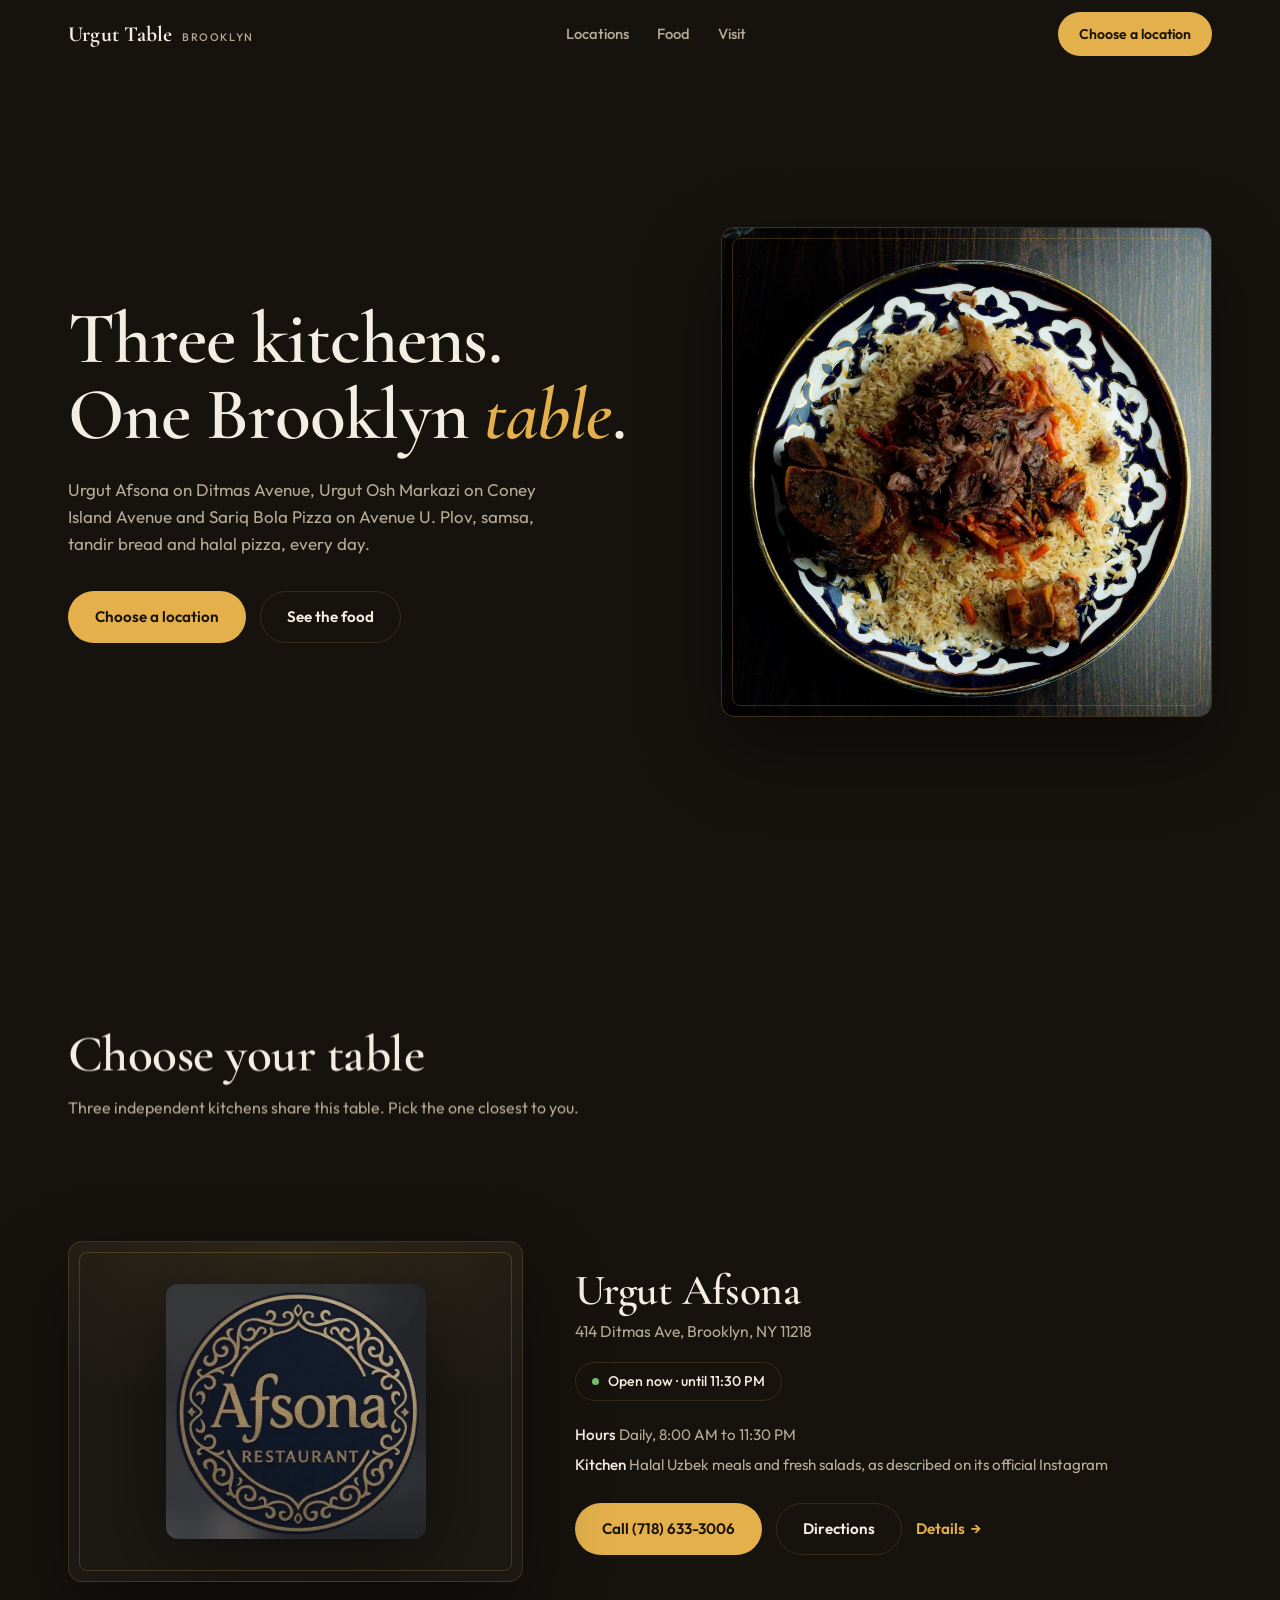
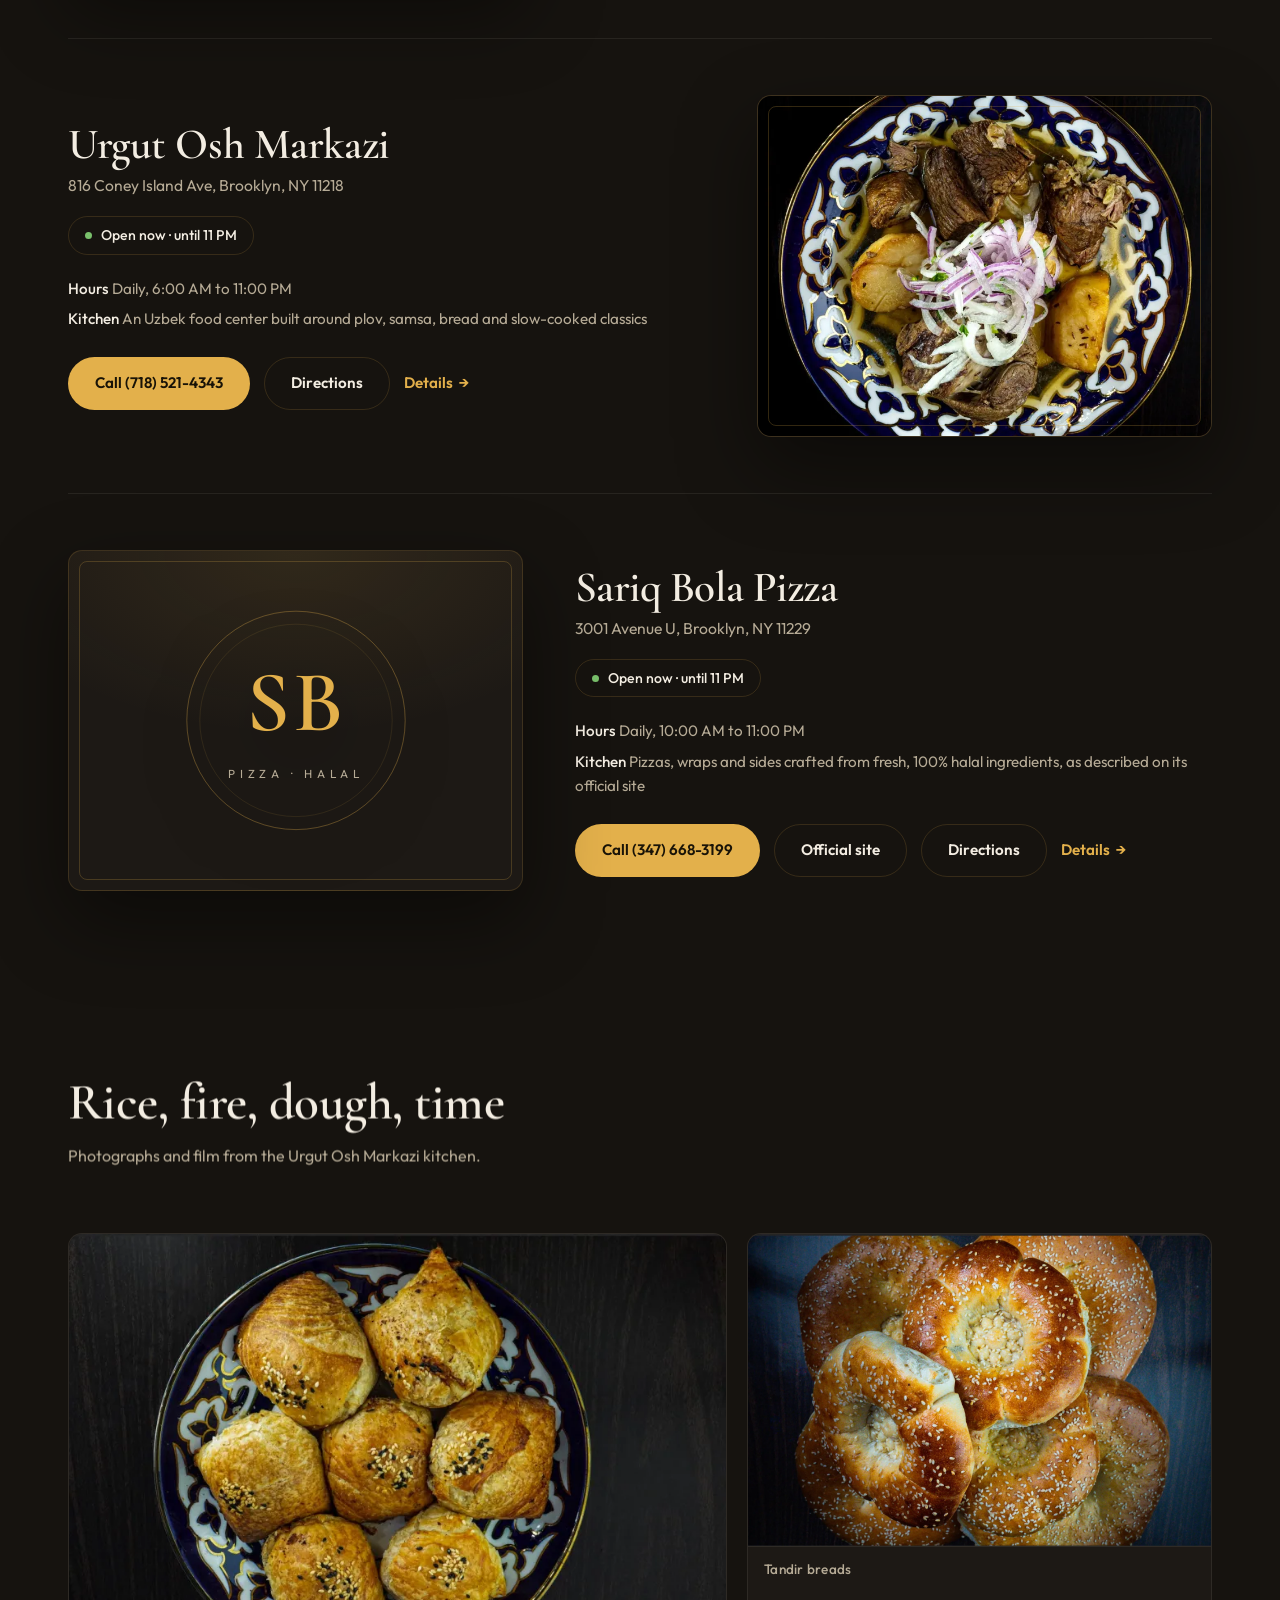
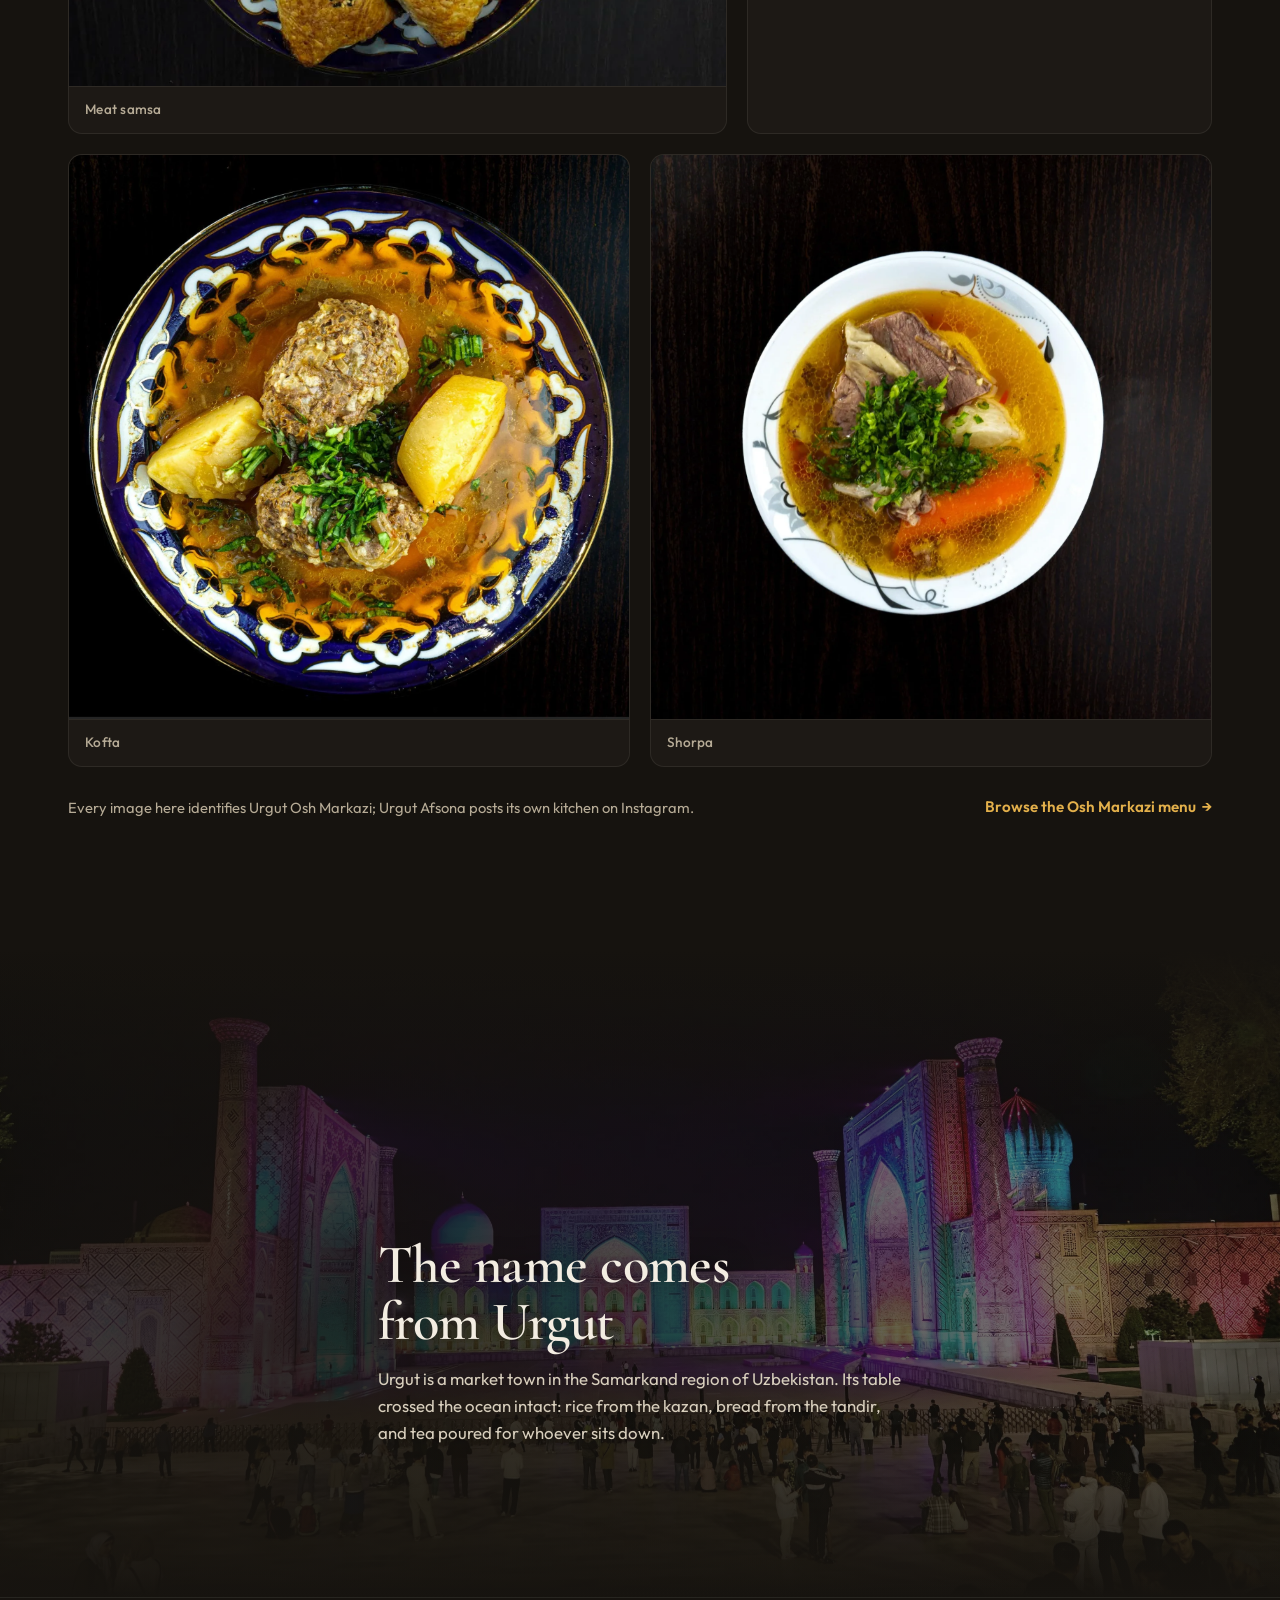
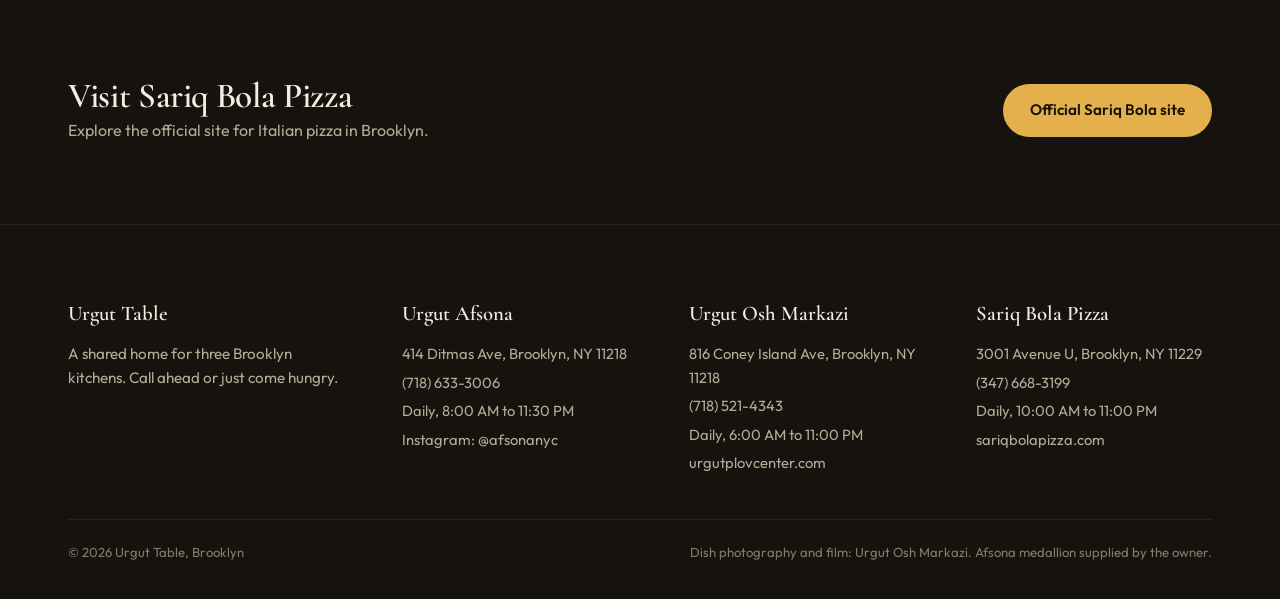
==== commit cca41133: "Restore three-restaurant URGUT TABLE (photo-first + Sariq Bola) Owner instruction in chat: the domai" ====
--- a/index.html
+++ b/index.html
@@ -4,12 +4,12 @@
     <meta charset="UTF-8" />
     <meta name="viewport" content="width=device-width, initial-scale=1, viewport-fit=cover" />
     <meta name="theme-color" content="#16130f" />
-    <title>URGUT TABLE | Urgut Afsona, Urgut Osh Markazi + Sariq Bola Pizza in Brooklyn</title>
+    <title>URGUT TABLE | Urgut Afsona + Urgut Osh Markazi + Sariq Bola Pizza in Brooklyn</title>
     <meta name="description" content="A shared home for Urgut Afsona, Urgut Osh Markazi and Sariq Bola Pizza in Brooklyn. Real plov, samsa, tandir bread and halal pizza. Choose your location for calls, directions and menus." />
     <meta name="robots" content="index, follow" />
     <meta property="og:type" content="website" />
-    <meta property="og:title" content="URGUT TABLE · Three kitchens in Brooklyn" />
-    <meta property="og:description" content="Urgut Afsona, Urgut Osh Markazi and Sariq Bola Pizza. Plov, samsa, tandir bread and halal pies, every day." />
+    <meta property="og:title" content="URGUT TABLE · Three Brooklyn kitchens" />
+    <meta property="og:description" content="Urgut Afsona on Ditmas Avenue, Urgut Osh Markazi on Coney Island Avenue and Sariq Bola Pizza on Avenue U. Plov, samsa, tandir bread and halal pizza, every day." />
     <meta property="og:url" content="https://urguteats.com/" />
     <meta property="og:image" content="https://urguteats.com/media/plov-1600.webp" />
     <meta name="twitter:card" content="summary_large_image" />
@@ -20,6 +20,7 @@
     <link href="https://fonts.googleapis.com/css2?family=Cormorant+Garamond:ital,wght@0,600;0,700;1,600&family=Outfit:wght@400;500;600&display=swap" rel="stylesheet" />
     <link rel="preload" as="image" href="/media/plov-800.webp" />
     <link rel="stylesheet" href="/assets/site.css" />
+    <script src="https://inkindscript.com/inkind.js" async></script>
     <script type="application/ld+json">
     [
       {
@@ -72,10 +73,10 @@
         "@context": "https://schema.org",
         "@type": "Restaurant",
         "name": "Sariq Bola Pizza",
-        "servesCuisine": "Pizza",
+        "servesCuisine": ["Pizza", "Italian"],
         "telephone": "+1-347-668-3199",
         "url": "https://urguteats.com/locations/sariq-bola/",
-        "sameAs": ["https://sariqbolapizza.com/"],
+        "sameAs": ["https://sariqbolapizza.com/en-US/"],
         "address": {
           "@type": "PostalAddress",
           "streetAddress": "3001 Avenue U",
@@ -95,50 +96,6 @@
     </script>
   </head>
   <body>
-    <div class="gate" id="gate" role="dialog" aria-modal="true" aria-labelledby="gateTitle" hidden>
-      <div class="gate__inner">
-        <p class="gate__kicker">Urgut Table · Brooklyn</p>
-        <h2 class="gate__title" id="gateTitle">Where are you eating today?</h2>
-        <p class="gate__sub">Three kitchens, three corners of Brooklyn. Pick yours and the site follows.</p>
-        <div class="gate__choices">
-          <button type="button" class="gate-card" data-loc="afsona">
-            <span class="gate-card__media gate-card__media--mark" aria-hidden="true">
-              <img src="/media/afsona-mark.webp" alt="" width="600" height="588" loading="lazy" />
-            </span>
-            <span class="gate-card__body">
-              <span class="gate-card__name">Urgut Afsona</span>
-              <span class="gate-card__street">414 Ditmas Ave · Uzbek table</span>
-              <span class="status" data-open="480" data-close="1410" data-until="11:30 PM" data-from="8 AM"><i aria-hidden="true"></i><span>Daily, 8 AM to 11:30 PM</span></span>
-            </span>
-            <span class="gate-card__line" aria-hidden="true"></span>
-          </button>
-          <button type="button" class="gate-card" data-loc="osh-markazi">
-            <span class="gate-card__media" aria-hidden="true">
-              <img src="/media/kazan-800.webp" alt="" width="800" height="803" loading="lazy" />
-            </span>
-            <span class="gate-card__body">
-              <span class="gate-card__name">Urgut Osh Markazi</span>
-              <span class="gate-card__street">816 Coney Island Ave · plov center</span>
-              <span class="status" data-open="360" data-close="1380" data-until="11 PM" data-from="6 AM"><i aria-hidden="true"></i><span>Daily, 6 AM to 11 PM</span></span>
-            </span>
-            <span class="gate-card__line" aria-hidden="true"></span>
-          </button>
-          <button type="button" class="gate-card" data-loc="sariq-bola">
-            <span class="gate-card__media" aria-hidden="true">
-              <img src="/media/sariq-pizza-800.webp" alt="" width="800" height="552" loading="lazy" />
-            </span>
-            <span class="gate-card__body">
-              <span class="gate-card__name">Sariq Bola Pizza</span>
-              <span class="gate-card__street">3001 Avenue U · halal pizza</span>
-              <span class="status" data-open="600" data-close="1380" data-until="11 PM" data-from="10 AM"><i aria-hidden="true"></i><span>Daily, 10 AM to 11 PM</span></span>
-            </span>
-            <span class="gate-card__line" aria-hidden="true"></span>
-          </button>
-        </div>
-        <button type="button" class="gate__skip">Just browsing<span aria-hidden="true"> &rarr;</span></button>
-      </div>
-    </div>
-
     <header class="site-head">
       <div class="shell site-head__row">
         <a class="brand" href="/">Urgut Table <small>Brooklyn</small></a>
@@ -147,13 +104,7 @@
           <a href="#food">Food</a>
           <a href="#visit">Visit</a>
         </nav>
-        <div style="display: flex; align-items: center; gap: 10px;">
-          <button type="button" class="head-chip" id="headChip" data-open-gate aria-label="Change your location">
-            <svg viewBox="0 0 24 24" width="15" height="15" fill="none" stroke="currentColor" stroke-width="2" stroke-linecap="round" stroke-linejoin="round" aria-hidden="true"><path d="M20 10c0 6-8 12-8 12s-8-6-8-12a8 8 0 0 1 16 0Z"/><circle cx="12" cy="10" r="3"/></svg>
-            <span></span>
-          </button>
-          <a class="btn btn--gold btn--small" id="headCta" href="#locations" data-open-gate>Choose a location</a>
-        </div>
+        <a class="btn btn--gold btn--small" href="#locations">Choose a location</a>
       </div>
     </header>
 
@@ -163,11 +114,12 @@
           <div data-hero-copy>
             <h1>Three kitchens.<br />One Brooklyn <em>table</em>.</h1>
             <p class="hero__sub">
-              Urgut Afsona and Urgut Osh Markazi with the Uzbek classics, and
-              Sariq Bola Pizza on Avenue U. Every day.
+              Urgut Afsona on Ditmas Avenue, Urgut Osh Markazi on Coney Island
+              Avenue and Sariq Bola Pizza on Avenue U. Plov, samsa, tandir bread
+              and halal pizza, every day.
             </p>
             <div class="hero__cta">
-              <a class="btn btn--gold" href="#locations" data-open-gate>Choose a location</a>
+              <a class="btn btn--gold" href="#locations">Choose a location</a>
               <a class="btn btn--line" href="#food">See the food</a>
             </div>
           </div>
@@ -192,10 +144,10 @@
         <div class="shell">
           <div class="section__head" data-reveal>
             <h2>Choose your table</h2>
-            <p>Two Uzbek kitchens and a halal pizza counter. Pick the one closest to you.</p>
-          </div>
-
-          <article class="loc-row" id="loc-afsona" data-reveal>
+            <p>Three independent kitchens share this table. Pick the one closest to you.</p>
+          </div>
+
+          <article class="loc-row" data-reveal>
             <div class="loc-row__media">
               <div class="frame frame--mark">
                 <img src="/media/afsona-mark.webp" alt="Urgut Afsona gold medallion mark, supplied by the owner" width="600" height="588" loading="lazy" />
@@ -217,7 +169,7 @@
             </div>
           </article>
 
-          <article class="loc-row loc-row--flip" id="loc-osh-markazi" data-reveal>
+          <article class="loc-row loc-row--flip" data-reveal>
             <div>
               <h3>Urgut Osh Markazi</h3>
               <p class="loc-row__street">816 Coney Island Ave, Brooklyn, NY 11218</p>
@@ -250,38 +202,30 @@
             </div>
           </article>
 
-          <article class="loc-row loc-row--wide" id="loc-sariq-bola" data-reveal>
+          <article class="loc-row" data-reveal>
+            <div class="loc-row__media">
+              <div class="frame frame--mark frame--sb">
+                <svg viewBox="0 0 600 588" role="img" aria-label="Sariq Bola Pizza monogram" xmlns="http://www.w3.org/2000/svg">
+                  <circle cx="300" cy="294" r="252" fill="none" stroke="rgba(227,176,75,0.38)" stroke-width="2" />
+                  <circle cx="300" cy="294" r="222" fill="none" stroke="rgba(227,176,75,0.16)" stroke-width="1.5" />
+                  <text x="300" y="316" text-anchor="middle" font-family="'Cormorant Garamond', 'Times New Roman', serif" font-size="200" font-weight="600" fill="#e3b04b" letter-spacing="6">SB</text>
+                  <text x="300" y="426" text-anchor="middle" font-family="'Outfit', 'Helvetica Neue', sans-serif" font-size="27" letter-spacing="11" fill="#b6ab96">PIZZA &#183; HALAL</text>
+                </svg>
+              </div>
+            </div>
             <div>
               <h3>Sariq Bola Pizza</h3>
               <p class="loc-row__street">3001 Avenue U, Brooklyn, NY 11229</p>
               <p class="status" data-open="600" data-close="1380" data-until="11 PM" data-from="10 AM"><i aria-hidden="true"></i><span>Daily · 10 AM to 11 PM</span></p>
               <div class="loc-row__facts">
                 <p><strong>Hours</strong> Daily, 10:00 AM to 11:00 PM</p>
-                <p><strong>Kitchen</strong> 100% halal pizza, lavash Monster wraps and golden sides, with the Cosmic Blast as the house signature</p>
+                <p><strong>Kitchen</strong> Pizzas, wraps and sides crafted from fresh, 100% halal ingredients, as described on its official site</p>
               </div>
               <div class="loc-row__actions">
                 <a class="btn btn--gold" href="tel:+13476683199">Call (347) 668-3199</a>
+                <a class="btn btn--line" href="https://sariqbolapizza.com/en-US/" target="_blank" rel="noopener">Official site</a>
                 <a class="btn btn--line" href="https://www.google.com/maps/search/?api=1&amp;query=Sariq%20Bola%20Pizza%2C%203001%20Avenue%20U%2C%20Brooklyn%2C%20NY%2011229" target="_blank" rel="noopener">Directions</a>
                 <a class="text-link" href="/locations/sariq-bola/">Details<span aria-hidden="true">&rarr;</span></a>
-              </div>
-            </div>
-            <div class="loc-row__media media-duo">
-              <div class="frame">
-                <video
-                  data-ambient
-                  autoplay
-                  muted
-                  loop
-                  playsinline
-                  preload="metadata"
-                  poster="/media/sariq-pizza-800.webp"
-                  width="1114" height="768"
-                  aria-label="Pepperoni pizza on a wooden board, steaming, filmed from a photograph by Sariq Bola Pizza">
-                  <source src="/media/loop-pizza.mp4" type="video/mp4" />
-                </video>
-              </div>
-              <div class="frame frame--tile">
-                <img src="/media/sariq-wraps-1344.webp" alt="Two Monster lavash wraps in checkered paper from Sariq Bola Pizza" width="1344" height="926" loading="lazy" />
               </div>
             </div>
           </article>
@@ -292,7 +236,7 @@
         <div class="shell">
           <div class="section__head" data-reveal>
             <h2>Rice, fire, dough, time</h2>
-            <p>Photographs and film from the Urgut Osh Markazi kitchen and the Sariq Bola pizza counter. Tap any dish to look closer.</p>
+            <p>Photographs and film from the Urgut Osh Markazi kitchen.</p>
           </div>
           <div class="bento" data-reveal-group>
             <figure class="bento__cell bento__cell--w7">
@@ -310,63 +254,29 @@
                   <source src="/media/loop-samsa.mp4" type="video/mp4" />
                 </video>
               </div>
-              <figcaption>Meat samsa · Osh Markazi</figcaption>
+              <figcaption>Meat samsa</figcaption>
             </figure>
             <figure class="bento__cell bento__cell--w5">
               <div class="bento__media">
-                <video
-                  data-ambient
-                  autoplay
-                  muted
-                  loop
-                  playsinline
-                  preload="metadata"
-                  poster="/media/bread-800.webp"
-                  width="1140" height="768"
-                  aria-label="Freshly baked tandir breads, steaming, filmed from a photograph by Urgut Osh Markazi">
-                  <source src="/media/loop-bread.mp4" type="video/mp4" />
-                </video>
-              </div>
-              <figcaption>Tandir breads · Osh Markazi</figcaption>
+                <img src="/media/bread-1600.webp" alt="Freshly baked tandir breads from Urgut Osh Markazi" width="1600" height="1078" loading="lazy" />
+              </div>
+              <figcaption>Tandir breads</figcaption>
             </figure>
             <figure class="bento__cell bento__cell--w6">
               <div class="bento__media">
                 <img src="/media/kofte-1600.webp" alt="Kofta with herbs from Urgut Osh Markazi" width="1600" height="1613" loading="lazy" />
               </div>
-              <figcaption>Kofta · Osh Markazi</figcaption>
+              <figcaption>Kofta</figcaption>
             </figure>
             <figure class="bento__cell bento__cell--w6">
               <div class="bento__media">
                 <img src="/media/shorba-1600.webp" alt="Shorpa soup with lamb and vegetables from Urgut Osh Markazi" width="1600" height="1611" loading="lazy" />
               </div>
-              <figcaption>Shorpa · Osh Markazi</figcaption>
+              <figcaption>Shorpa</figcaption>
             </figure>
-            <figure class="bento__cell bento__cell--w5">
-              <div class="bento__media">
-                <video
-                  data-ambient
-                  autoplay
-                  muted
-                  loop
-                  playsinline
-                  preload="metadata"
-                  poster="/media/sariq-pizza-800.webp"
-                  width="1114" height="768"
-                  aria-label="Pepperoni pizza on a wooden board, steaming, filmed from a photograph by Sariq Bola Pizza">
-                  <source src="/media/loop-pizza.mp4" type="video/mp4" />
-                </video>
-              </div>
-              <figcaption>Pepperoni · Sariq Bola</figcaption>
-            </figure>
-            <figure class="bento__cell bento__cell--w7">
-              <div class="bento__media">
-                <img src="/media/sariq-pizzas-1000.webp" alt="Three pizzas on wooden boards from Sariq Bola Pizza" width="1017" height="1018" loading="lazy" />
-              </div>
-              <figcaption>The boards · Sariq Bola</figcaption>
-            </figure>
           </div>
           <div class="food__note" data-reveal>
-            <p>Dish images identify their own kitchen; Urgut Afsona posts its food on Instagram.</p>
+            <p>Every image here identifies Urgut Osh Markazi; Urgut Afsona posts its own kitchen on Instagram.</p>
             <a class="text-link" href="https://urgutplovcenter.com/menu" target="_blank" rel="noopener">Browse the Osh Markazi menu<span aria-hidden="true">&rarr;</span></a>
           </div>
         </div>
@@ -387,12 +297,22 @@
       </section>
     </main>
 
+    <section class="crossband" aria-labelledby="sariq-bola-title">
+      <div class="shell crossband__row">
+        <div>
+          <h2 id="sariq-bola-title">Visit Sariq Bola Pizza</h2>
+          <p>Explore the official site for Italian pizza in Brooklyn.</p>
+        </div>
+        <a class="btn btn--gold" href="https://sariqbolapizza.com/en-US/" target="_blank" rel="noopener noreferrer">Official Sariq Bola site</a>
+      </div>
+    </section>
+
     <footer class="site-foot" id="visit">
       <div class="shell">
         <div class="site-foot__grid">
           <div>
             <h4>Urgut Table</h4>
-            <p class="site-foot__brandline">A shared home for two Uzbek kitchens in Brooklyn. Call ahead or just come hungry.</p>
+            <p class="site-foot__brandline">A shared home for three Brooklyn kitchens. Call ahead or just come hungry.</p>
           </div>
           <div>
             <h4>Urgut Afsona</h4>
@@ -418,32 +338,16 @@
               <a href="https://www.google.com/maps/search/?api=1&amp;query=Sariq%20Bola%20Pizza%2C%203001%20Avenue%20U%2C%20Brooklyn%2C%20NY%2011229" target="_blank" rel="noopener">3001 Avenue U, Brooklyn, NY 11229</a>
               <a href="tel:+13476683199">(347) 668-3199</a>
               <span>Daily, 10:00 AM to 11:00 PM</span>
-              <a href="https://sariqbolapizza.com" target="_blank" rel="noopener">sariqbolapizza.com</a>
+              <a href="https://sariqbolapizza.com/en-US/" target="_blank" rel="noopener">sariqbolapizza.com</a>
             </address>
           </div>
         </div>
         <div class="site-foot__meta">
           <p>&copy; 2026 Urgut Table, Brooklyn</p>
-          <p>Dish photography and film: Urgut Osh Markazi and Sariq Bola Pizza. Afsona medallion supplied by the owner.</p>
+          <p>Dish photography and film: Urgut Osh Markazi. Afsona medallion supplied by the owner.</p>
         </div>
       </div>
     </footer>
-
-    <div class="lightbox" id="lightbox" role="dialog" aria-modal="true" aria-label="Dish viewer" hidden>
-      <figure>
-        <div class="lightbox__media"></div>
-        <figcaption></figcaption>
-      </figure>
-      <button type="button" class="lightbox__btn lightbox__btn--prev" aria-label="Previous dish">
-        <svg viewBox="0 0 24 24" width="18" height="18" fill="none" stroke="currentColor" stroke-width="2.4" stroke-linecap="round" stroke-linejoin="round" aria-hidden="true"><path d="m15 18-6-6 6-6"/></svg>
-      </button>
-      <button type="button" class="lightbox__btn lightbox__btn--next" aria-label="Next dish">
-        <svg viewBox="0 0 24 24" width="18" height="18" fill="none" stroke="currentColor" stroke-width="2.4" stroke-linecap="round" stroke-linejoin="round" aria-hidden="true"><path d="m9 6 6 6-6 6"/></svg>
-      </button>
-      <button type="button" class="lightbox__btn lightbox__btn--close" aria-label="Close viewer">
-        <svg viewBox="0 0 24 24" width="18" height="18" fill="none" stroke="currentColor" stroke-width="2.4" stroke-linecap="round" aria-hidden="true"><path d="M6 6l12 12M18 6 6 18"/></svg>
-      </button>
-    </div>
 
     <script src="/assets/vendor/gsap.min.js" defer></script>
     <script src="/assets/vendor/ScrollTrigger.min.js" defer></script>
--- a/assets/site.css
+++ b/assets/site.css
@@ -291,7 +291,7 @@
   display: flex;
   flex-direction: column;
 }
-.bento__cell .bento__media { flex: 1; overflow: hidden; }
+.bento__cell figure { flex: 1; overflow: hidden; margin: 0; }
 .bento__cell img, .bento__cell video {
   width: 100%;
   height: 100%;
@@ -310,8 +310,8 @@
 .bento__cell--w7 { grid-column: span 7; }
 .bento__cell--w5 { grid-column: span 5; }
 .bento__cell--w6 { grid-column: span 6; }
-.bento__cell--w7 .bento__media, .bento__cell--w6 .bento__media { aspect-ratio: 3 / 2; }
-.bento__cell--w5 .bento__media { aspect-ratio: 1 / 1.04; }
+.bento__cell--w7 figure, .bento__cell--w6 figure { aspect-ratio: 3 / 2; }
+.bento__cell--w5 figure { aspect-ratio: 1 / 1.04; }
 .food__note {
   margin-top: 28px;
   display: flex;
@@ -402,12 +402,9 @@
 .site-foot { border-top: 1px solid var(--line-soft); padding-block: clamp(48px, 7vw, 72px) 36px; }
 .site-foot__grid {
   display: grid;
-  grid-template-columns: 1.1fr 1fr 1fr 1fr;
-  gap: clamp(24px, 3.4vw, 48px);
+  grid-template-columns: 1.2fr 1fr 1fr 1fr;
+  gap: clamp(28px, 4vw, 56px);
   margin-bottom: 44px;
-}
-@media (max-width: 1100px) and (min-width: 961px) {
-  .site-foot__grid { grid-template-columns: 1fr 1fr; }
 }
 .site-foot h4 {
   font-family: var(--font-display);
@@ -436,206 +433,6 @@
   font-size: 0.82rem;
 }
 
-/* ---------- location gate (Sharq-style chooser) ---------- */
-
-.gate {
-  position: fixed;
-  inset: 0;
-  z-index: 80;
-  display: grid;
-  place-items: center;
-  padding: 24px;
-  background:
-    radial-gradient(120% 100% at 50% 0%, rgba(227, 176, 75, 0.07), transparent 55%),
-    rgba(16, 13, 10, 0.94);
-  -webkit-backdrop-filter: blur(10px);
-  backdrop-filter: blur(10px);
-  opacity: 1;
-  transition: opacity 0.45s var(--ease-out);
-}
-.gate[hidden] { display: none; }
-.gate.closing { opacity: 0; pointer-events: none; }
-.gate__inner { max-width: 1060px; width: 100%; text-align: center; }
-.gate__kicker {
-  font-size: 0.78rem;
-  font-weight: 600;
-  letter-spacing: 0.16em;
-  text-transform: uppercase;
-  color: var(--gold);
-  margin-bottom: 14px;
-}
-.gate__title {
-  font-family: var(--font-display);
-  font-size: clamp(2rem, 5vw, 3.4rem);
-  font-weight: 600;
-  margin-bottom: 10px;
-}
-.gate__sub { color: var(--text-dim); margin-bottom: 34px; }
-.gate__choices {
-  display: grid;
-  grid-template-columns: repeat(3, 1fr);
-  gap: 16px;
-  margin-bottom: 26px;
-}
-.gate-card {
-  position: relative;
-  display: flex;
-  flex-direction: column;
-  text-align: left;
-  gap: 4px;
-  padding: 0 0 18px;
-  background: var(--ink-2);
-  border: 1px solid var(--line-soft);
-  border-radius: var(--radius);
-  color: var(--text);
-  font-family: var(--font-body);
-  cursor: pointer;
-  overflow: hidden;
-  transition: transform 0.3s var(--ease-out), border-color 0.3s, box-shadow 0.3s;
-}
-.gate-card:hover, .gate-card:focus-visible {
-  transform: translateY(-4px);
-  border-color: var(--line);
-  box-shadow: 0 24px 60px rgba(0, 0, 0, 0.5);
-}
-.gate-card:active { transform: translateY(-1px) scale(0.99); }
-.gate-card__media {
-  aspect-ratio: 16 / 9;
-  overflow: hidden;
-  margin-bottom: 14px;
-  background: var(--ink-3);
-}
-.gate-card__media img { width: 100%; height: 100%; object-fit: cover; }
-.gate-card__media--mark { display: grid; place-items: center; }
-.gate-card__media--mark img { width: 42%; height: auto; object-fit: contain; border-radius: 8px; }
-.gate-card__body { display: grid; gap: 4px; }
-.gate-card__name {
-  font-family: var(--font-display);
-  font-size: 1.45rem;
-  font-weight: 600;
-  padding-inline: 18px;
-}
-.gate-card__street { color: var(--text-dim); font-size: 0.88rem; padding-inline: 18px; }
-.gate-card .status { margin: 10px 18px 0; }
-.gate-card__line {
-  position: absolute;
-  left: 18px;
-  right: 18px;
-  bottom: 0;
-  height: 2px;
-  background: var(--gold);
-  transform: scaleX(0);
-  transform-origin: left;
-}
-.gate-card.chosen .gate-card__line { transform: scaleX(1); transition: transform 0.5s var(--ease-out); }
-.gate__skip {
-  background: none;
-  border: none;
-  color: var(--text-dim);
-  font-family: var(--font-body);
-  font-size: 0.92rem;
-  cursor: pointer;
-  padding: 10px 16px;
-  border-radius: 999px;
-}
-.gate__skip:hover { color: var(--text); }
-
-.head-chip {
-  display: none;
-  align-items: center;
-  gap: 8px;
-  border: 1px solid var(--line-soft);
-  border-radius: 999px;
-  padding: 9px 16px;
-  background: transparent;
-  color: var(--text-dim);
-  font-family: var(--font-body);
-  font-size: 0.85rem;
-  font-weight: 500;
-  cursor: pointer;
-  transition: border-color 0.2s, color 0.2s;
-}
-.head-chip.on { display: inline-flex; }
-.head-chip:hover { border-color: var(--gold); color: var(--gold); }
-.head-chip svg { flex: none; }
-
-.loc-row.flash .frame, .loc-row.flash .frame--mark {
-  animation: locflash 1.6s var(--ease-out);
-}
-@keyframes locflash {
-  0% { box-shadow: 0 0 0 0 rgba(227, 176, 75, 0.55); }
-  100% { box-shadow: 0 0 0 26px rgba(227, 176, 75, 0); }
-}
-
-/* ---------- wide third location row ---------- */
-
-.loc-row--wide { grid-template-columns: minmax(0, 5fr) minmax(0, 7fr); }
-.media-duo {
-  display: grid;
-  grid-template-columns: 7fr 5fr;
-  gap: 14px;
-  align-items: end;
-}
-.media-duo .frame img, .media-duo .frame video { aspect-ratio: 4 / 3; }
-.media-duo .frame--tile img { aspect-ratio: 1 / 1; object-fit: contain; background: #f6efe2; }
-.media-duo .frame:last-child { margin-bottom: 28px; }
-
-/* ---------- lightbox ---------- */
-
-.lightbox {
-  position: fixed;
-  inset: 0;
-  z-index: 90;
-  display: grid;
-  place-items: center;
-  padding: clamp(16px, 4vw, 48px);
-  background: rgba(12, 10, 8, 0.93);
-  -webkit-backdrop-filter: blur(8px);
-  backdrop-filter: blur(8px);
-}
-.lightbox[hidden] { display: none; }
-.lightbox figure {
-  max-width: min(1040px, 100%);
-  max-height: 100%;
-  display: flex;
-  flex-direction: column;
-  margin: 0;
-}
-.lightbox img, .lightbox video {
-  max-width: 100%;
-  max-height: calc(100dvh - 160px);
-  object-fit: contain;
-  border-radius: var(--radius);
-}
-.lightbox figcaption {
-  padding-top: 14px;
-  color: var(--text-dim);
-  font-size: 0.92rem;
-  text-align: center;
-}
-.lightbox__btn {
-  position: absolute;
-  display: grid;
-  place-items: center;
-  width: 46px;
-  height: 46px;
-  border-radius: 50%;
-  border: 1px solid var(--line-soft);
-  background: rgba(29, 25, 21, 0.8);
-  color: var(--text);
-  cursor: pointer;
-  transition: border-color 0.2s, color 0.2s;
-}
-.lightbox__btn:hover { border-color: var(--gold); color: var(--gold); }
-.lightbox__btn--close { top: 20px; right: 20px; }
-.lightbox__btn--prev { left: 16px; top: 50%; transform: translateY(-50%); }
-.lightbox__btn--next { right: 16px; top: 50%; transform: translateY(-50%); }
-.bento__cell { cursor: zoom-in; }
-
-/* ---------- nav active state ---------- */
-
-.site-head nav a.active { color: var(--gold); }
-
 /* ---------- reveal defaults (JS enhances) ---------- */
 
 [data-reveal] { will-change: transform, opacity; }
@@ -647,43 +444,29 @@
   .hero__grid, .loc-hero__grid { grid-template-columns: 1fr; }
   .hero .frame { justify-self: stretch; max-width: none; }
   .hero { padding-top: 108px; }
-  .loc-row, .loc-row--flip, .loc-row--wide { grid-template-columns: 1fr; }
+  .loc-row, .loc-row--flip { grid-template-columns: 1fr; }
   .loc-row--flip .loc-row__media { order: 0; }
   .site-foot__grid { grid-template-columns: 1fr; }
-  .gate__choices { grid-template-columns: 1fr; gap: 12px; }
-  .gate { overflow-y: auto; align-items: start; }
-  .gate__inner { padding-block: 32px; }
-  .gate-card { flex-direction: row; align-items: center; padding: 12px 14px; gap: 14px; text-align: left; }
-  .gate-card__media { width: 92px; aspect-ratio: 1 / 1; border-radius: 10px; margin-bottom: 0; flex: none; }
-  .gate-card__media--mark img { width: 64%; }
-  .gate-card__body { display: grid; gap: 3px; }
-  .gate-card__name { padding-inline: 0; font-size: 1.2rem; }
-  .gate-card__street { padding-inline: 0; }
-  .gate-card .status { margin: 6px 0 0; }
-  .gate-card__line { left: 14px; right: 14px; }
-  .media-duo { grid-template-columns: 1fr; }
-  .media-duo .frame:last-child { margin-bottom: 0; }
-  .head-chip span { display: none; }
-  .head-chip { padding: 9px 11px; }
 }
 
 @media (max-width: 720px) {
   .bento { grid-template-columns: 1fr 1fr; }
   .bento__cell--w7, .bento__cell--w5 { grid-column: span 2; }
-  .bento__cell--w5 .bento__media { aspect-ratio: 4 / 3; }
+  .bento__cell--w5 figure { aspect-ratio: 4 / 3; }
   .bento__cell--w6 { grid-column: span 1; }
-  .bento__cell--w6 .bento__media { aspect-ratio: 1 / 1.1; }
+  .bento__cell--w6 figure { aspect-ratio: 1 / 1.1; }
   .hero__cta .btn { flex: 1 1 auto; }
-}
-
-@media (max-width: 560px) {
-  .brand small { display: none; }
-  .brand { font-size: 1.2rem; }
-  .site-head__row { gap: 12px; }
-  .btn--small { padding: 9px 14px; font-size: 0.8rem; }
 }
 
 @media (prefers-reduced-motion: reduce) {
   .bento__cell img, .bento__cell video { transition: none; }
   .btn { transition: none; }
 }
+
+/* ---------- Sariq Bola monogram ---------- */
+
+.frame--sb svg {
+  width: min(58%, 260px);
+  height: auto;
+  filter: drop-shadow(0 18px 40px rgba(0, 0, 0, 0.5));
+}
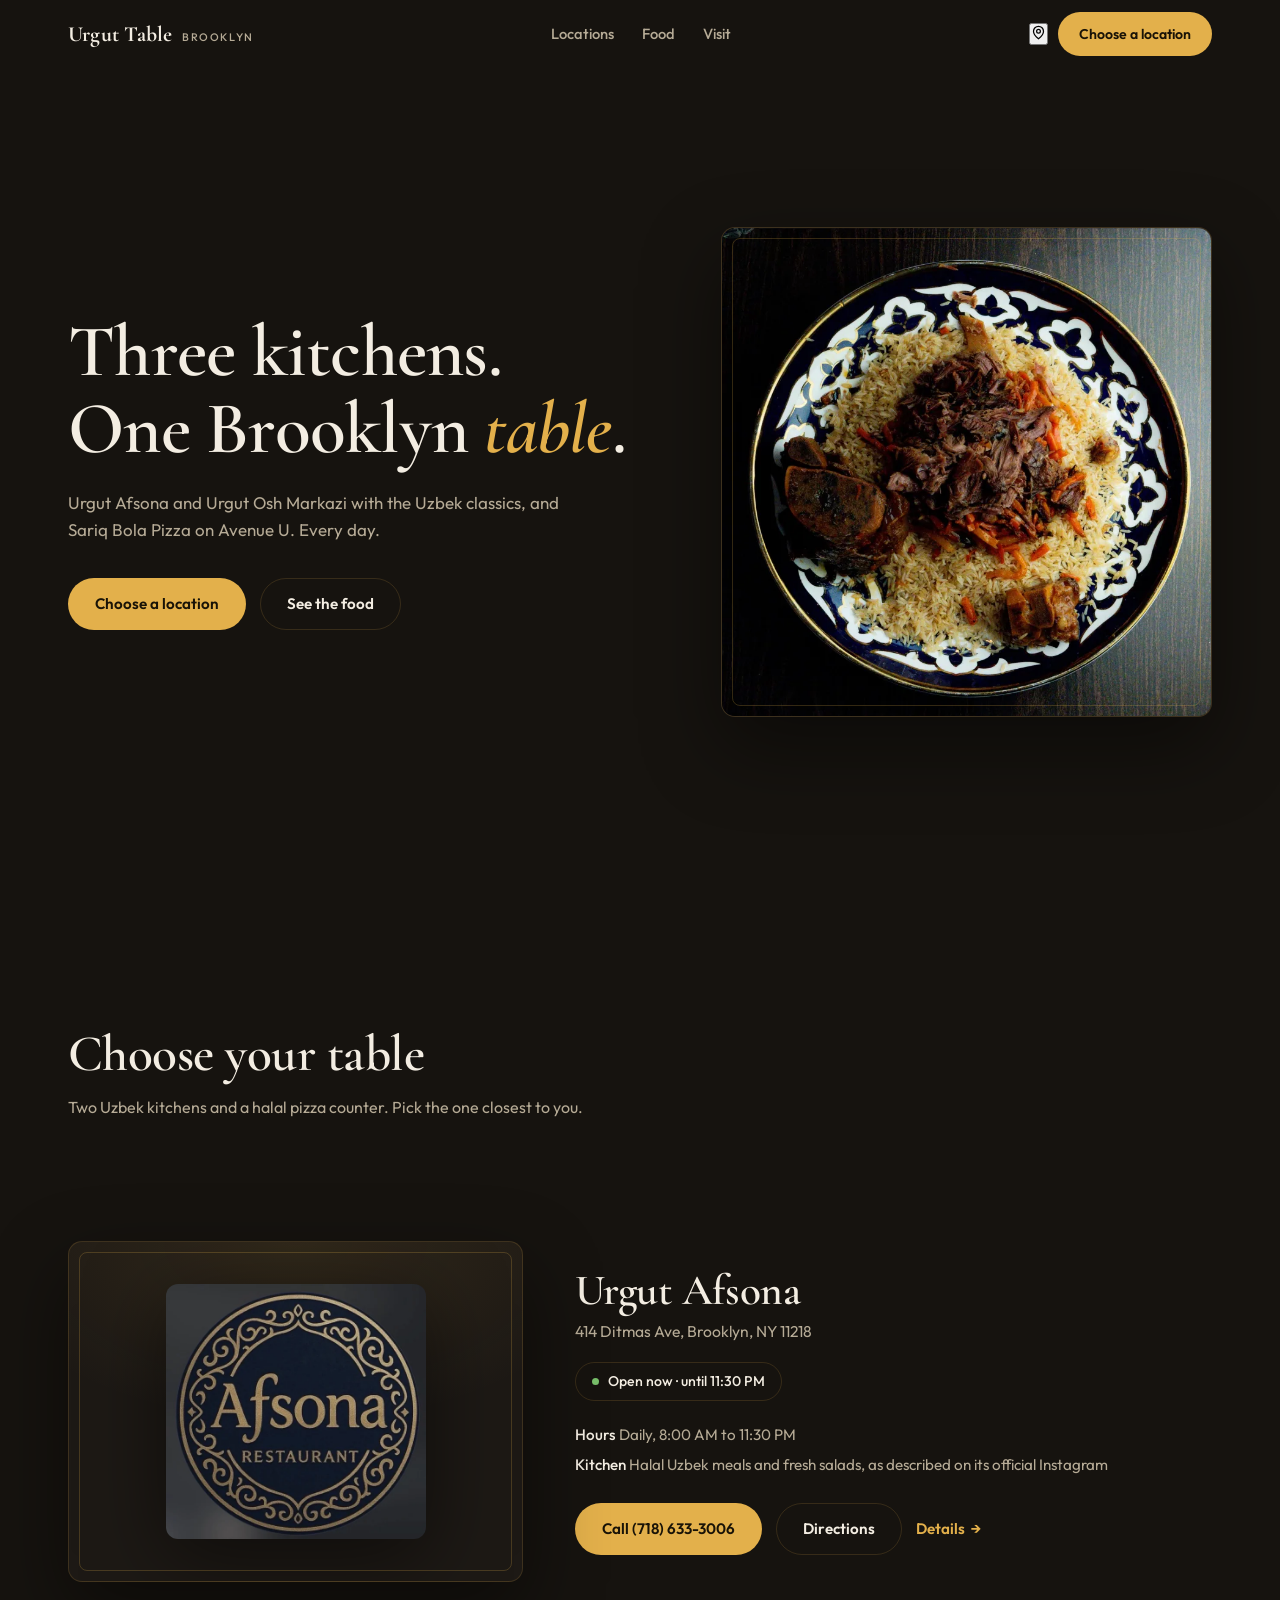
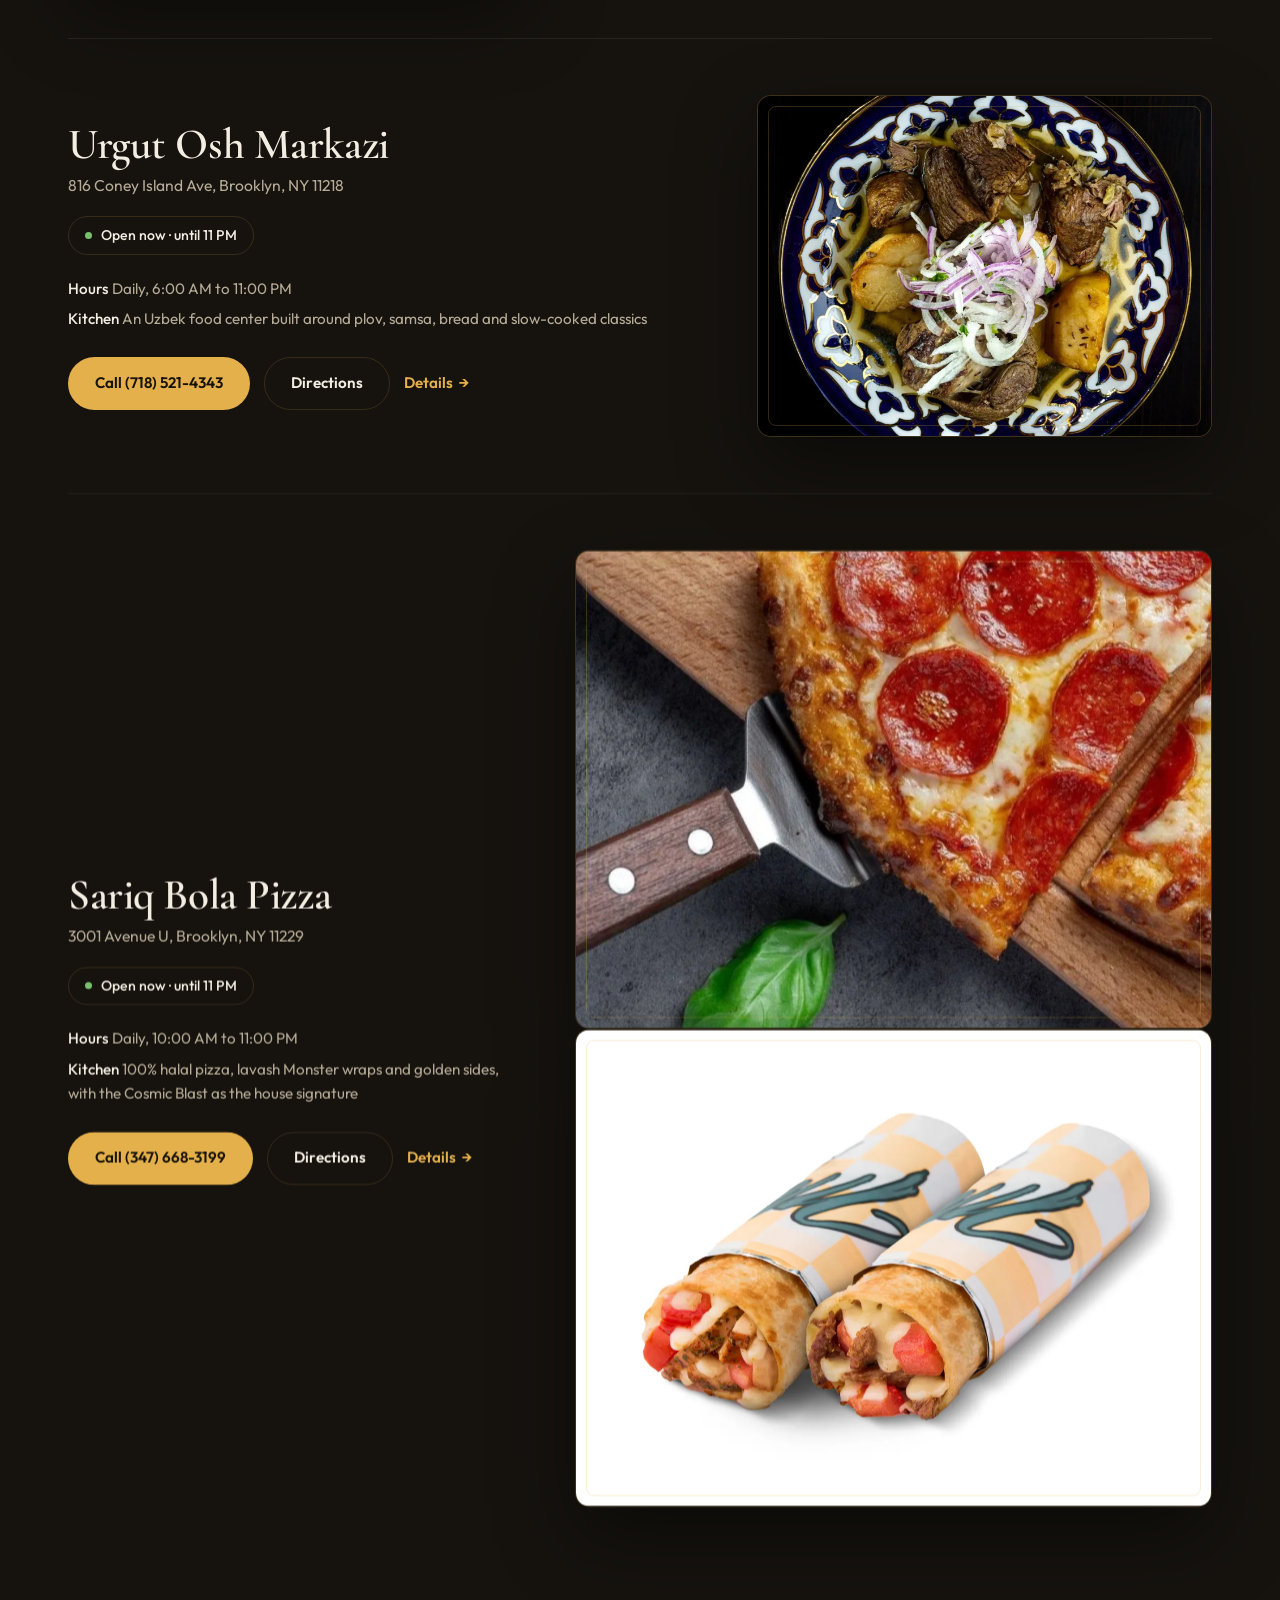
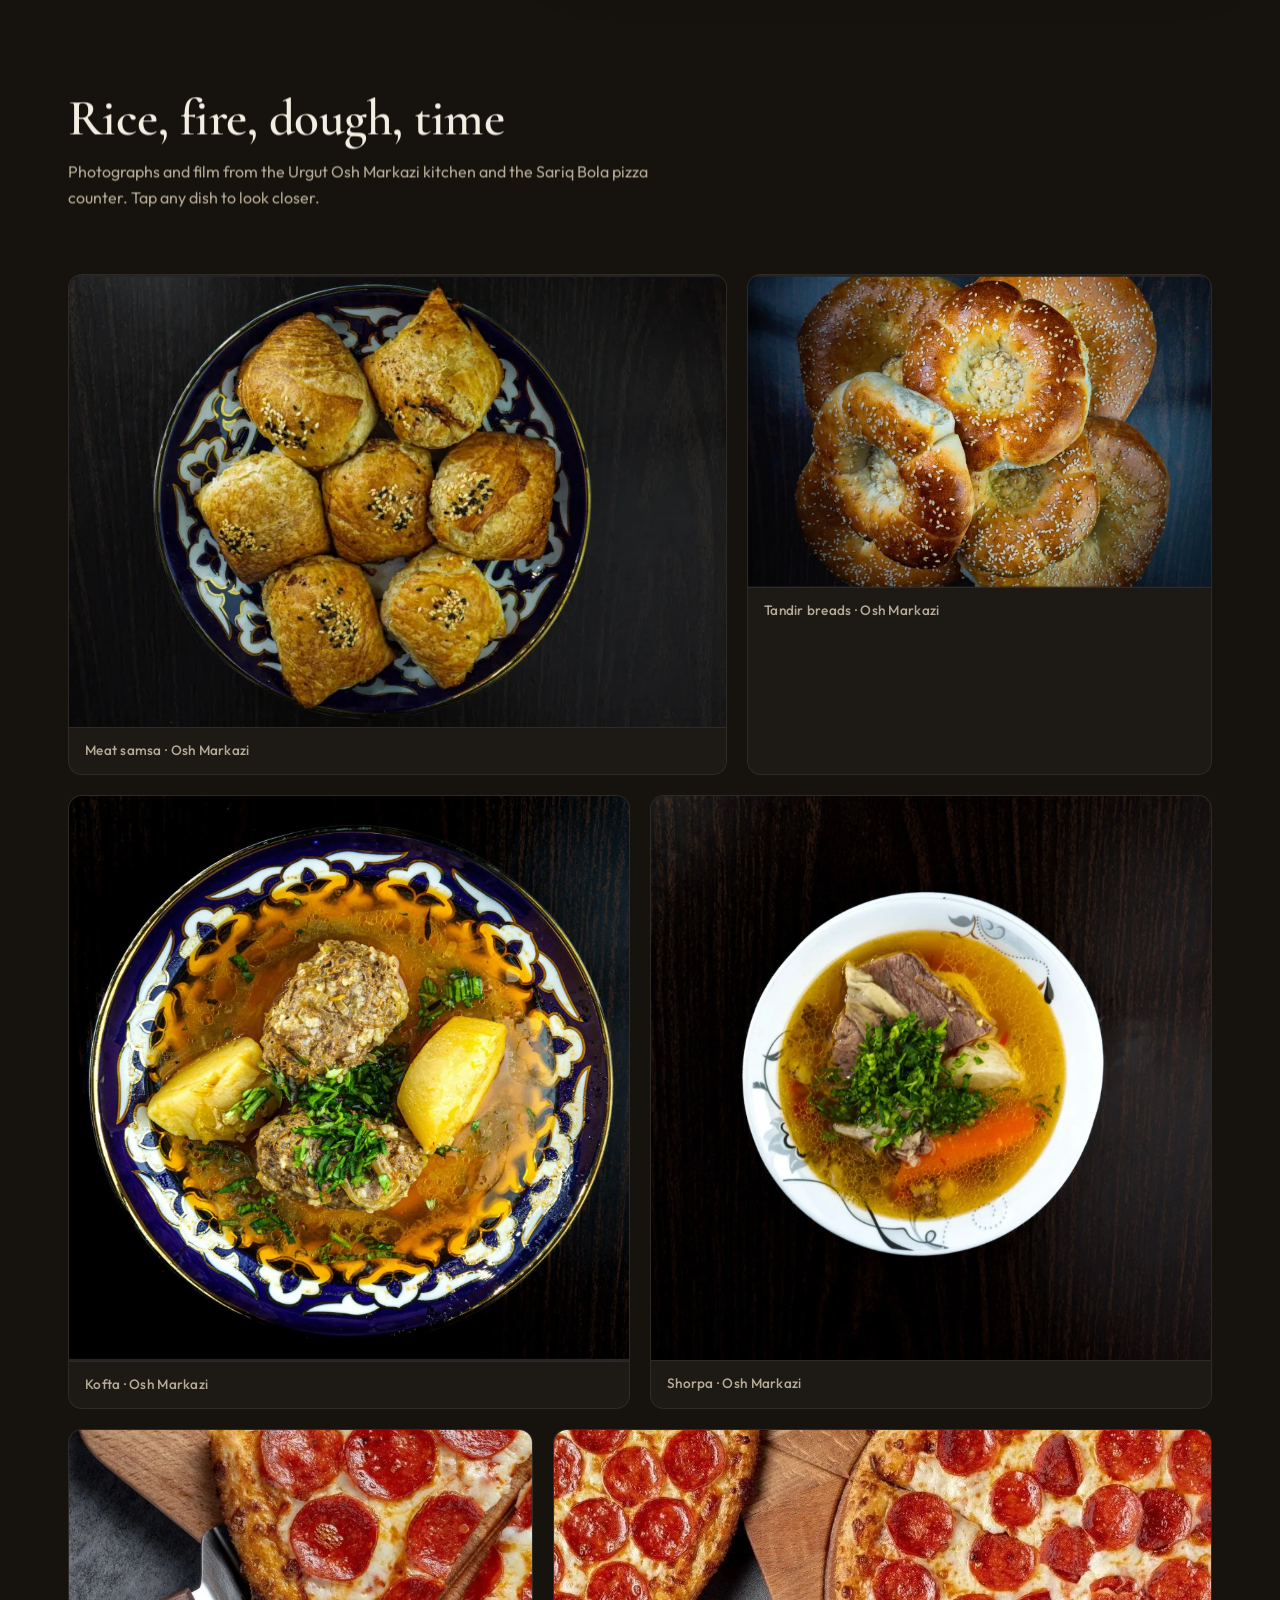
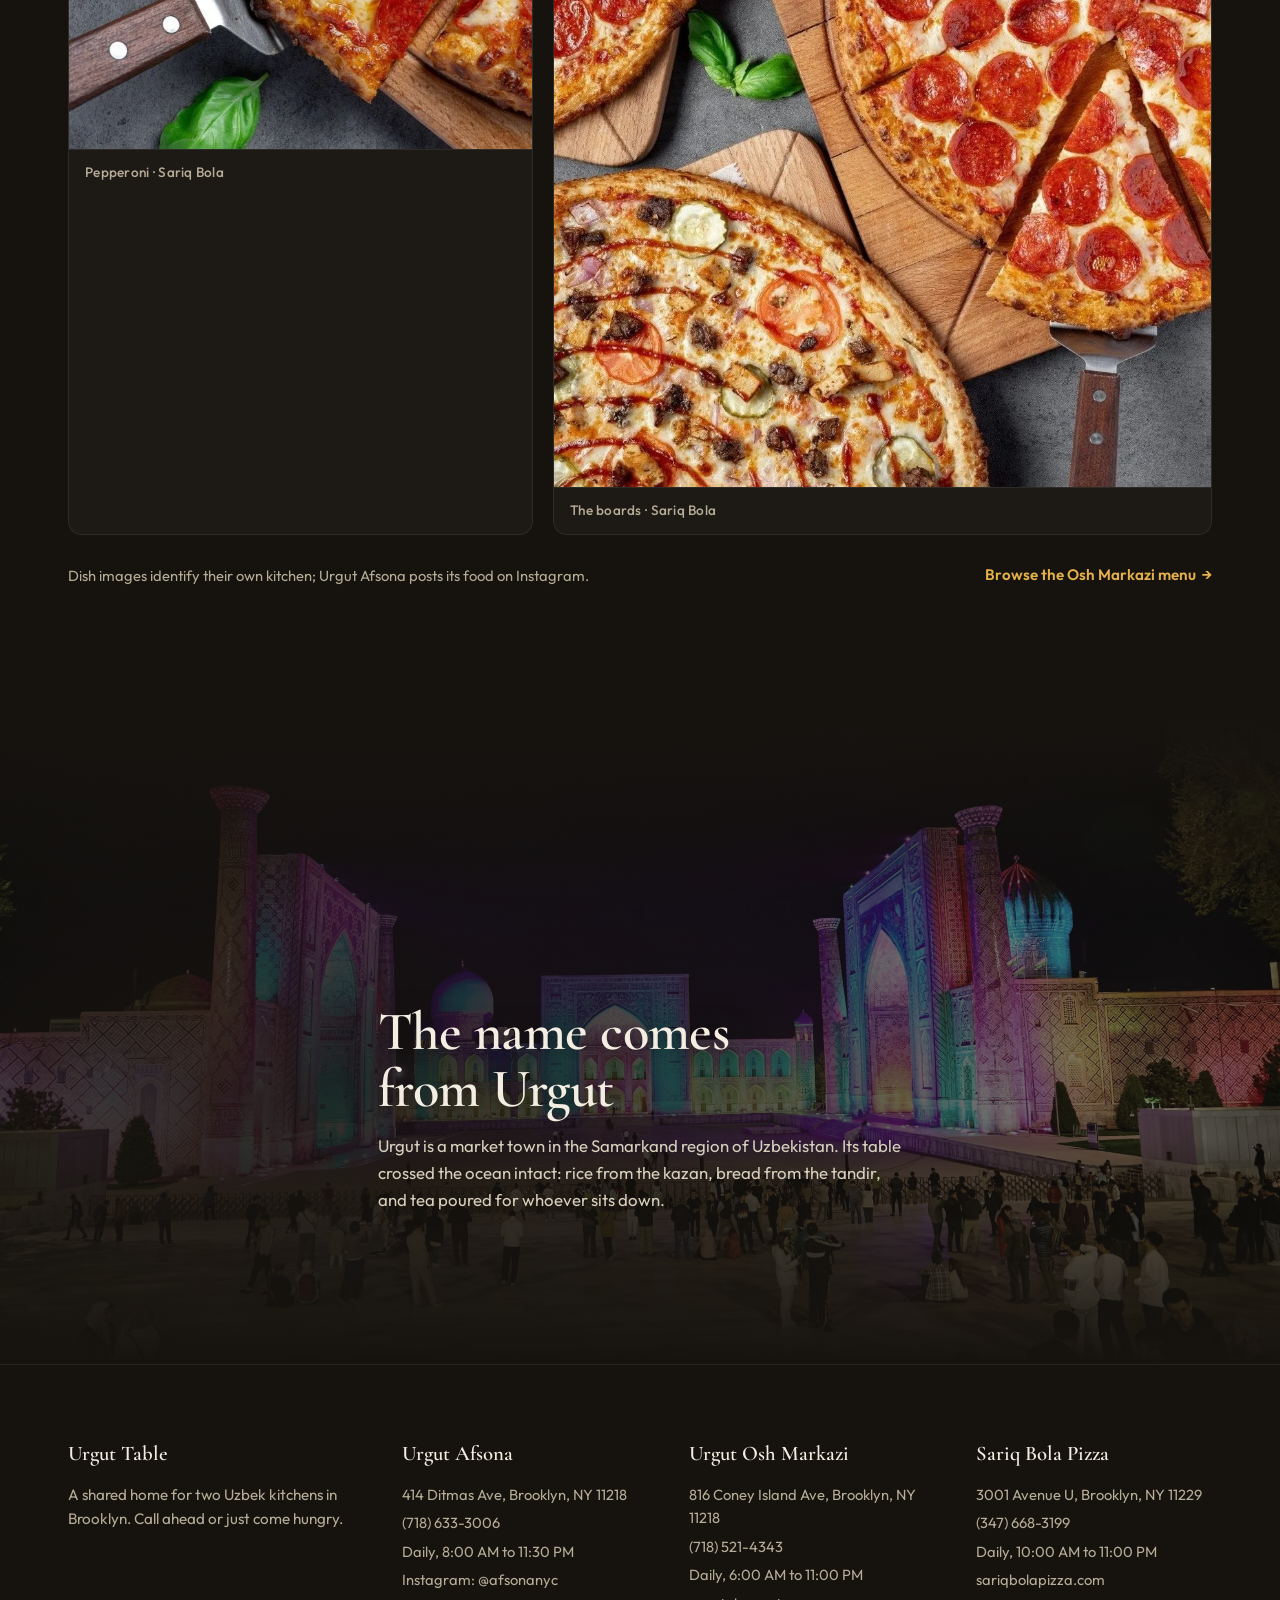
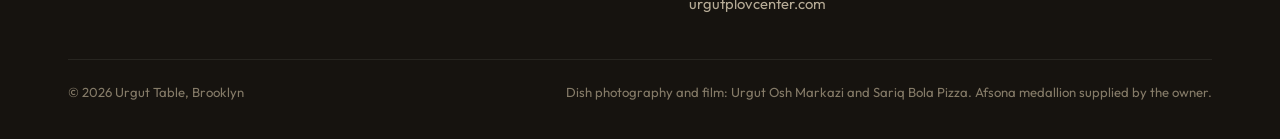
==== commit 293938c9: "Fix: restore official InKind loader on all routes" ====
--- a/index.html
+++ b/index.html
@@ -4,12 +4,12 @@
     <meta charset="UTF-8" />
     <meta name="viewport" content="width=device-width, initial-scale=1, viewport-fit=cover" />
     <meta name="theme-color" content="#16130f" />
-    <title>URGUT TABLE | Urgut Afsona + Urgut Osh Markazi + Sariq Bola Pizza in Brooklyn</title>
+    <title>URGUT TABLE | Urgut Afsona, Urgut Osh Markazi + Sariq Bola Pizza in Brooklyn</title>
     <meta name="description" content="A shared home for Urgut Afsona, Urgut Osh Markazi and Sariq Bola Pizza in Brooklyn. Real plov, samsa, tandir bread and halal pizza. Choose your location for calls, directions and menus." />
     <meta name="robots" content="index, follow" />
     <meta property="og:type" content="website" />
-    <meta property="og:title" content="URGUT TABLE · Three Brooklyn kitchens" />
-    <meta property="og:description" content="Urgut Afsona on Ditmas Avenue, Urgut Osh Markazi on Coney Island Avenue and Sariq Bola Pizza on Avenue U. Plov, samsa, tandir bread and halal pizza, every day." />
+    <meta property="og:title" content="URGUT TABLE · Three kitchens in Brooklyn" />
+    <meta property="og:description" content="Urgut Afsona, Urgut Osh Markazi and Sariq Bola Pizza. Plov, samsa, tandir bread and halal pies, every day." />
     <meta property="og:url" content="https://urguteats.com/" />
     <meta property="og:image" content="https://urguteats.com/media/plov-1600.webp" />
     <meta name="twitter:card" content="summary_large_image" />
@@ -73,10 +73,10 @@
         "@context": "https://schema.org",
         "@type": "Restaurant",
         "name": "Sariq Bola Pizza",
-        "servesCuisine": ["Pizza", "Italian"],
+        "servesCuisine": "Pizza",
         "telephone": "+1-347-668-3199",
         "url": "https://urguteats.com/locations/sariq-bola/",
-        "sameAs": ["https://sariqbolapizza.com/en-US/"],
+        "sameAs": ["https://sariqbolapizza.com/"],
         "address": {
           "@type": "PostalAddress",
           "streetAddress": "3001 Avenue U",
@@ -96,6 +96,50 @@
     </script>
   </head>
   <body>
+    <div class="gate" id="gate" role="dialog" aria-modal="true" aria-labelledby="gateTitle" hidden>
+      <div class="gate__inner">
+        <p class="gate__kicker">Urgut Table · Brooklyn</p>
+        <h2 class="gate__title" id="gateTitle">Where are you eating today?</h2>
+        <p class="gate__sub">Three kitchens, three corners of Brooklyn. Pick yours and the site follows.</p>
+        <div class="gate__choices">
+          <button type="button" class="gate-card" data-loc="afsona">
+            <span class="gate-card__media gate-card__media--mark" aria-hidden="true">
+              <img src="/media/afsona-mark.webp" alt="" width="600" height="588" loading="lazy" />
+            </span>
+            <span class="gate-card__body">
+              <span class="gate-card__name">Urgut Afsona</span>
+              <span class="gate-card__street">414 Ditmas Ave · Uzbek table</span>
+              <span class="status" data-open="480" data-close="1410" data-until="11:30 PM" data-from="8 AM"><i aria-hidden="true"></i><span>Daily, 8 AM to 11:30 PM</span></span>
+            </span>
+            <span class="gate-card__line" aria-hidden="true"></span>
+          </button>
+          <button type="button" class="gate-card" data-loc="osh-markazi">
+            <span class="gate-card__media" aria-hidden="true">
+              <img src="/media/kazan-800.webp" alt="" width="800" height="803" loading="lazy" />
+            </span>
+            <span class="gate-card__body">
+              <span class="gate-card__name">Urgut Osh Markazi</span>
+              <span class="gate-card__street">816 Coney Island Ave · plov center</span>
+              <span class="status" data-open="360" data-close="1380" data-until="11 PM" data-from="6 AM"><i aria-hidden="true"></i><span>Daily, 6 AM to 11 PM</span></span>
+            </span>
+            <span class="gate-card__line" aria-hidden="true"></span>
+          </button>
+          <button type="button" class="gate-card" data-loc="sariq-bola">
+            <span class="gate-card__media" aria-hidden="true">
+              <img src="/media/sariq-pizza-800.webp" alt="" width="800" height="552" loading="lazy" />
+            </span>
+            <span class="gate-card__body">
+              <span class="gate-card__name">Sariq Bola Pizza</span>
+              <span class="gate-card__street">3001 Avenue U · halal pizza</span>
+              <span class="status" data-open="600" data-close="1380" data-until="11 PM" data-from="10 AM"><i aria-hidden="true"></i><span>Daily, 10 AM to 11 PM</span></span>
+            </span>
+            <span class="gate-card__line" aria-hidden="true"></span>
+          </button>
+        </div>
+        <button type="button" class="gate__skip">Just browsing<span aria-hidden="true"> &rarr;</span></button>
+      </div>
+    </div>
+
     <header class="site-head">
       <div class="shell site-head__row">
         <a class="brand" href="/">Urgut Table <small>Brooklyn</small></a>
@@ -104,7 +148,13 @@
           <a href="#food">Food</a>
           <a href="#visit">Visit</a>
         </nav>
-        <a class="btn btn--gold btn--small" href="#locations">Choose a location</a>
+        <div style="display: flex; align-items: center; gap: 10px;">
+          <button type="button" class="head-chip" id="headChip" data-open-gate aria-label="Change your location">
+            <svg viewBox="0 0 24 24" width="15" height="15" fill="none" stroke="currentColor" stroke-width="2" stroke-linecap="round" stroke-linejoin="round" aria-hidden="true"><path d="M20 10c0 6-8 12-8 12s-8-6-8-12a8 8 0 0 1 16 0Z"/><circle cx="12" cy="10" r="3"/></svg>
+            <span></span>
+          </button>
+          <a class="btn btn--gold btn--small" id="headCta" href="#locations" data-open-gate>Choose a location</a>
+        </div>
       </div>
     </header>
 
@@ -114,12 +164,11 @@
           <div data-hero-copy>
             <h1>Three kitchens.<br />One Brooklyn <em>table</em>.</h1>
             <p class="hero__sub">
-              Urgut Afsona on Ditmas Avenue, Urgut Osh Markazi on Coney Island
-              Avenue and Sariq Bola Pizza on Avenue U. Plov, samsa, tandir bread
-              and halal pizza, every day.
+              Urgut Afsona and Urgut Osh Markazi with the Uzbek classics, and
+              Sariq Bola Pizza on Avenue U. Every day.
             </p>
             <div class="hero__cta">
-              <a class="btn btn--gold" href="#locations">Choose a location</a>
+              <a class="btn btn--gold" href="#locations" data-open-gate>Choose a location</a>
               <a class="btn btn--line" href="#food">See the food</a>
             </div>
           </div>
@@ -144,10 +193,10 @@
         <div class="shell">
           <div class="section__head" data-reveal>
             <h2>Choose your table</h2>
-            <p>Three independent kitchens share this table. Pick the one closest to you.</p>
-          </div>
-
-          <article class="loc-row" data-reveal>
+            <p>Two Uzbek kitchens and a halal pizza counter. Pick the one closest to you.</p>
+          </div>
+
+          <article class="loc-row" id="loc-afsona" data-reveal>
             <div class="loc-row__media">
               <div class="frame frame--mark">
                 <img src="/media/afsona-mark.webp" alt="Urgut Afsona gold medallion mark, supplied by the owner" width="600" height="588" loading="lazy" />
@@ -169,7 +218,7 @@
             </div>
           </article>
 
-          <article class="loc-row loc-row--flip" data-reveal>
+          <article class="loc-row loc-row--flip" id="loc-osh-markazi" data-reveal>
             <div>
               <h3>Urgut Osh Markazi</h3>
               <p class="loc-row__street">816 Coney Island Ave, Brooklyn, NY 11218</p>
@@ -202,30 +251,38 @@
             </div>
           </article>
 
-          <article class="loc-row" data-reveal>
-            <div class="loc-row__media">
-              <div class="frame frame--mark frame--sb">
-                <svg viewBox="0 0 600 588" role="img" aria-label="Sariq Bola Pizza monogram" xmlns="http://www.w3.org/2000/svg">
-                  <circle cx="300" cy="294" r="252" fill="none" stroke="rgba(227,176,75,0.38)" stroke-width="2" />
-                  <circle cx="300" cy="294" r="222" fill="none" stroke="rgba(227,176,75,0.16)" stroke-width="1.5" />
-                  <text x="300" y="316" text-anchor="middle" font-family="'Cormorant Garamond', 'Times New Roman', serif" font-size="200" font-weight="600" fill="#e3b04b" letter-spacing="6">SB</text>
-                  <text x="300" y="426" text-anchor="middle" font-family="'Outfit', 'Helvetica Neue', sans-serif" font-size="27" letter-spacing="11" fill="#b6ab96">PIZZA &#183; HALAL</text>
-                </svg>
-              </div>
-            </div>
+          <article class="loc-row loc-row--wide" id="loc-sariq-bola" data-reveal>
             <div>
               <h3>Sariq Bola Pizza</h3>
               <p class="loc-row__street">3001 Avenue U, Brooklyn, NY 11229</p>
               <p class="status" data-open="600" data-close="1380" data-until="11 PM" data-from="10 AM"><i aria-hidden="true"></i><span>Daily · 10 AM to 11 PM</span></p>
               <div class="loc-row__facts">
                 <p><strong>Hours</strong> Daily, 10:00 AM to 11:00 PM</p>
-                <p><strong>Kitchen</strong> Pizzas, wraps and sides crafted from fresh, 100% halal ingredients, as described on its official site</p>
+                <p><strong>Kitchen</strong> 100% halal pizza, lavash Monster wraps and golden sides, with the Cosmic Blast as the house signature</p>
               </div>
               <div class="loc-row__actions">
                 <a class="btn btn--gold" href="tel:+13476683199">Call (347) 668-3199</a>
-                <a class="btn btn--line" href="https://sariqbolapizza.com/en-US/" target="_blank" rel="noopener">Official site</a>
                 <a class="btn btn--line" href="https://www.google.com/maps/search/?api=1&amp;query=Sariq%20Bola%20Pizza%2C%203001%20Avenue%20U%2C%20Brooklyn%2C%20NY%2011229" target="_blank" rel="noopener">Directions</a>
                 <a class="text-link" href="/locations/sariq-bola/">Details<span aria-hidden="true">&rarr;</span></a>
+              </div>
+            </div>
+            <div class="loc-row__media media-duo">
+              <div class="frame">
+                <video
+                  data-ambient
+                  autoplay
+                  muted
+                  loop
+                  playsinline
+                  preload="metadata"
+                  poster="/media/sariq-pizza-800.webp"
+                  width="1114" height="768"
+                  aria-label="Pepperoni pizza on a wooden board, steaming, filmed from a photograph by Sariq Bola Pizza">
+                  <source src="/media/loop-pizza.mp4" type="video/mp4" />
+                </video>
+              </div>
+              <div class="frame frame--tile">
+                <img src="/media/sariq-wraps-1344.webp" alt="Two Monster lavash wraps in checkered paper from Sariq Bola Pizza" width="1344" height="926" loading="lazy" />
               </div>
             </div>
           </article>
@@ -236,7 +293,7 @@
         <div class="shell">
           <div class="section__head" data-reveal>
             <h2>Rice, fire, dough, time</h2>
-            <p>Photographs and film from the Urgut Osh Markazi kitchen.</p>
+            <p>Photographs and film from the Urgut Osh Markazi kitchen and the Sariq Bola pizza counter. Tap any dish to look closer.</p>
           </div>
           <div class="bento" data-reveal-group>
             <figure class="bento__cell bento__cell--w7">
@@ -254,29 +311,63 @@
                   <source src="/media/loop-samsa.mp4" type="video/mp4" />
                 </video>
               </div>
-              <figcaption>Meat samsa</figcaption>
+              <figcaption>Meat samsa · Osh Markazi</figcaption>
             </figure>
             <figure class="bento__cell bento__cell--w5">
               <div class="bento__media">
-                <img src="/media/bread-1600.webp" alt="Freshly baked tandir breads from Urgut Osh Markazi" width="1600" height="1078" loading="lazy" />
-              </div>
-              <figcaption>Tandir breads</figcaption>
+                <video
+                  data-ambient
+                  autoplay
+                  muted
+                  loop
+                  playsinline
+                  preload="metadata"
+                  poster="/media/bread-800.webp"
+                  width="1140" height="768"
+                  aria-label="Freshly baked tandir breads, steaming, filmed from a photograph by Urgut Osh Markazi">
+                  <source src="/media/loop-bread.mp4" type="video/mp4" />
+                </video>
+              </div>
+              <figcaption>Tandir breads · Osh Markazi</figcaption>
             </figure>
             <figure class="bento__cell bento__cell--w6">
               <div class="bento__media">
                 <img src="/media/kofte-1600.webp" alt="Kofta with herbs from Urgut Osh Markazi" width="1600" height="1613" loading="lazy" />
               </div>
-              <figcaption>Kofta</figcaption>
+              <figcaption>Kofta · Osh Markazi</figcaption>
             </figure>
             <figure class="bento__cell bento__cell--w6">
               <div class="bento__media">
                 <img src="/media/shorba-1600.webp" alt="Shorpa soup with lamb and vegetables from Urgut Osh Markazi" width="1600" height="1611" loading="lazy" />
               </div>
-              <figcaption>Shorpa</figcaption>
+              <figcaption>Shorpa · Osh Markazi</figcaption>
+            </figure>
+            <figure class="bento__cell bento__cell--w5">
+              <div class="bento__media">
+                <video
+                  data-ambient
+                  autoplay
+                  muted
+                  loop
+                  playsinline
+                  preload="metadata"
+                  poster="/media/sariq-pizza-800.webp"
+                  width="1114" height="768"
+                  aria-label="Pepperoni pizza on a wooden board, steaming, filmed from a photograph by Sariq Bola Pizza">
+                  <source src="/media/loop-pizza.mp4" type="video/mp4" />
+                </video>
+              </div>
+              <figcaption>Pepperoni · Sariq Bola</figcaption>
+            </figure>
+            <figure class="bento__cell bento__cell--w7">
+              <div class="bento__media">
+                <img src="/media/sariq-pizzas-1000.webp" alt="Three pizzas on wooden boards from Sariq Bola Pizza" width="1017" height="1018" loading="lazy" />
+              </div>
+              <figcaption>The boards · Sariq Bola</figcaption>
             </figure>
           </div>
           <div class="food__note" data-reveal>
-            <p>Every image here identifies Urgut Osh Markazi; Urgut Afsona posts its own kitchen on Instagram.</p>
+            <p>Dish images identify their own kitchen; Urgut Afsona posts its food on Instagram.</p>
             <a class="text-link" href="https://urgutplovcenter.com/menu" target="_blank" rel="noopener">Browse the Osh Markazi menu<span aria-hidden="true">&rarr;</span></a>
           </div>
         </div>
@@ -297,22 +388,12 @@
       </section>
     </main>
 
-    <section class="crossband" aria-labelledby="sariq-bola-title">
-      <div class="shell crossband__row">
-        <div>
-          <h2 id="sariq-bola-title">Visit Sariq Bola Pizza</h2>
-          <p>Explore the official site for Italian pizza in Brooklyn.</p>
-        </div>
-        <a class="btn btn--gold" href="https://sariqbolapizza.com/en-US/" target="_blank" rel="noopener noreferrer">Official Sariq Bola site</a>
-      </div>
-    </section>
-
     <footer class="site-foot" id="visit">
       <div class="shell">
         <div class="site-foot__grid">
           <div>
             <h4>Urgut Table</h4>
-            <p class="site-foot__brandline">A shared home for three Brooklyn kitchens. Call ahead or just come hungry.</p>
+            <p class="site-foot__brandline">A shared home for two Uzbek kitchens in Brooklyn. Call ahead or just come hungry.</p>
           </div>
           <div>
             <h4>Urgut Afsona</h4>
@@ -338,16 +419,32 @@
               <a href="https://www.google.com/maps/search/?api=1&amp;query=Sariq%20Bola%20Pizza%2C%203001%20Avenue%20U%2C%20Brooklyn%2C%20NY%2011229" target="_blank" rel="noopener">3001 Avenue U, Brooklyn, NY 11229</a>
               <a href="tel:+13476683199">(347) 668-3199</a>
               <span>Daily, 10:00 AM to 11:00 PM</span>
-              <a href="https://sariqbolapizza.com/en-US/" target="_blank" rel="noopener">sariqbolapizza.com</a>
+              <a href="https://sariqbolapizza.com" target="_blank" rel="noopener">sariqbolapizza.com</a>
             </address>
           </div>
         </div>
         <div class="site-foot__meta">
           <p>&copy; 2026 Urgut Table, Brooklyn</p>
-          <p>Dish photography and film: Urgut Osh Markazi. Afsona medallion supplied by the owner.</p>
+          <p>Dish photography and film: Urgut Osh Markazi and Sariq Bola Pizza. Afsona medallion supplied by the owner.</p>
         </div>
       </div>
     </footer>
+
+    <div class="lightbox" id="lightbox" role="dialog" aria-modal="true" aria-label="Dish viewer" hidden>
+      <figure>
+        <div class="lightbox__media"></div>
+        <figcaption></figcaption>
+      </figure>
+      <button type="button" class="lightbox__btn lightbox__btn--prev" aria-label="Previous dish">
+        <svg viewBox="0 0 24 24" width="18" height="18" fill="none" stroke="currentColor" stroke-width="2.4" stroke-linecap="round" stroke-linejoin="round" aria-hidden="true"><path d="m15 18-6-6 6-6"/></svg>
+      </button>
+      <button type="button" class="lightbox__btn lightbox__btn--next" aria-label="Next dish">
+        <svg viewBox="0 0 24 24" width="18" height="18" fill="none" stroke="currentColor" stroke-width="2.4" stroke-linecap="round" stroke-linejoin="round" aria-hidden="true"><path d="m9 6 6 6-6 6"/></svg>
+      </button>
+      <button type="button" class="lightbox__btn lightbox__btn--close" aria-label="Close viewer">
+        <svg viewBox="0 0 24 24" width="18" height="18" fill="none" stroke="currentColor" stroke-width="2.4" stroke-linecap="round" aria-hidden="true"><path d="M6 6l12 12M18 6 6 18"/></svg>
+      </button>
+    </div>
 
     <script src="/assets/vendor/gsap.min.js" defer></script>
     <script src="/assets/vendor/ScrollTrigger.min.js" defer></script>
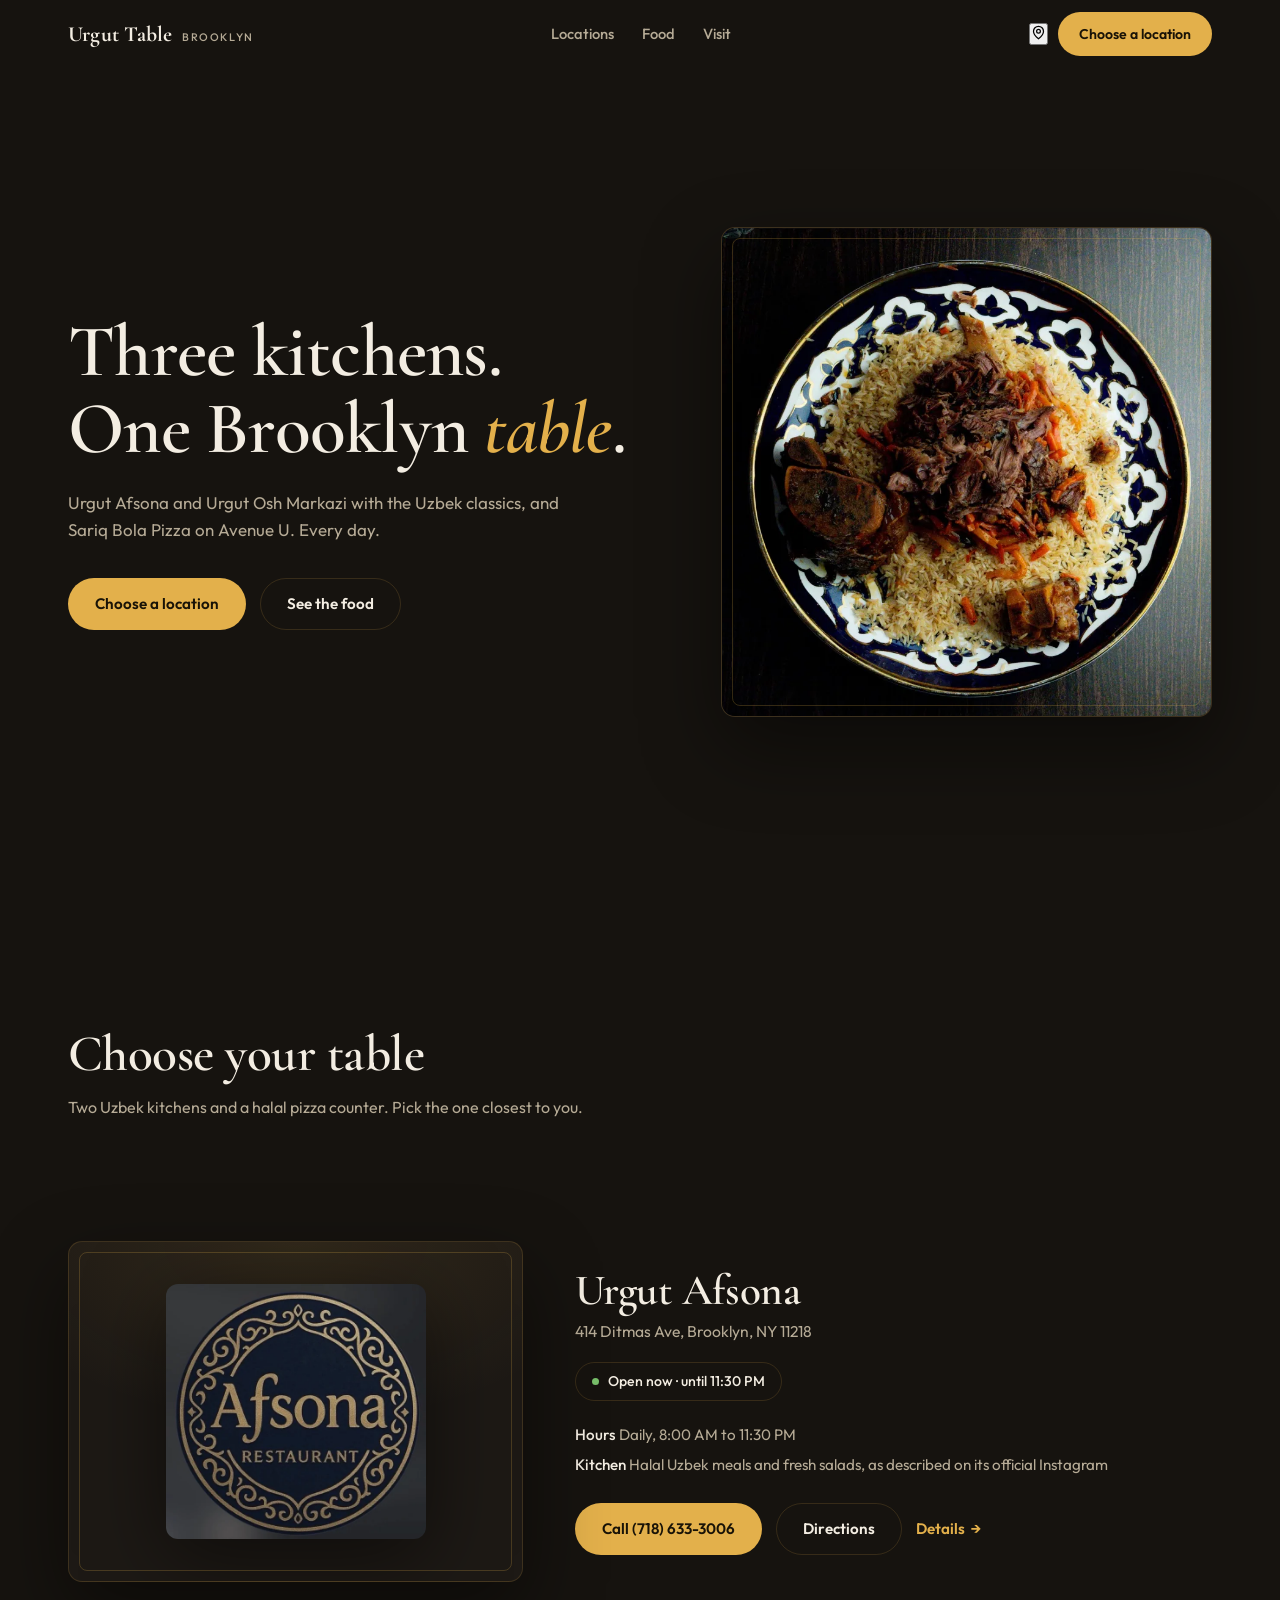
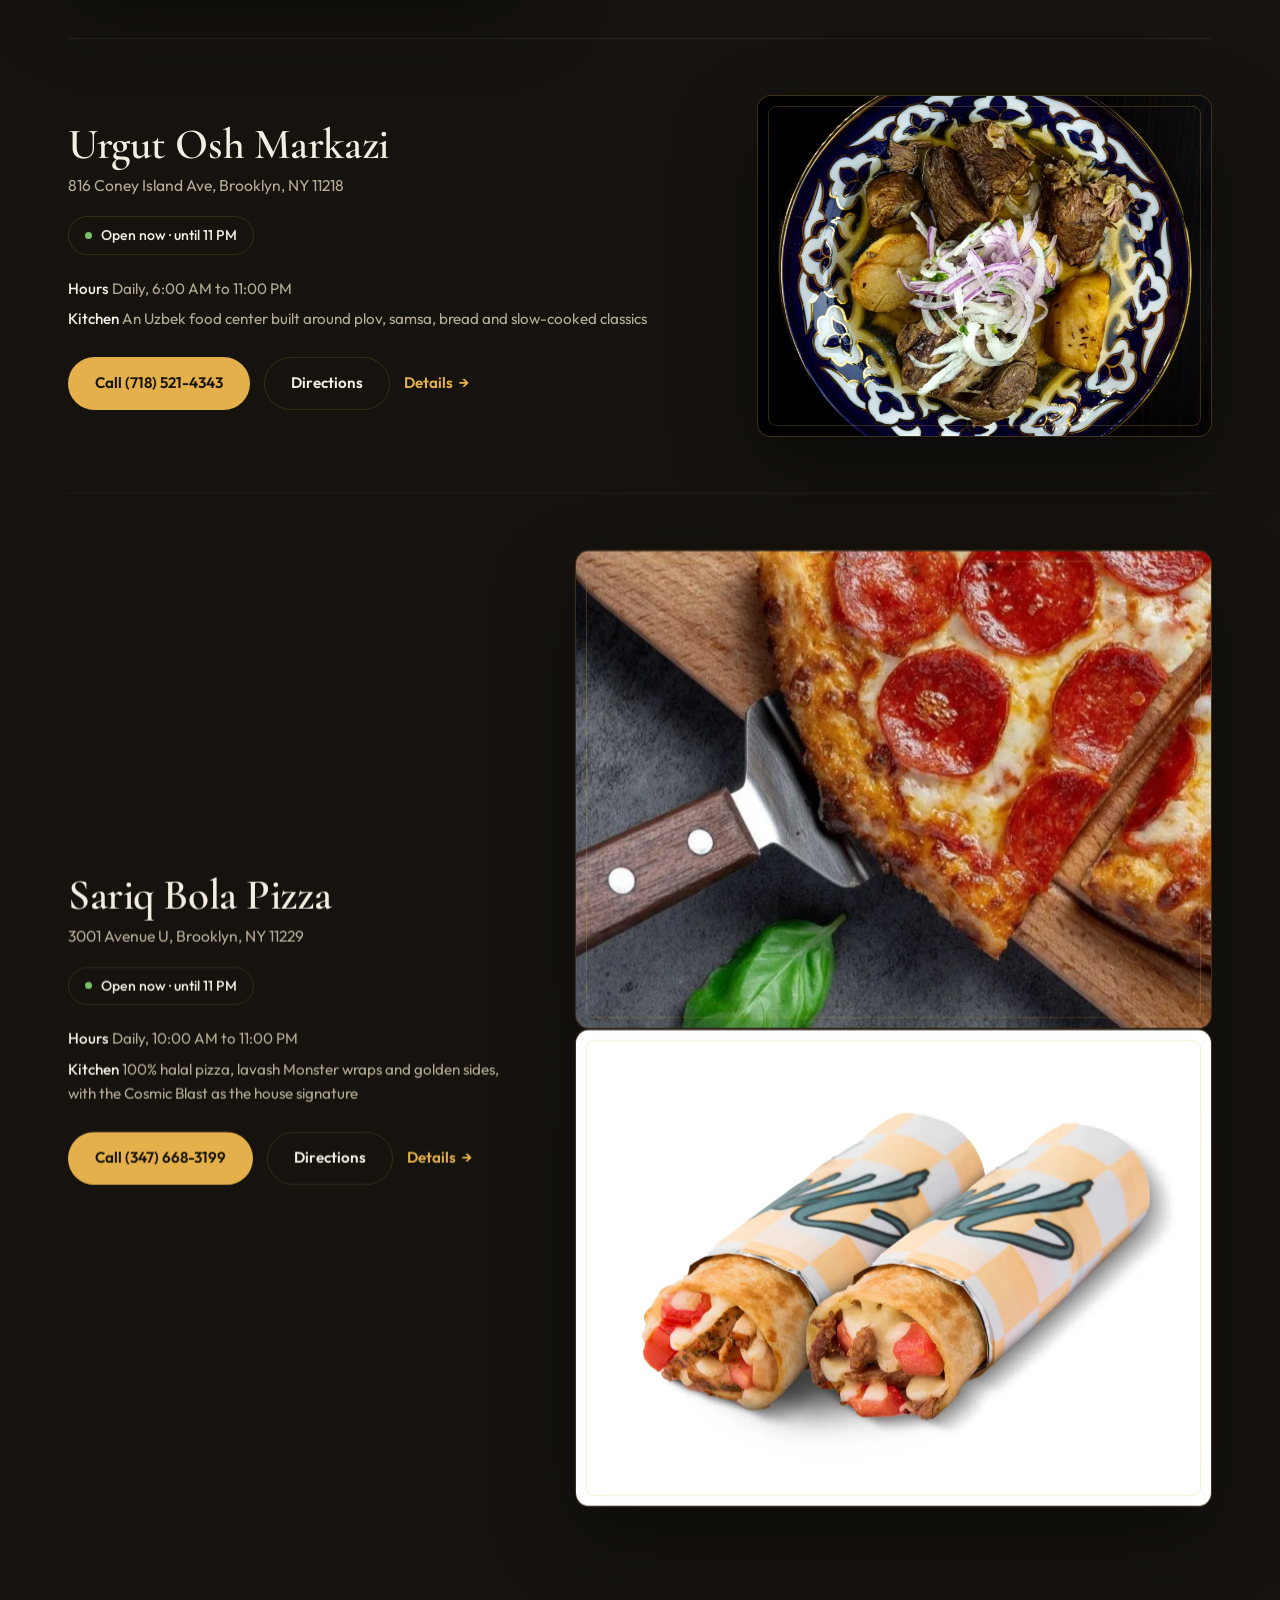
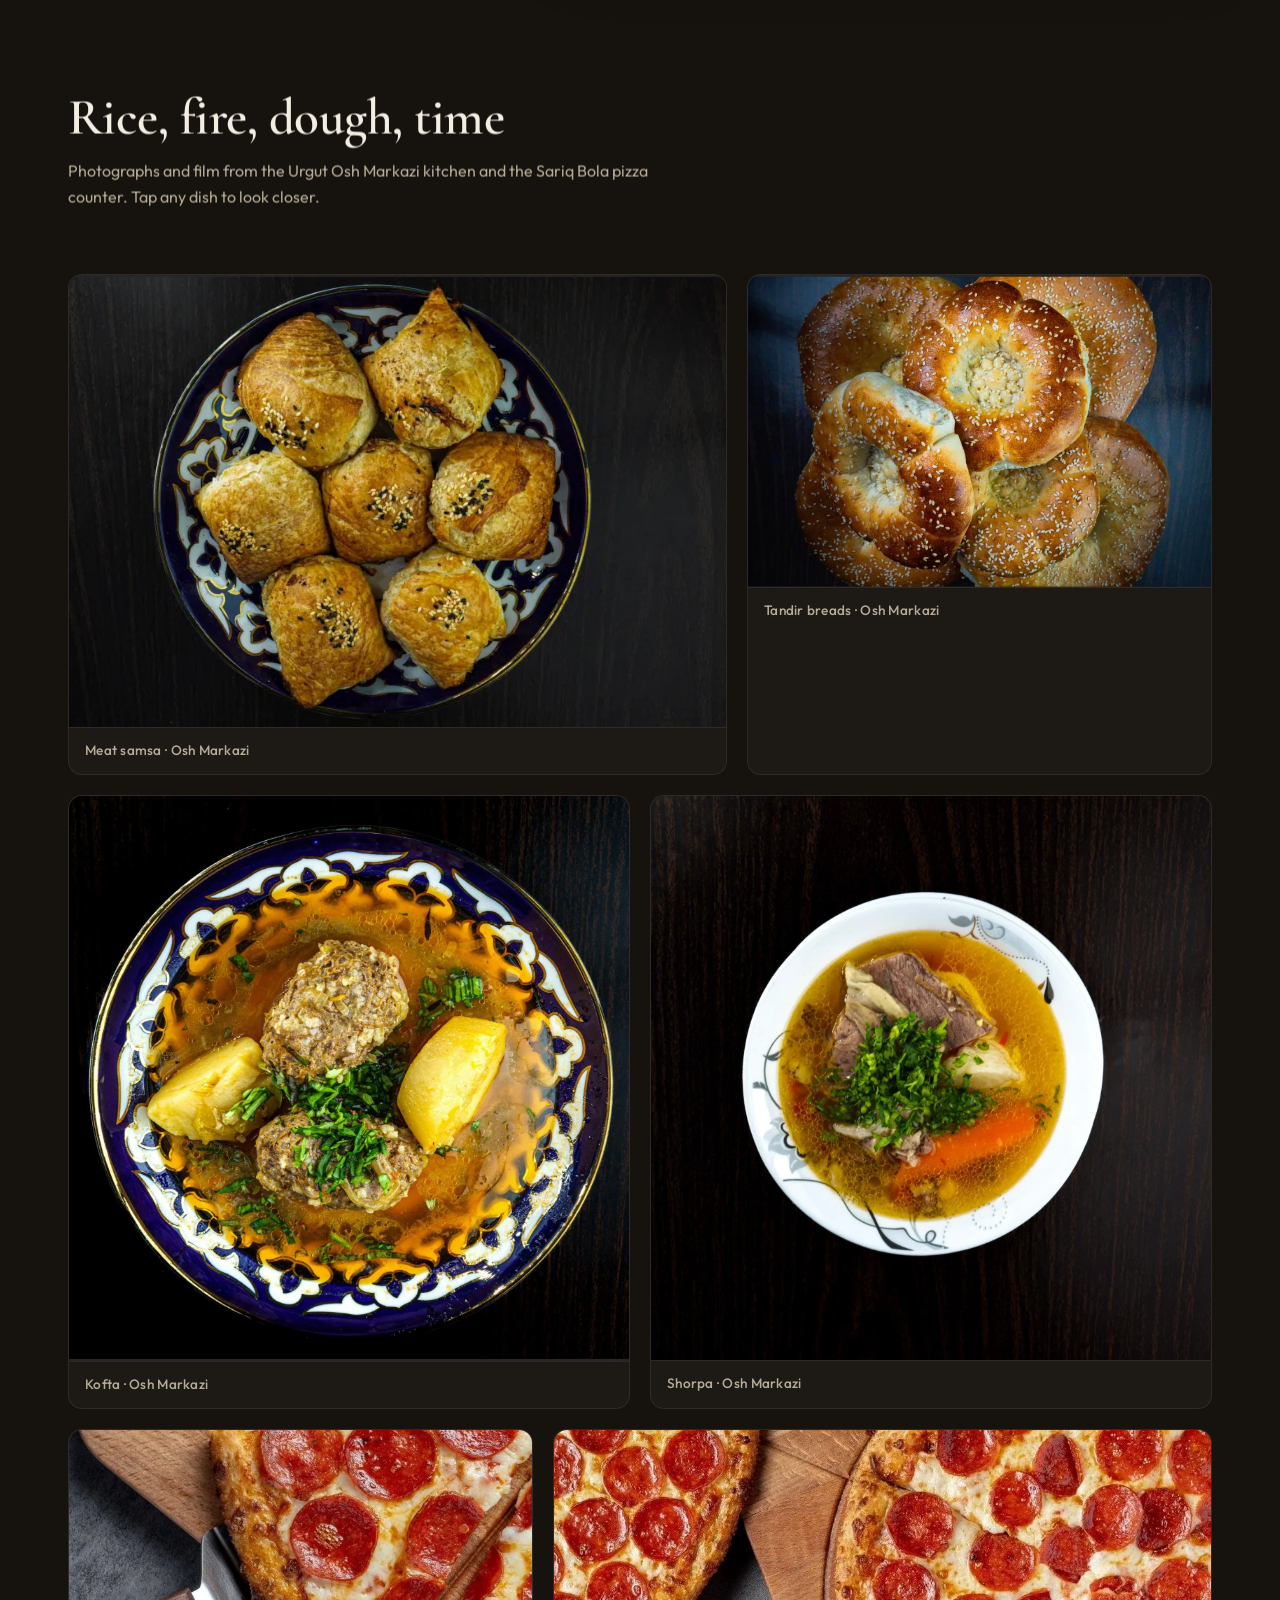
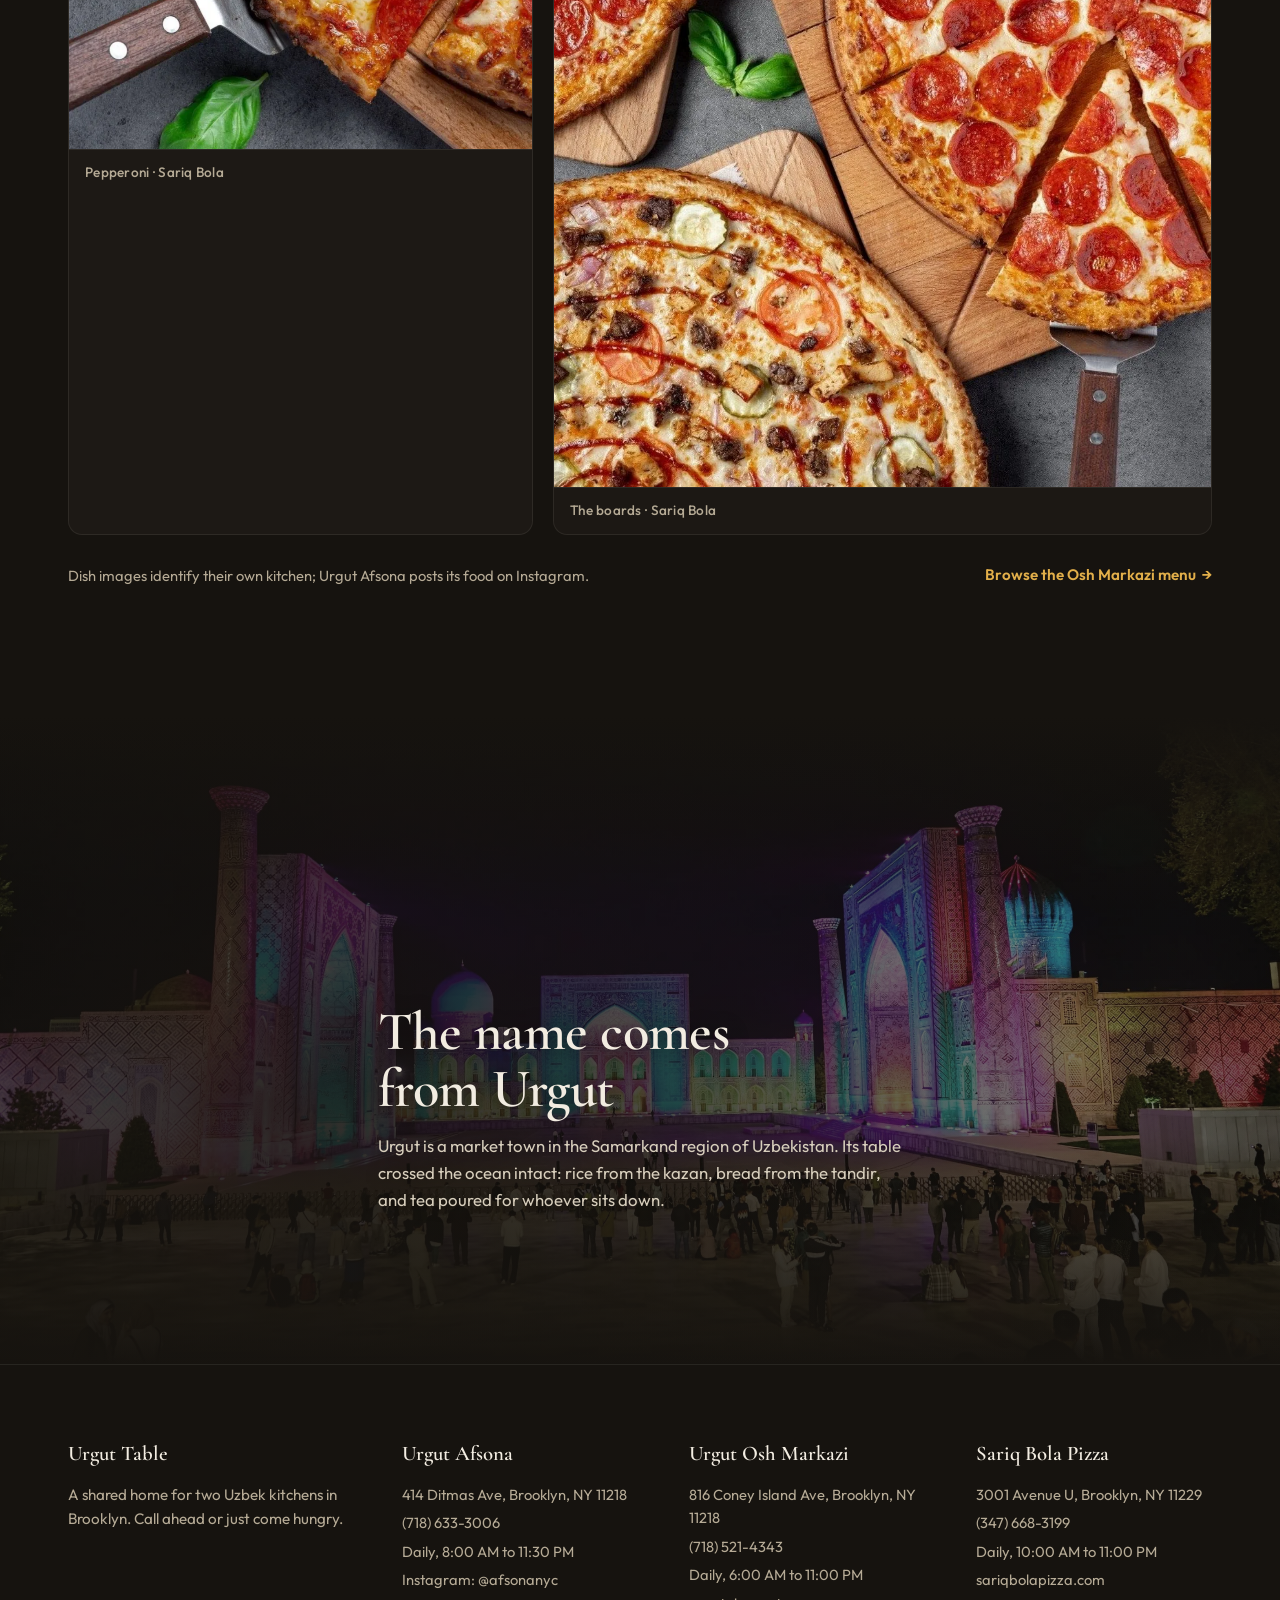
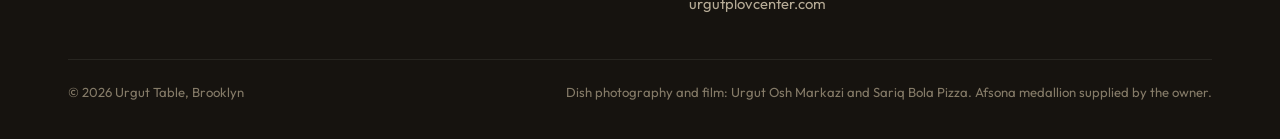
==== commit 8fd47b09: "Fix: use official Sariq Bola order URL" ====
--- a/index.html
+++ b/index.html
@@ -76,7 +76,7 @@
         "servesCuisine": "Pizza",
         "telephone": "+1-347-668-3199",
         "url": "https://urguteats.com/locations/sariq-bola/",
-        "sameAs": ["https://sariqbolapizza.com/"],
+        "sameAs": ["https://sariqbolapizza.com/en-US/"],
         "address": {
           "@type": "PostalAddress",
           "streetAddress": "3001 Avenue U",
@@ -419,7 +419,7 @@
               <a href="https://www.google.com/maps/search/?api=1&amp;query=Sariq%20Bola%20Pizza%2C%203001%20Avenue%20U%2C%20Brooklyn%2C%20NY%2011229" target="_blank" rel="noopener">3001 Avenue U, Brooklyn, NY 11229</a>
               <a href="tel:+13476683199">(347) 668-3199</a>
               <span>Daily, 10:00 AM to 11:00 PM</span>
-              <a href="https://sariqbolapizza.com" target="_blank" rel="noopener">sariqbolapizza.com</a>
+              <a href="https://sariqbolapizza.com/en-US/" target="_blank" rel="noopener">sariqbolapizza.com</a>
             </address>
           </div>
         </div>
